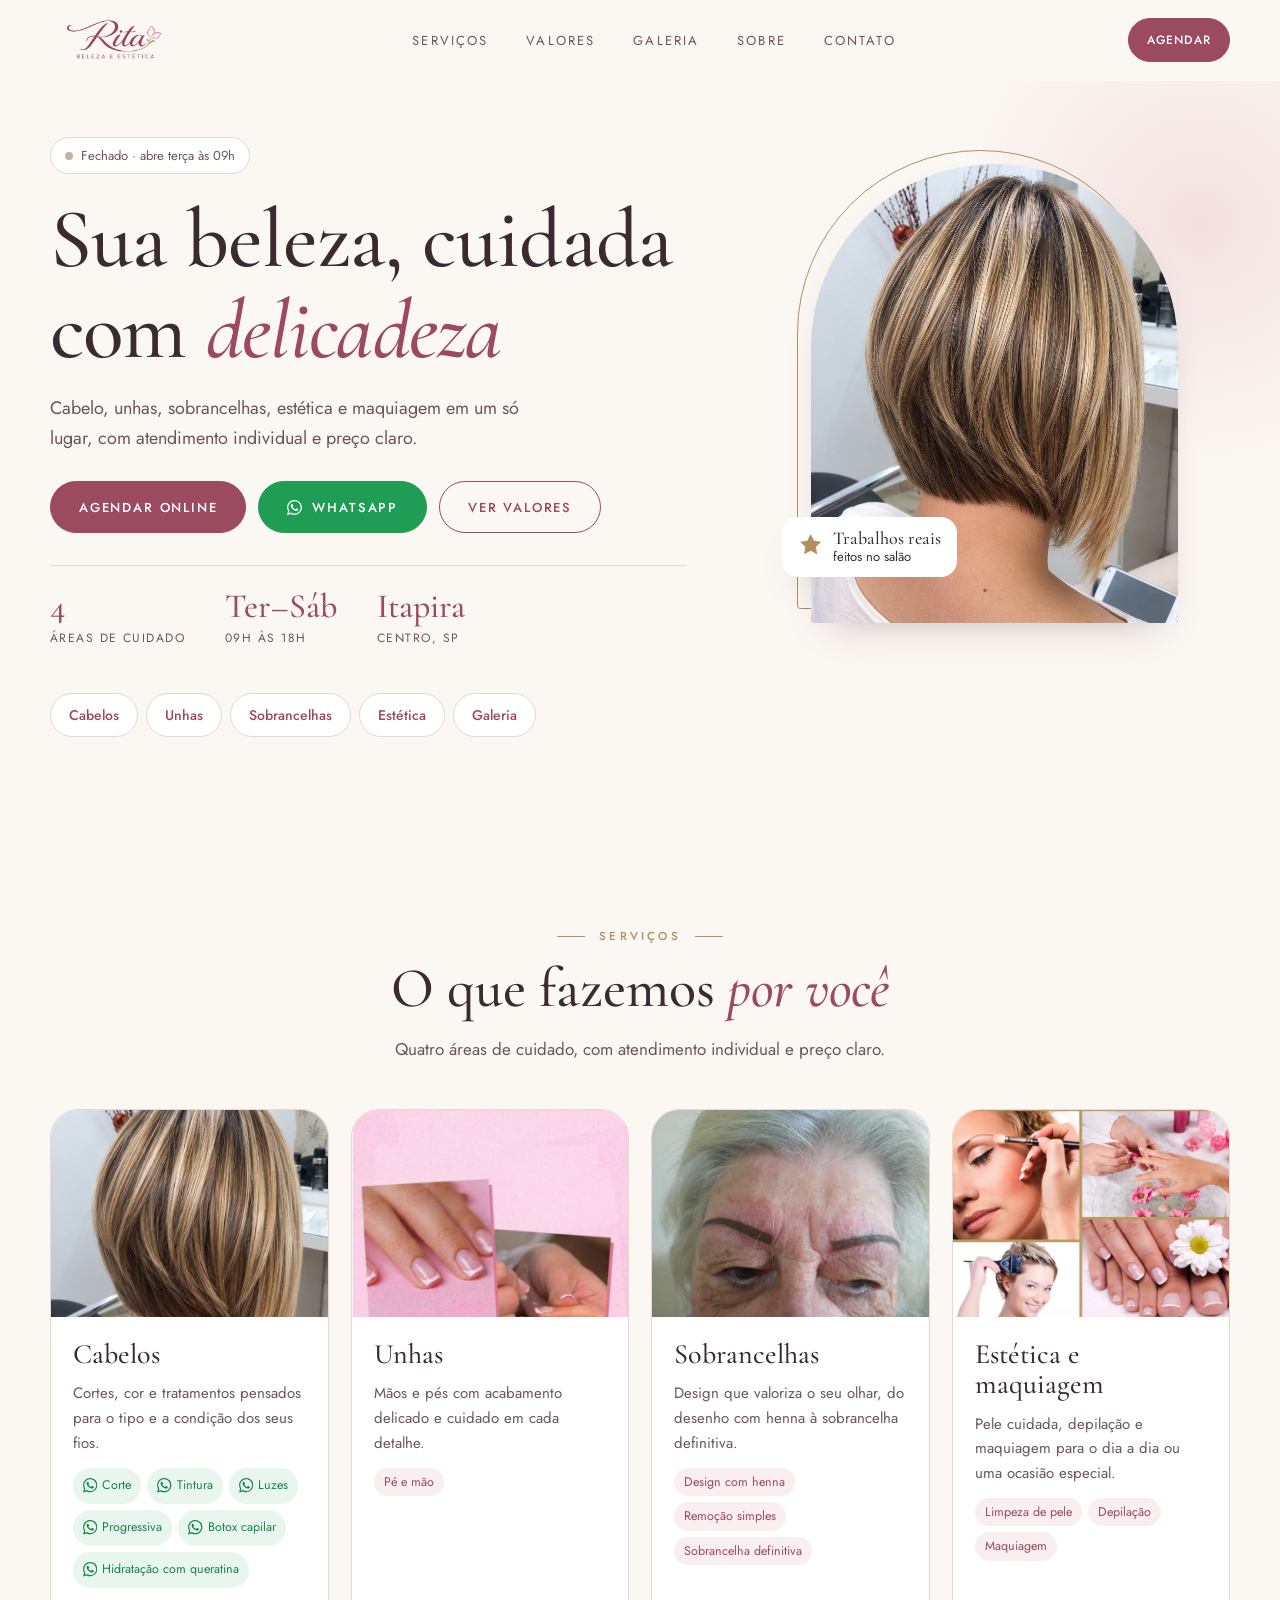
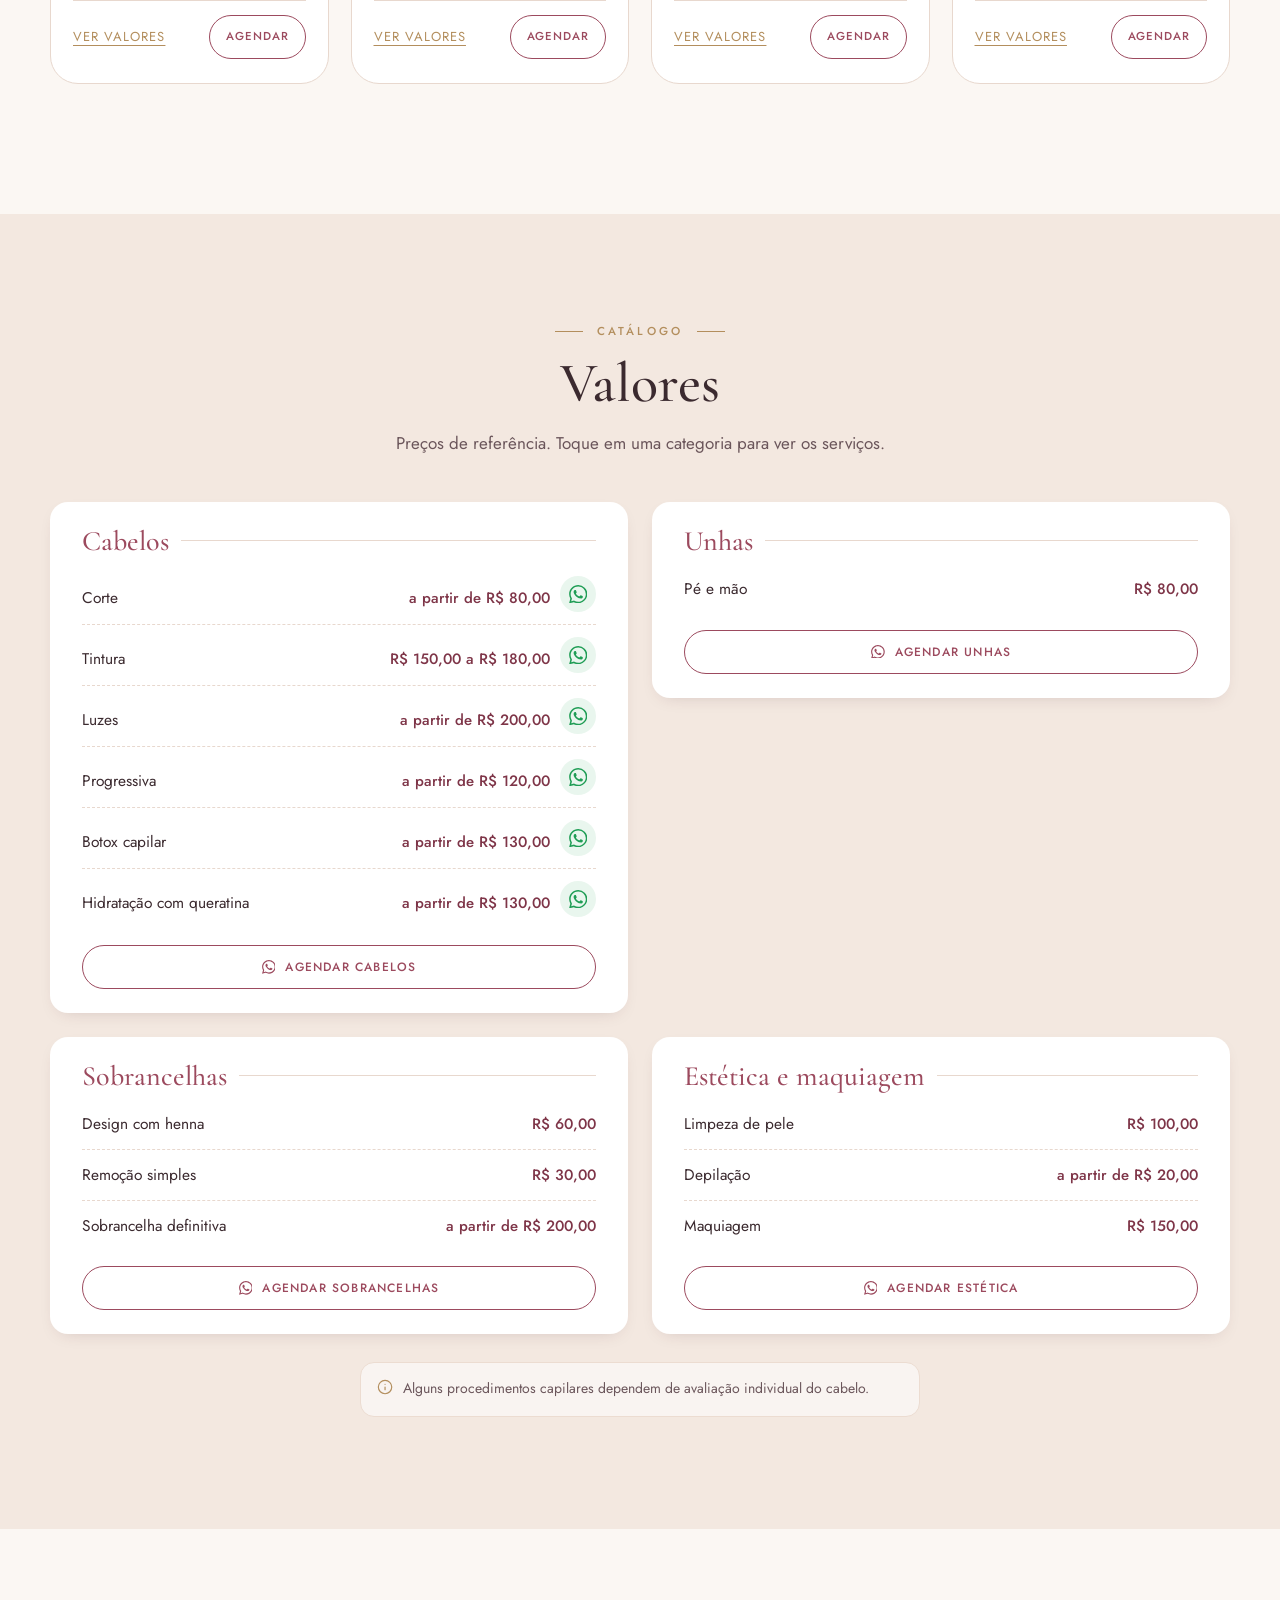
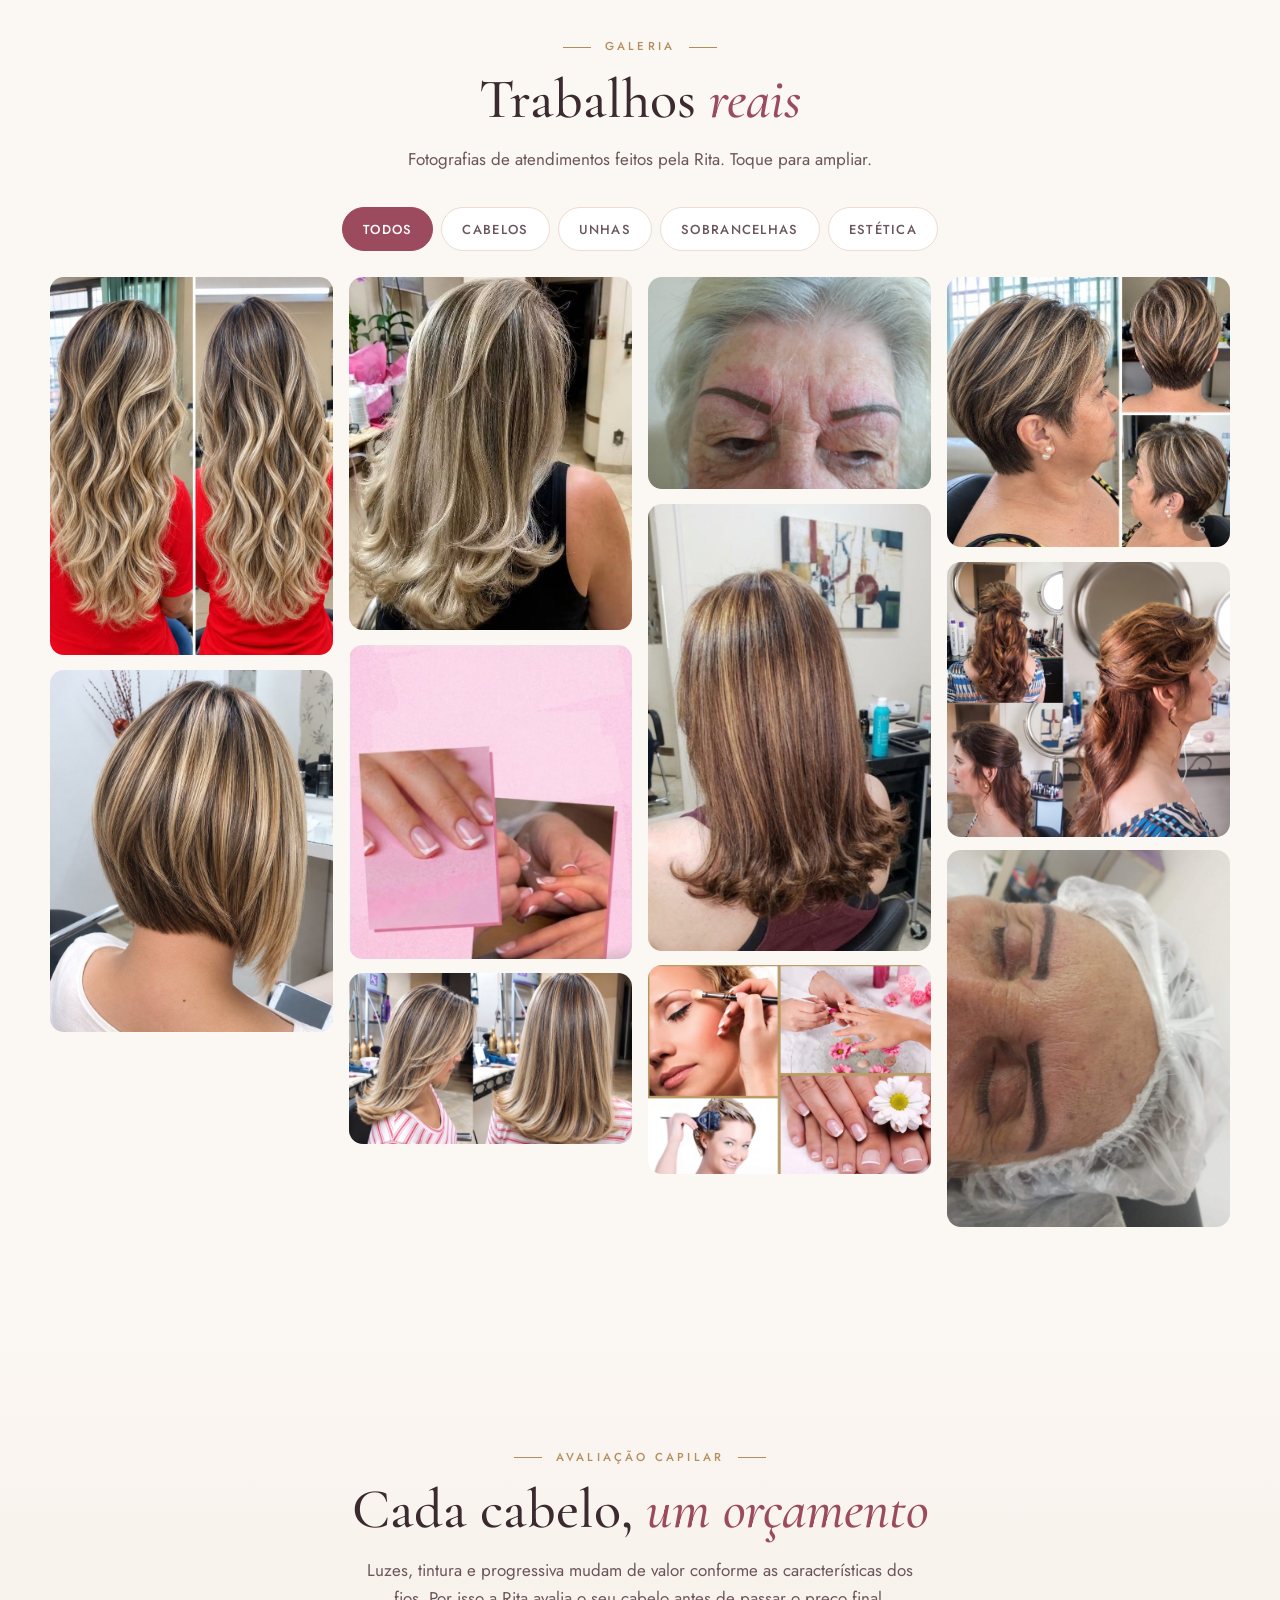
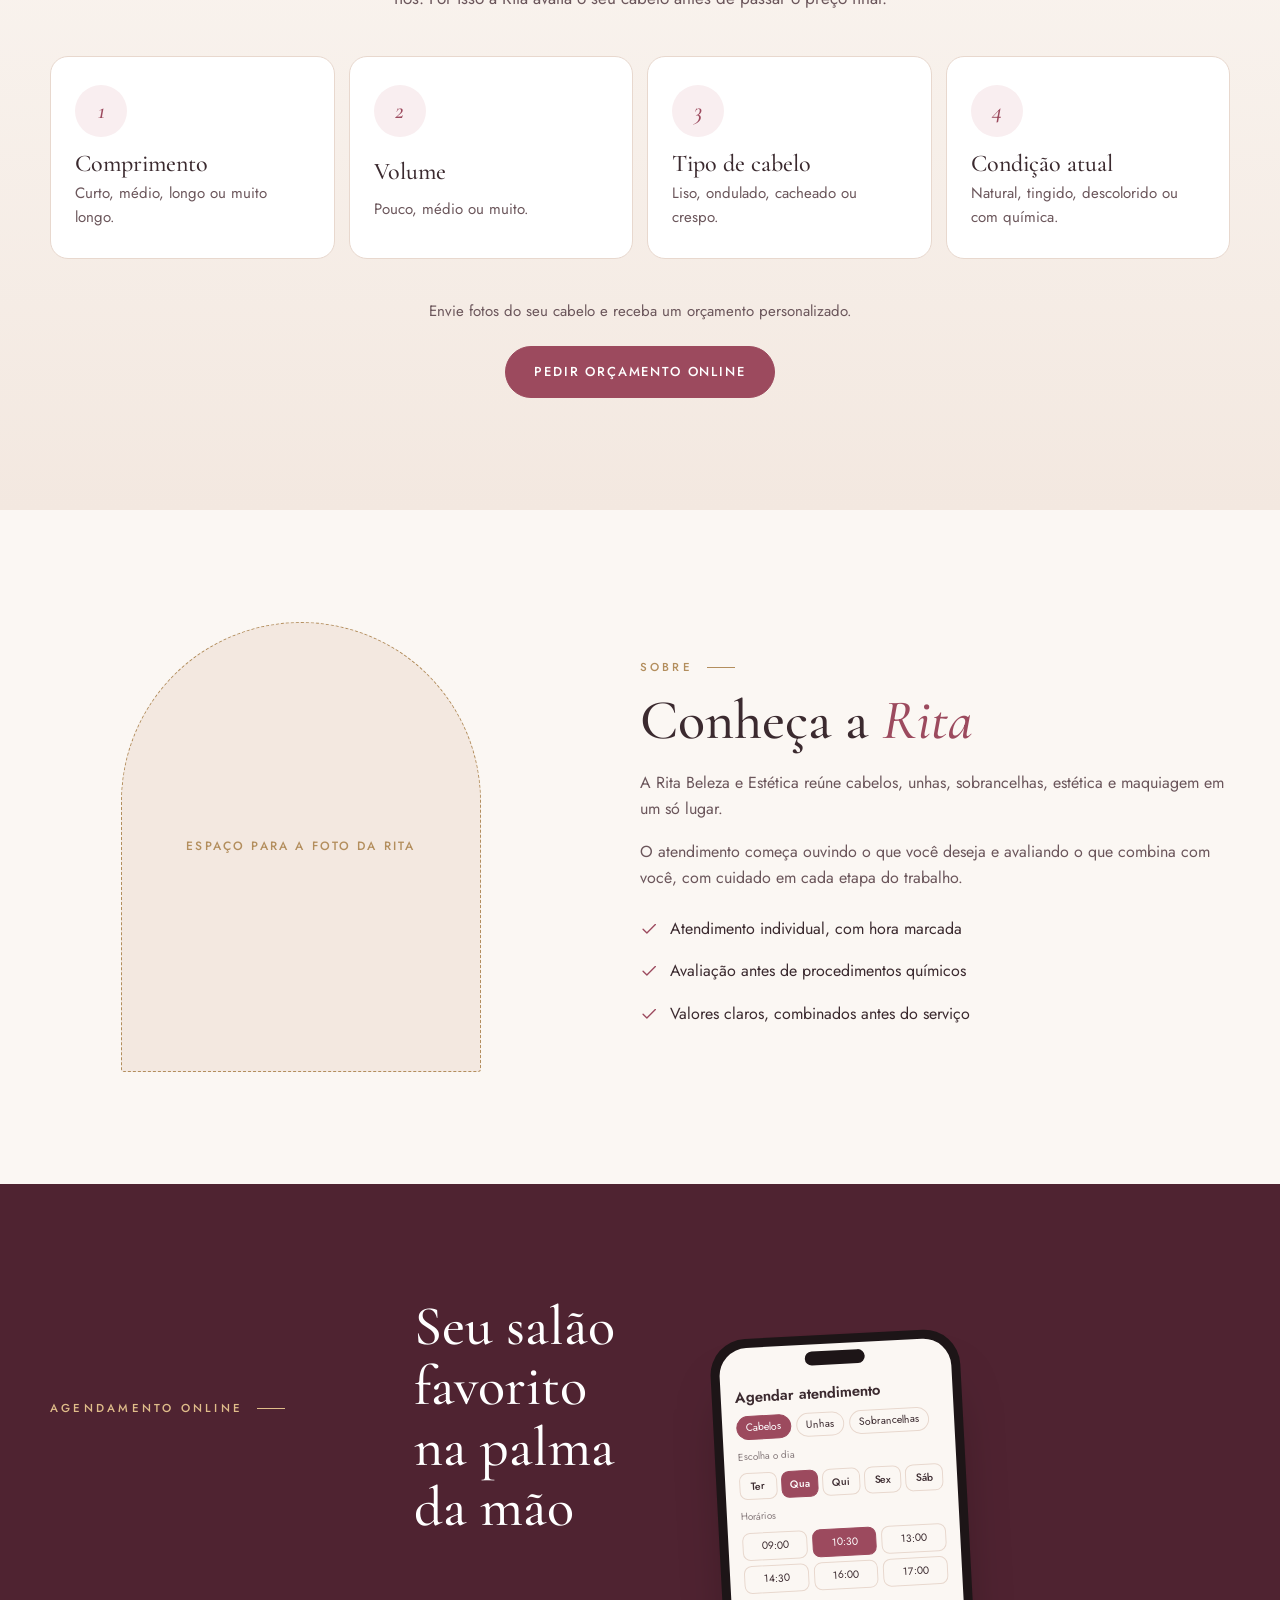
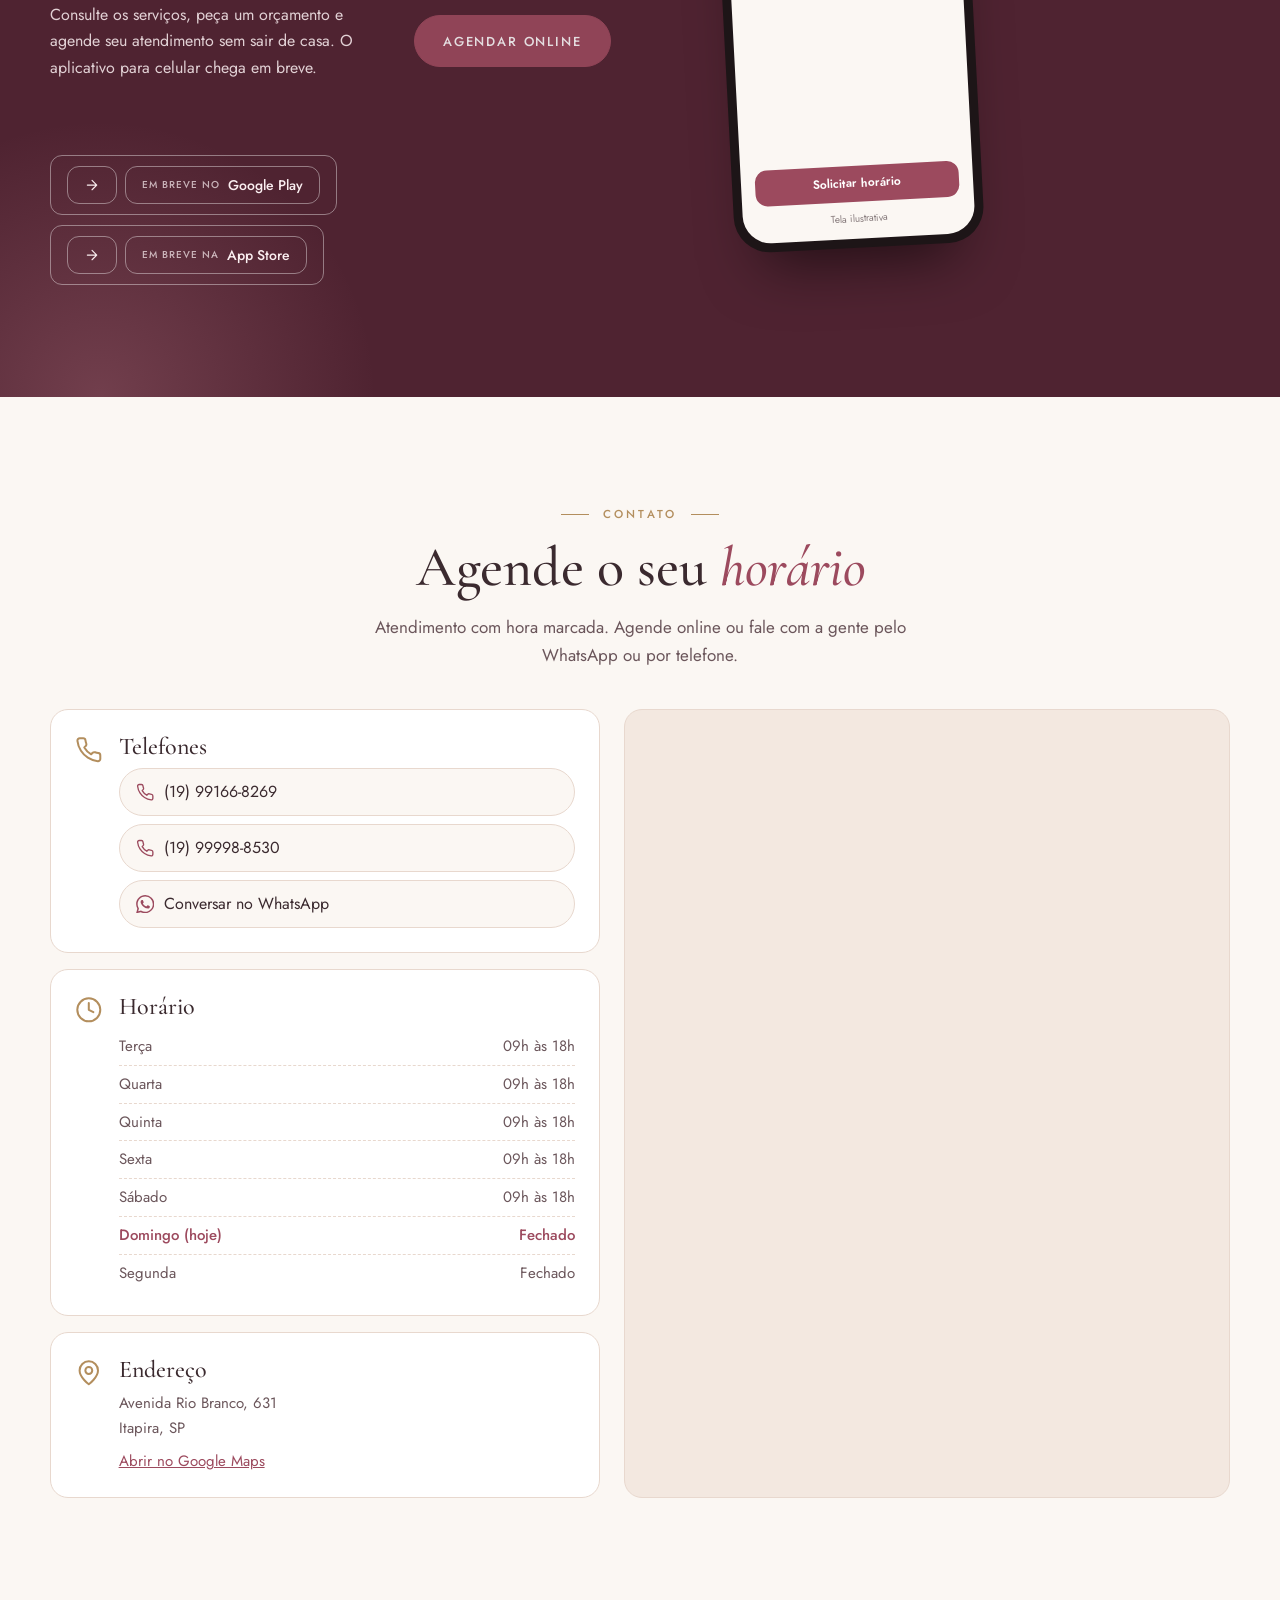
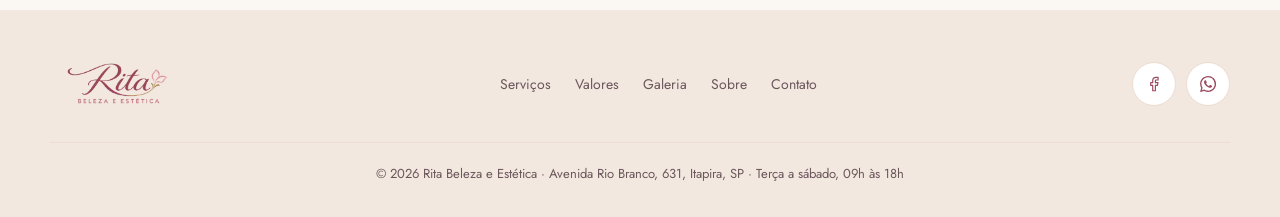
==== index.html @ b1e6a96e "Agendamento online" ====
<!DOCTYPE html>
<html lang="pt-BR">
<head>
<meta charset="utf-8">
<meta name="viewport" content="width=device-width,initial-scale=1,viewport-fit=cover">
<title>Rita Beleza e Estética | Salão em Itapira, SP</title>
<meta name="description" content="Rita Beleza e Estética em Itapira, SP: cabelos, unhas, sobrancelhas, estética e maquiagem. Veja os valores, trabalhos reais e agende online ou pelo WhatsApp. Terça a sábado, 09h às 18h.">
<meta name="theme-color" content="#fbf7f3">
<meta name="format-detection" content="telephone=no">
<meta property="og:type" content="website">
<meta property="og:locale" content="pt_BR">
<meta property="og:site_name" content="Rita Beleza e Estética">
<meta property="og:title" content="Rita Beleza e Estética · Itapira, SP">
<meta property="og:description" content="Cabelos, unhas, sobrancelhas e estética. Veja os valores e agende online ou pelo WhatsApp.">
<meta property="og:image" content="https://rita-estetica-e-beleza.vercel.app/img/cabelo-02.jpg">
<meta name="twitter:card" content="summary_large_image">
<link rel="icon" href="/favicon.svg" type="image/svg+xml">
<link rel="apple-touch-icon" href="/logos/logo.png">
<link rel="manifest" href="/site.webmanifest">
<link rel="preload" as="image" href="img/cabelo-02.jpg" fetchpriority="high">
<link rel="preconnect" href="https://fonts.googleapis.com"><link rel="preconnect" href="https://fonts.gstatic.com" crossorigin>
<link href="https://fonts.googleapis.com/css2?family=Cormorant+Garamond:ital,wght@0,500;0,600;1,500&family=Jost:wght@400;500;600&display=swap" rel="stylesheet">
<link rel="stylesheet" href="assets/styles.css">
<script type="application/ld+json">{"@context":"https://schema.org","@type":"BeautySalon","name":"Rita Beleza e Estética","image":"/img/cabelo-02.jpg","telephone":["+5519991668269","+5519999988530"],"priceRange":"R$ 20 - R$ 200","sameAs":["https://www.facebook.com/p/Rita-Beleza-Est%C3%A9tica-100029109558790/"],"address":{"@type":"PostalAddress","streetAddress":"Avenida Rio Branco, 631","addressLocality":"Itapira","addressRegion":"SP","addressCountry":"BR"},"openingHoursSpecification":[{"@type":"OpeningHoursSpecification","dayOfWeek":["Tuesday","Wednesday","Thursday","Friday","Saturday"],"opens":"09:00","closes":"18:00"}]}</script>
<script defer src="assets/app.js"></script>
</head>
<body>
<a class="skip" href="#conteudo">Pular para o conteúdo</a>

<header class="header">
 <div class="wrap bar">
  <a class="logo" href="#inicio" aria-label="Rita Beleza e Estética, início"><img src="logos/logo.png" alt="Rita Beleza e Estética" width="420" height="161"></a>
  <nav class="nav" aria-label="Principal">
   <a href="#servicos">Serviços</a><a href="#precos">Valores</a><a href="#galeria">Galeria</a><a href="#sobre">Sobre</a><a href="#contato">Contato</a>
  </nav>
  <div class="bar-actions">
   <a class="btn sm" href="/agendar">Agendar</a>
   <button class="menu-btn" id="menuBtn" aria-label="Abrir menu" aria-expanded="false" aria-controls="drawer"></button>
  </div>
 </div>
</header>

<div class="drawer" id="drawer">
 <nav aria-label="Menu">
  <a href="#servicos">Serviços<span data-i="arrow"></span></a>
  <a href="#precos">Valores<span data-i="arrow"></span></a>
  <a href="#galeria">Galeria<span data-i="arrow"></span></a>
  <a href="#sobre">Sobre<span data-i="arrow"></span></a>
  <a href="#contato">Contato<span data-i="arrow"></span></a>
 </nav>
 <div class="foot">
  <a class="btn" href="/agendar">Agendar online</a>
  <a class="btn wa" data-wa="geral" data-i="wa"> Falar pelo WhatsApp</a>
  <span class="status" data-status></span>
  <span>Avenida Rio Branco, 631 · Itapira, SP</span>
 </div>
</div>

<main id="conteudo">
 <!-- HERO -->
 <section class="hero" id="inicio">
  <div class="wrap">
   <div class="hero-grid">
    <div>
     <span class="status" data-status></span>
     <h1>Sua beleza, cuidada com <em>delicadeza</em></h1>
     <p class="sub">Cabelo, unhas, sobrancelhas, estética e maquiagem em um só lugar, com atendimento individual e preço claro.</p>
     <div class="cta">
      <a class="btn" href="/agendar">Agendar online</a>
      <a class="btn wa" data-wa="Olá! Vim pelo site e gostaria de agendar um horário." data-i="wa"> WhatsApp</a>
      <a class="btn ghost" href="#precos">Ver valores</a>
     </div>
     <div class="facts">
      <div><b>4</b><span>Áreas de cuidado</span></div>
      <div><b>Ter–Sáb</b><span>09h às 18h</span></div>
      <div><b>Itapira</b><span>Centro, SP</span></div>
     </div>
    </div>
    <div class="visual">
     <img src="img/cabelo-02.jpg" alt="Corte chanel em camadas com luzes, trabalho real da Rita" width="720" height="921" fetchpriority="high">
     <div class="badge"><span data-i="star"></span><div><b>Trabalhos reais</b>feitos no salão</div></div>
    </div>
   </div>
   <nav class="quick" aria-label="Atalhos">
    <a href="#servicos">Cabelos</a><a href="#servicos">Unhas</a><a href="#servicos">Sobrancelhas</a><a href="#servicos">Estética</a><a href="#galeria">Galeria</a>
   </nav>
  </div>
 </section>

 <!-- SERVIÇOS -->
 <section id="servicos"><div class="wrap">
  <div class="reveal"><div class="eyebrow">Serviços</div><h2>O que fazemos <em>por você</em></h2>
  <p class="lead">Quatro áreas de cuidado, com atendimento individual e preço claro.</p></div>
  <div class="cards" id="cards"></div>
  <div class="dots" id="dots"></div>
 </div></section>

 <!-- VALORES -->
 <section class="precos" id="precos"><div class="wrap">
  <div class="reveal"><div class="eyebrow">Catálogo</div><h2>Valores</h2>
  <p class="lead">Preços de referência. Toque em uma categoria para ver os serviços.</p></div>
  <div class="price-tabs" id="price-tabs" role="tablist" aria-label="Categorias de serviços"></div>
  <div class="price-panels" id="price-panels"></div>
  <p class="nota"><span data-i="info"></span>Alguns procedimentos capilares dependem de avaliação individual do cabelo.</p>
 </div></section>

 <!-- GALERIA -->
 <section id="galeria"><div class="wrap">
  <div class="reveal"><div class="eyebrow">Galeria</div><h2>Trabalhos <em>reais</em></h2>
  <p class="lead">Fotografias de atendimentos feitos pela Rita. Toque para ampliar.</p></div>
  <div class="filters" role="group" aria-label="Filtrar galeria">
   <button class="chip" data-f="todos" aria-pressed="true">Todos</button><button class="chip" data-f="cabelos" aria-pressed="false">Cabelos</button><button class="chip" data-f="unhas" aria-pressed="false">Unhas</button><button class="chip" data-f="sobrancelhas" aria-pressed="false">Sobrancelhas</button><button class="chip" data-f="estetica" aria-pressed="false">Estética</button>
  </div>
  <div class="grid" id="grid"></div>
 </div></section>

 <!-- AVALIAÇÃO -->
 <section class="eval"><div class="wrap">
  <div class="reveal"><div class="eyebrow">Avaliação capilar</div><h2>Cada cabelo, <em>um orçamento</em></h2>
  <p class="lead">Luzes, tintura e progressiva mudam de valor conforme as características dos fios. Por isso a Rita avalia o seu cabelo antes de passar o preço final.</p></div>
  <div class="steps" id="steps"></div>
  <div class="cta reveal"><p>Envie fotos do seu cabelo e receba um orçamento personalizado.</p><a class="btn" href="/agendar">Pedir orçamento online</a></div>
 </div></section>

 <!-- SOBRE -->
 <section id="sobre"><div class="wrap sobre">
  <div class="ph reveal">Espaço para a foto da Rita</div>
  <div class="reveal">
   <div class="eyebrow left">Sobre</div><h2>Conheça a <em>Rita</em></h2>
   <p style="margin-top:20px">A Rita Beleza e Estética reúne cabelos, unhas, sobrancelhas, estética e maquiagem em um só lugar.</p>
   <p>O atendimento começa ouvindo o que você deseja e avaliando o que combina com você, com cuidado em cada etapa do trabalho.</p>
   <ul class="values">
    <li><span data-i="check"></span>Atendimento individual, com hora marcada</li>
    <li><span data-i="check"></span>Avaliação antes de procedimentos químicos</li>
    <li><span data-i="check"></span>Valores claros, combinados antes do serviço</li>
   </ul>
  </div>
 </div></section>

 <!-- APP -->
 <section class="app"><div class="wrap in">
  <div class="reveal"><div class="eyebrow">Agendamento online</div><h2>Seu salão favorito na palma da mão</h2>
   <p>Consulte os serviços, peça um orçamento e agende seu atendimento sem sair de casa. O aplicativo para celular chega em breve.</p>
   <p><a class="btn" href="/agendar">Agendar online</a></p>
   <div class="store"><span><span data-i="arrow"></span><span><small>Em breve no</small>Google Play</span></span><span><span data-i="arrow"></span><span><small>Em breve na</small>App Store</span></span></div>
  </div>
  <div class="reveal">
   <div class="phone" role="img" aria-label="Tela ilustrativa do agendamento"><div class="scr">
    <h4>Agendar atendimento</h4><div class="chips"><span class="on">Cabelos</span><span>Unhas</span><span>Sobrancelhas</span></div>
    <small>Escolha o dia</small><div class="days"><b>Ter</b><b class="on">Qua</b><b>Qui</b><b>Sex</b><b>Sáb</b></div>
    <small>Horários</small><div class="slots"><i>09:00</i><i class="on">10:30</i><i>13:00</i><i>14:30</i><i>16:00</i><i>17:00</i></div>
    <div class="go">Solicitar horário</div><small style="text-align:center">Tela ilustrativa</small>
   </div></div>
  </div>
 </div></section>

 <!-- CONTATO -->
 <section class="contato" id="contato"><div class="wrap">
  <div class="reveal"><div class="eyebrow">Contato</div><h2>Agende o seu <em>horário</em></h2>
  <p class="lead">Atendimento com hora marcada. Agende online ou fale com a gente pelo WhatsApp ou por telefone.</p></div>
  <div class="layout">
   <div class="g">
    <div class="ci reveal"><span data-i="phone"></span><div style="flex:1"><h3>Telefones</h3><div class="tl" id="tels"></div></div></div>
    <div class="ci reveal"><span data-i="clock"></span><div style="flex:1"><h3>Horário</h3><ul class="hours" id="hours"></ul></div></div>
    <div class="ci reveal"><span data-i="pin"></span><div><h3>Endereço</h3><p>Avenida Rio Branco, 631<br>Itapira, SP</p><p style="margin-top:8px"><a id="maps-link" target="_blank" rel="noopener">Abrir no Google Maps</a></p></div></div>
   </div>
   <div class="map reveal" id="map"></div>
  </div>
 </div></section>
</main>

<footer class="footer">
 <div class="wrap">
  <div class="top">
   <img src="logos/logo.png" alt="Rita Beleza e Estética" width="420" height="161" loading="lazy">
   <nav aria-label="Rodapé"><a href="#servicos">Serviços</a><a href="#precos">Valores</a><a href="#galeria">Galeria</a><a href="#sobre">Sobre</a><a href="#contato">Contato</a></nav>
   <div class="social" data-social></div>
  </div>
  <div class="bottom">© <span id="year">2026</span> Rita Beleza e Estética · Avenida Rio Branco, 631, Itapira, SP · Terça a sábado, 09h às 18h</div>
 </div>
</footer>

<div class="dock"><a class="w" data-wa="Olá! Vim pelo site e gostaria de agendar um horário." data-i="wa"> Agendar no WhatsApp</a><a class="t" data-tel aria-label="Ligar para a Rita" data-i="phone"></a></div>
<button class="to-top" aria-label="Voltar ao topo" data-i="up"></button>
</body>
</html>
---- assets/styles.css ----
/* =========================================================
   Rita Beleza e Estética — estilos
   Mobile first · breakpoints: 640px (tablet), 960px (desktop), 1280px (wide)
   ========================================================= */
:root{
  --bg:#fbf7f3;--surface:#fff;--nude:#f3e8e0;--nude-2:#ecdcd1;
  --ink:#3b2a2f;--ink-soft:#6b565b;--line:#e8d8ce;
  --accent:#9c4a5e;--accent-dark:#7e3548;--rose:#d9919f;--gold:#b38e5d;--wine:#4f2331;
  --wa:#1f9d55;--wa-dark:#17834a;
  --display:'Cormorant Garamond',Georgia,serif;--body:'Jost',system-ui,-apple-system,'Segoe UI',sans-serif;
  --radius:18px;--radius-lg:28px;--shadow:0 18px 40px -22px rgba(79,35,49,.35);--shadow-sm:0 6px 18px -10px rgba(79,35,49,.25);
  --header:64px;--gutter:20px;--ease:cubic-bezier(.22,.61,.36,1);
}
@media(min-width:960px){:root{--header:80px;--gutter:32px}}

/* ---------- base ---------- */
*,*:before,*:after{box-sizing:border-box}
html{-webkit-text-size-adjust:100%;scroll-behavior:smooth;scroll-padding-top:calc(var(--header) + 12px)}
body{margin:0;background:var(--bg);color:var(--ink);font:400 16px/1.65 var(--body);-webkit-font-smoothing:antialiased;-webkit-tap-highlight-color:transparent;overflow-x:hidden}
img{max-width:100%;height:auto;display:block}
a{color:inherit}a,button{touch-action:manipulation}
button{font:inherit;color:inherit;cursor:pointer}
h1,h2,h3,h4{font-family:var(--display);font-weight:500;line-height:1.08;margin:0;text-wrap:balance}
p{margin:0 0 1em}p:last-child{margin-bottom:0}
:focus-visible{outline:2px solid var(--accent);outline-offset:3px;border-radius:6px}
::selection{background:var(--rose);color:#fff}
.sr{position:absolute;width:1px;height:1px;overflow:hidden;clip:rect(0 0 0 0);white-space:nowrap}
.skip{position:fixed;top:-60px;left:12px;z-index:200;background:var(--accent);color:#fff;padding:10px 16px;border-radius:10px;text-decoration:none;transition:top .2s}
.skip:focus{top:12px}
.ico{width:1.15em;height:1.15em;fill:none;stroke:currentColor;stroke-width:1.75;stroke-linecap:round;stroke-linejoin:round;flex:none}
.ico.fill{fill:currentColor;stroke:none}

.wrap{width:min(1180px,100% - var(--gutter)*2);margin-inline:auto}
section{padding:clamp(64px,10vw,112px) 0}
.eyebrow{font:500 11.5px/1 var(--body);letter-spacing:.28em;text-transform:uppercase;color:var(--gold);display:flex;align-items:center;justify-content:center;gap:14px;margin-bottom:16px}
.eyebrow:before,.eyebrow:after{content:"";width:28px;height:1px;background:currentColor}
.eyebrow.left{justify-content:flex-start}.eyebrow.left:before{display:none}
h2{font-size:clamp(34px,6.4vw,56px);text-align:center}
h2 em{font-style:italic;color:var(--accent)}
.lead{max-width:560px;margin:16px auto 0;text-align:center;color:var(--ink-soft);font-size:clamp(15px,1.6vw,17px)}

/* ---------- botões ---------- */
.btn{display:inline-flex;align-items:center;justify-content:center;gap:10px;min-height:52px;padding:0 28px;border-radius:99px;border:1px solid var(--accent);background:var(--accent);color:#fff;text-decoration:none;font:500 13px/1 var(--body);letter-spacing:.14em;text-transform:uppercase;transition:background .25s,color .25s,transform .25s var(--ease),box-shadow .25s;white-space:nowrap}
.btn:hover{background:var(--accent-dark);border-color:var(--accent-dark);transform:translateY(-2px);box-shadow:var(--shadow-sm)}
.btn:active{transform:translateY(0)}
.btn.ghost{background:transparent;color:var(--accent)}.btn.ghost:hover{background:var(--accent);color:#fff}
.btn.wa{background:var(--wa);border-color:var(--wa)}.btn.wa:hover{background:var(--wa-dark);border-color:var(--wa-dark)}
.btn.sm{min-height:44px;padding:0 18px;font-size:12px;letter-spacing:.1em}

/* ---------- cabeçalho ---------- */
.header{position:sticky;top:0;z-index:60;background:rgba(251,247,243,.86);backdrop-filter:saturate(1.4) blur(12px);-webkit-backdrop-filter:saturate(1.4) blur(12px);border-bottom:1px solid transparent;transition:border-color .3s,box-shadow .3s}
.header.scrolled{border-color:var(--line);box-shadow:0 8px 24px -20px rgba(79,35,49,.4)}
.bar{display:flex;align-items:center;justify-content:space-between;gap:16px;height:var(--header)}
.logo img{height:38px;width:auto}
@media(min-width:960px){.logo img{height:50px}}
.nav{display:none}
.nav a{position:relative;text-decoration:none;font:400 13px/1 var(--body);letter-spacing:.16em;text-transform:uppercase;padding:10px 0;color:var(--ink-soft);transition:color .2s}
.nav a:after{content:"";position:absolute;left:0;right:0;bottom:2px;height:1px;background:var(--gold);transform:scaleX(0);transition:transform .3s var(--ease)}
.nav a:hover,.nav a.active{color:var(--ink)}.nav a:hover:after,.nav a.active:after{transform:scaleX(1)}
.bar-actions{display:flex;align-items:center;gap:8px}
.bar .btn{display:none}
.menu-btn{width:46px;height:46px;border-radius:50%;border:1px solid var(--line);background:var(--surface);display:grid;place-items:center;color:var(--accent);font-size:20px}
.menu-btn .ico{transition:transform .3s var(--ease)}
.menu-btn[aria-expanded=true] .ico{transform:rotate(90deg)}

.drawer{position:fixed;inset:var(--header) 0 0;z-index:55;background:var(--nude);display:flex;flex-direction:column;justify-content:space-between;padding:32px var(--gutter) calc(28px + env(safe-area-inset-bottom));overflow:auto;opacity:0;visibility:hidden;transform:translateY(-12px);transition:opacity .3s,transform .35s var(--ease),visibility 0s .35s}
.drawer.open{opacity:1;visibility:visible;transform:none;transition:opacity .3s,transform .35s var(--ease)}
.drawer nav{display:flex;flex-direction:column}
.drawer nav a{display:flex;justify-content:space-between;align-items:center;font:500 clamp(30px,8vw,40px)/1 var(--display);text-decoration:none;padding:16px 0;border-bottom:1px solid var(--nude-2)}
.drawer nav a .ico{color:var(--gold);font-size:18px}
.drawer .foot{display:grid;gap:12px;margin-top:32px;color:var(--ink-soft);font-size:14px}
.drawer .btn{width:100%}

@media(min-width:960px){
  .nav{display:flex;gap:clamp(20px,3vw,40px)}
  .bar .btn{display:inline-flex}
  .menu-btn,.drawer{display:none}
}

/* ---------- hero ---------- */
.hero{position:relative;padding:24px 0 48px;overflow:hidden}
.hero:before{content:"";position:absolute;width:520px;height:520px;right:-180px;top:-120px;background:radial-gradient(circle,rgba(217,145,159,.22),transparent 65%);pointer-events:none}
.hero-grid{display:grid;gap:40px;align-items:center;text-align:center}
.status{display:inline-flex;align-items:center;gap:8px;padding:7px 14px;border-radius:99px;background:var(--surface);border:1px solid var(--line);font-size:13px;color:var(--ink-soft)}
.status i{width:8px;height:8px;border-radius:50%;background:#c4b2a8}
.status.open i{background:#2bb36a;box-shadow:0 0 0 4px rgba(43,179,106,.18);animation:pulse 2s infinite}
@keyframes pulse{50%{box-shadow:0 0 0 7px rgba(43,179,106,0)}}
.hero h1{font-size:clamp(44px,10.5vw,84px);margin:20px 0 18px;letter-spacing:-.01em}
.hero h1 em{color:var(--accent);font-style:italic}
.hero .sub{max-width:480px;margin:0 auto 28px;color:var(--ink-soft);font-size:clamp(16px,1.8vw,18px)}
.hero .cta{display:flex;flex-direction:column;gap:12px;max-width:360px;margin:0 auto}
.facts{display:flex;justify-content:center;gap:clamp(18px,4vw,40px);margin-top:32px;padding-top:24px;border-top:1px solid var(--line)}
.facts div{text-align:center}
.facts b{display:block;font:500 clamp(26px,4vw,34px)/1 var(--display);color:var(--accent)}
.facts span{font-size:12px;letter-spacing:.12em;text-transform:uppercase;color:var(--ink-soft)}
.visual{position:relative;width:min(78%,380px);margin:0 auto}
.visual:before{content:"";position:absolute;inset:-14px 14px 14px -14px;border:1px solid var(--gold);border-radius:999px 999px var(--radius) var(--radius)}
.visual img{position:relative;width:100%;aspect-ratio:4/5;object-fit:cover;object-position:50% 25%;border-radius:999px 999px var(--radius) var(--radius);box-shadow:var(--shadow)}
.visual .badge{position:absolute;left:-8%;bottom:10%;background:var(--surface);border-radius:16px;padding:12px 16px;box-shadow:var(--shadow);display:flex;gap:10px;align-items:center;text-align:left;font-size:13px;line-height:1.3}
.visual .badge .ico{font-size:22px;color:var(--gold)}
.visual .badge b{display:block;font:500 18px/1.1 var(--display)}

.quick{display:flex;gap:8px;overflow-x:auto;scrollbar-width:none;padding:2px var(--gutter);margin:40px calc(var(--gutter)*-1) 0;scroll-snap-type:x proximity}
.quick::-webkit-scrollbar{display:none}
.quick a{flex:none;scroll-snap-align:start;display:inline-flex;align-items:center;gap:8px;min-height:44px;padding:0 18px;border:1px solid var(--line);background:var(--surface);border-radius:99px;text-decoration:none;font:500 14px/1 var(--body);color:var(--accent);transition:border-color .2s,background .2s}
.quick a:hover{border-color:var(--accent);background:#fff8f9}

@media(min-width:640px){
  .hero .cta{flex-direction:row;justify-content:center;max-width:none}
  .quick{justify-content:center;flex-wrap:wrap;overflow:visible;margin-inline:0;padding-inline:0}
}
@media(min-width:960px){
  .hero{padding:56px 0 80px}
  .hero-grid{grid-template-columns:1.15fr .85fr;gap:72px;text-align:left}
  .hero .sub{margin-left:0}
  .hero .cta{justify-content:flex-start}
  .facts{justify-content:flex-start}.facts div{text-align:left}
  .quick{justify-content:flex-start}
}

/* ---------- serviços ---------- */
.cards{display:flex;gap:16px;overflow-x:auto;scroll-snap-type:x mandatory;margin:40px calc(var(--gutter)*-1) 0;padding:6px var(--gutter) 18px;scrollbar-width:none;scroll-padding-inline:var(--gutter)}
.cards::-webkit-scrollbar{display:none}
.card{flex:0 0 min(84%,340px);scroll-snap-align:start;background:var(--surface);border:1px solid var(--line);border-radius:var(--radius-lg);overflow:hidden;display:flex;flex-direction:column;transition:transform .35s var(--ease),box-shadow .35s}
.card:hover{transform:translateY(-6px);box-shadow:var(--shadow)}
.card figure{margin:0;overflow:hidden;aspect-ratio:4/3}
.card img{width:100%;height:100%;object-fit:cover;object-position:50% 30%;transition:transform .7s var(--ease)}
.card:hover img{transform:scale(1.05)}
.card .b{padding:22px 22px 24px;display:flex;flex-direction:column;gap:12px;flex:1}
.card h3{font-size:30px}
.card p{margin:0;color:var(--ink-soft);font-size:15px}
.tags{display:flex;flex-wrap:wrap;gap:6px;list-style:none;margin:0;padding:0}
.tags li{font-size:12.5px;color:var(--accent);background:#f9eef0;padding:4px 10px;border-radius:99px}
.from{display:flex;justify-content:space-between;align-items:flex-end;gap:12px;margin-top:auto;padding-top:14px;border-top:1px solid var(--line)}
.tags a{display:inline-flex;align-items:center;gap:5px;text-decoration:none;min-height:28px}
.tags li:has(a){background:#e9f6ee;transition:background .2s}.tags li:has(a) a{color:var(--wa-dark)}.tags li:has(a):hover{background:#d3eedd}
.from .link{align-self:center;font-size:13px;letter-spacing:.08em;text-transform:uppercase;color:var(--gold);text-underline-offset:4px}
.price li{align-items:center}
.wa-item{flex:none;width:36px;height:36px;border-radius:50%;display:grid;place-items:center;color:var(--wa);background:#e9f6ee;transition:background .2s,color .2s}
.wa-item:hover{background:var(--wa);color:#fff}
.from small{display:block;font:500 10.5px/1 var(--body);letter-spacing:.2em;text-transform:uppercase;color:var(--gold);margin-bottom:6px}
.from strong{font:500 26px/1 var(--display)}
.from .btn{min-height:44px;padding:0 16px;font-size:11.5px;letter-spacing:.08em}
.dots{display:flex;justify-content:center;gap:7px;margin-top:4px}
.dots button{width:8px;height:8px;padding:0;border:0;border-radius:99px;background:var(--line);transition:width .25s,background .25s}
.dots button.on{background:var(--accent);width:22px}
@media(min-width:640px){
  .cards{display:grid;grid-template-columns:repeat(2,1fr);overflow:visible;margin-inline:0;padding-inline:0;gap:22px}
  .card{flex:none}
  .dots{display:none}
}
@media(min-width:1180px){.cards{grid-template-columns:repeat(4,1fr)}.card h3{font-size:28px}}

/* ---------- valores ---------- */
.precos{background:var(--nude)}
.price-tabs{display:flex;gap:8px;overflow-x:auto;scrollbar-width:none;margin:36px calc(var(--gutter)*-1) 18px;padding:2px var(--gutter)}
.price-tabs::-webkit-scrollbar{display:none}
.chip{flex:none;min-height:44px;padding:0 20px;border:1px solid var(--nude-2);background:var(--surface);border-radius:99px;font:500 13px/1 var(--body);letter-spacing:.1em;text-transform:uppercase;color:var(--ink-soft);transition:background .2s,color .2s,border-color .2s}
.chip:hover{border-color:var(--accent);color:var(--accent)}
.chip[aria-pressed=true],.chip[aria-selected=true]{background:var(--accent);border-color:var(--accent);color:#fff}
.price-panels{display:grid;gap:16px}
.price{background:var(--surface);border-radius:var(--radius);padding:24px clamp(20px,3vw,32px);box-shadow:var(--shadow-sm)}
.price[hidden]{display:none}
.price h3{font-size:28px;color:var(--accent);display:flex;align-items:center;gap:12px;margin-bottom:8px}
.price h3:after{content:"";flex:1;height:1px;background:var(--line)}
.price ul{list-style:none;margin:0;padding:0}
.price li{display:flex;align-items:baseline;gap:10px;padding:12px 0;border-bottom:1px dashed var(--line)}
.price li:last-child{border-bottom:0}
.price li span{font-size:15.5px}
.price li i{flex:1;min-width:12px}
.price li b{font-weight:500;white-space:nowrap;font-size:15px;color:var(--accent-dark)}
.price .btn{margin-top:16px;width:100%}
.nota{display:flex;gap:10px;align-items:flex-start;max-width:560px;margin:28px auto 0;font-size:14px;color:var(--ink-soft);background:rgba(255,255,255,.55);border:1px solid var(--nude-2);border-radius:14px;padding:14px 16px}
.nota .ico{color:var(--gold);margin-top:2px}
@media(min-width:640px){.price-tabs{justify-content:center;flex-wrap:wrap;margin-inline:0;padding-inline:0}}
@media(min-width:960px){
  .price-tabs{display:none}
  .price-panels{grid-template-columns:repeat(2,1fr);gap:24px;margin-top:44px;align-items:start}
  .price[hidden]{display:block}
}

/* ---------- galeria ---------- */
.filters{display:flex;gap:8px;overflow-x:auto;scrollbar-width:none;margin:32px calc(var(--gutter)*-1) 24px;padding:2px var(--gutter)}
.filters::-webkit-scrollbar{display:none}
@media(min-width:640px){.filters{justify-content:center;flex-wrap:wrap;margin-inline:0;padding-inline:0}}
.grid{columns:2;column-gap:10px}
@media(min-width:640px){.grid{columns:3;column-gap:14px}}
@media(min-width:1180px){.grid{columns:4;column-gap:16px}}
.item{display:block;width:100%;break-inside:avoid;margin:0 0 10px;padding:0;border:0;background:var(--nude);border-radius:14px;position:relative;overflow:hidden;animation:fadeIn .45s var(--ease) both}
@media(min-width:640px){.item{margin-bottom:14px}}
.item img{width:100%;transition:transform .6s var(--ease)}
.item:after{content:"";position:absolute;inset:0;background:linear-gradient(transparent 55%,rgba(59,42,47,.55));opacity:0;transition:opacity .3s}
.item .zoom{position:absolute;right:10px;bottom:10px;z-index:1;width:36px;height:36px;border-radius:50%;background:rgba(255,255,255,.9);color:var(--accent);display:grid;place-items:center;opacity:0;transform:translateY(6px);transition:opacity .3s,transform .3s}
.item:hover img{transform:scale(1.05)}.item:hover:after,.item:hover .zoom{opacity:1;transform:none}
.item[hidden]{display:none}
@keyframes fadeIn{from{opacity:0;transform:scale(.97)}}

.lb{position:fixed;inset:0;z-index:100;background:rgba(24,13,17,.95);display:flex;align-items:center;justify-content:center;padding:64px 12px 72px;opacity:0;visibility:hidden;transition:opacity .25s,visibility 0s .25s}
.lb.open{opacity:1;visibility:visible;transition:opacity .25s}
.lb img{max-height:100%;max-width:min(100%,1100px);object-fit:contain;border-radius:8px}
.lb button{position:absolute;background:rgba(255,255,255,.12);border:0;color:#fff;width:48px;height:48px;border-radius:50%;display:grid;place-items:center;font-size:20px;transition:background .2s}
.lb button:hover{background:rgba(255,255,255,.24)}
.lb .x{top:12px;right:12px}.lb .p{left:10px;top:50%;margin-top:-24px}.lb .n{right:10px;top:50%;margin-top:-24px}
.lb .cap{position:absolute;bottom:18px;left:0;right:0;text-align:center;color:#fff;font-size:14px;opacity:.85;padding:0 24px}
@media(max-width:639px){.lb .p,.lb .n{top:auto;bottom:10px;margin:0}.lb .cap{bottom:70px}}

/* ---------- avaliação ---------- */
.eval{background:linear-gradient(180deg,var(--bg),var(--nude))}
.steps{display:grid;gap:14px;margin-top:44px;counter-reset:s}
.step{background:var(--surface);border-radius:var(--radius);padding:22px;display:grid;grid-template-columns:52px 1fr;gap:4px 14px;align-items:start;border:1px solid var(--line)}
.step b{grid-row:span 2;width:52px;height:52px;border-radius:50%;display:grid;place-items:center;background:#f9eef0;font:italic 500 24px/1 var(--display);color:var(--accent)}
.step h3{font-size:24px}.step p{margin:0;color:var(--ink-soft);font-size:15px}
.eval .cta{text-align:center;margin-top:40px}
.eval .cta p{max-width:480px;margin:0 auto 22px;font-size:15px;color:var(--ink-soft)}
@media(min-width:640px){.steps{grid-template-columns:repeat(2,1fr)}}
@media(min-width:1024px){.steps{grid-template-columns:repeat(4,1fr)}.step{grid-template-columns:1fr;padding:28px 24px}.step b{grid-row:auto;margin-bottom:10px}}

/* ---------- sobre ---------- */
.sobre{display:grid;gap:44px;align-items:center}
.sobre .ph{aspect-ratio:4/5;width:min(78%,360px);margin:0 auto;border-radius:999px 999px var(--radius) var(--radius);border:1px dashed var(--gold);background:var(--nude);display:grid;place-items:center;text-align:center;color:var(--gold);font:500 12px/1.6 var(--body);letter-spacing:.18em;text-transform:uppercase;padding:24px}
.sobre h2{text-align:left}
.sobre p{color:var(--ink-soft)}
.values{list-style:none;margin:24px 0 0;padding:0;display:grid;gap:12px}
.values li{display:flex;gap:12px;align-items:flex-start}
.values .ico{color:var(--accent);margin-top:4px}
@media(min-width:960px){.sobre{grid-template-columns:.85fr 1fr;gap:88px}}

/* ---------- app ---------- */
.app{background:var(--wine);color:#fbeff1;position:relative;overflow:hidden}
.app:before{content:"";position:absolute;width:600px;height:600px;left:-200px;bottom:-300px;background:radial-gradient(circle,rgba(217,145,159,.25),transparent 65%)}
.app .eyebrow{color:#e0bd8a}
.app .in{position:relative;display:grid;gap:48px;align-items:center;text-align:center}
.app h2{color:#fff;text-align:inherit}
.app p{max-width:460px;margin:16px auto 26px;opacity:.85}
.store{display:flex;gap:10px;flex-wrap:wrap;justify-content:center}
.store span{display:inline-flex;align-items:center;gap:8px;padding:10px 16px;border:1px solid rgba(255,255,255,.4);border-radius:12px;font:500 14px/1.15 var(--body)}
.store small{display:block;font-size:10px;opacity:.7;text-transform:uppercase;letter-spacing:.1em}
.phone{width:min(250px,70vw);aspect-ratio:9/18.5;border-radius:36px;background:#1d1517;padding:9px;box-shadow:0 40px 60px -30px rgba(0,0,0,.6);position:relative;margin-inline:auto;transform:rotate(-3deg)}
.phone:before{content:"";position:absolute;top:16px;left:50%;width:60px;height:14px;margin-left:-30px;background:#1d1517;border-radius:9px;z-index:2}
.scr{height:100%;border-radius:28px;background:var(--bg);overflow:hidden;padding:40px 14px 14px;display:flex;flex-direction:column;gap:10px;font:12px/1.3 var(--body);color:var(--ink);text-align:left}
.scr h4{font:600 15px/1.2 var(--body)}
.scr .chips{display:flex;gap:5px;flex-wrap:wrap}
.scr .chips span{padding:4px 9px;border-radius:99px;border:1px solid var(--line);font-size:10.5px}
.scr .on{background:var(--accent)!important;border-color:var(--accent)!important;color:#fff}
.scr .days{display:grid;grid-template-columns:repeat(5,1fr);gap:4px;text-align:center}
.scr .days b{padding:6px 0;border:1px solid var(--line);border-radius:8px;font-weight:500;font-size:10.5px}
.scr .slots{display:grid;grid-template-columns:repeat(3,1fr);gap:5px}
.scr .slots i{font-style:normal;text-align:center;padding:6px 0;border:1px solid var(--line);border-radius:8px;font-size:10.5px}
.scr .go{margin-top:auto;background:var(--accent);color:#fff;text-align:center;padding:10px;border-radius:12px;font-weight:600}
.scr small{opacity:.6;font-size:10px}
@media(min-width:960px){.app .in{grid-template-columns:1.1fr .9fr;text-align:left}.app .eyebrow{justify-content:flex-start}.app .eyebrow:before{display:none}.app p{margin-left:0}.store{justify-content:flex-start}}

/* ---------- contato ---------- */
.contato .g{display:grid;gap:16px;margin-top:40px}
.ci{border:1px solid var(--line);background:var(--surface);border-radius:var(--radius);padding:24px;display:flex;gap:16px}
.ci>span{font-size:24px;color:var(--gold);margin-top:2px;line-height:0}
.ci h3{font-size:24px;margin-bottom:8px}
.ci p{margin:0;font-size:15px;color:var(--ink-soft)}
.ci a{color:var(--accent)}
.tl{display:grid;gap:8px}
.tl a{display:flex;align-items:center;gap:10px;min-height:48px;padding:0 16px;border:1px solid var(--line);border-radius:99px;font-size:16px;color:var(--ink);background:var(--bg);text-decoration:none;transition:border-color .2s}
.tl a:hover{border-color:var(--accent)}.tl a .ico{color:var(--accent)}
.hours{list-style:none;margin:0;padding:0;font-size:15px}
.hours li{display:flex;justify-content:space-between;gap:12px;padding:6px 0;border-bottom:1px dashed var(--line);color:var(--ink-soft)}
.hours li:last-child{border:0}
.hours li.today{color:var(--accent);font-weight:500}
.map{margin-top:16px;border-radius:var(--radius);overflow:hidden;border:1px solid var(--line);background:var(--nude);aspect-ratio:16/10;max-height:420px;width:100%}
.map iframe{width:100%;height:100%;border:0;display:block}
@media(min-width:640px){.contato .g{grid-template-columns:repeat(2,1fr)}.contato .g .ci:first-child{grid-row:span 2}}
@media(min-width:1024px){.contato .layout{display:grid;grid-template-columns:1fr 1.1fr;gap:24px;align-items:stretch;margin-top:40px}.contato .g{grid-template-columns:1fr;margin:0}.contato .g .ci:first-child{grid-row:auto}.map{margin:0;aspect-ratio:auto;max-height:none;min-height:100%}}

/* ---------- rodapé ---------- */
.footer{background:var(--nude);padding:48px 0 32px;font-size:14px;color:var(--ink-soft)}
.footer .top{display:grid;gap:28px;text-align:center;justify-items:center}
.footer img{height:52px;width:auto}
.footer nav{display:flex;flex-wrap:wrap;justify-content:center;gap:8px 24px}
.footer nav a{text-decoration:none}.footer nav a:hover{color:var(--accent)}
.social{display:flex;gap:10px}
.social a{width:44px;height:44px;border-radius:50%;border:1px solid var(--nude-2);display:grid;place-items:center;color:var(--accent);background:var(--surface);transition:background .2s,color .2s}
.social a:hover{background:var(--accent);color:#fff}
.footer .bottom{margin-top:32px;padding-top:20px;border-top:1px solid var(--nude-2);text-align:center;font-size:13px}
@media(min-width:960px){.footer .top{grid-template-columns:auto 1fr auto;text-align:left;justify-items:stretch;align-items:center}}

/* ---------- barra fixa mobile ---------- */
.dock{position:fixed;left:0;right:0;bottom:0;z-index:40;display:flex;gap:10px;padding:10px 14px calc(10px + env(safe-area-inset-bottom));background:rgba(251,247,243,.94);backdrop-filter:blur(10px);-webkit-backdrop-filter:blur(10px);border-top:1px solid var(--line);transform:translateY(110%);transition:transform .35s var(--ease)}
.dock.show{transform:none}
.dock a{display:flex;align-items:center;justify-content:center;gap:10px;min-height:52px;border-radius:99px;text-decoration:none;font:500 13.5px/1 var(--body);letter-spacing:.1em;text-transform:uppercase}
.dock .w{flex:1;background:var(--wa);color:#fff}
.dock .t{width:52px;border:1px solid var(--accent);color:var(--accent);background:var(--surface);font-size:18px}
body{padding-bottom:calc(76px + env(safe-area-inset-bottom))}
.to-top{position:fixed;right:20px;bottom:24px;z-index:40;width:48px;height:48px;border-radius:50%;border:1px solid var(--line);background:var(--surface);color:var(--accent);display:none;place-items:center;box-shadow:var(--shadow-sm);opacity:0;transform:translateY(10px);transition:opacity .3s,transform .3s;font-size:18px}
.to-top.show{opacity:1;transform:none}
@media(min-width:960px){.dock{display:none}body{padding-bottom:0}.to-top{display:grid}}

/* ---------- animação de entrada ---------- */
.js .reveal{opacity:0;transform:translateY(24px);transition:opacity .8s var(--ease),transform .8s var(--ease)}
.js .reveal.in{opacity:1;transform:none}
@media(prefers-reduced-motion:reduce){
  *,*:before,*:after{animation:none!important;transition:none!important;scroll-behavior:auto!important}
  .js .reveal{opacity:1;transform:none}
}
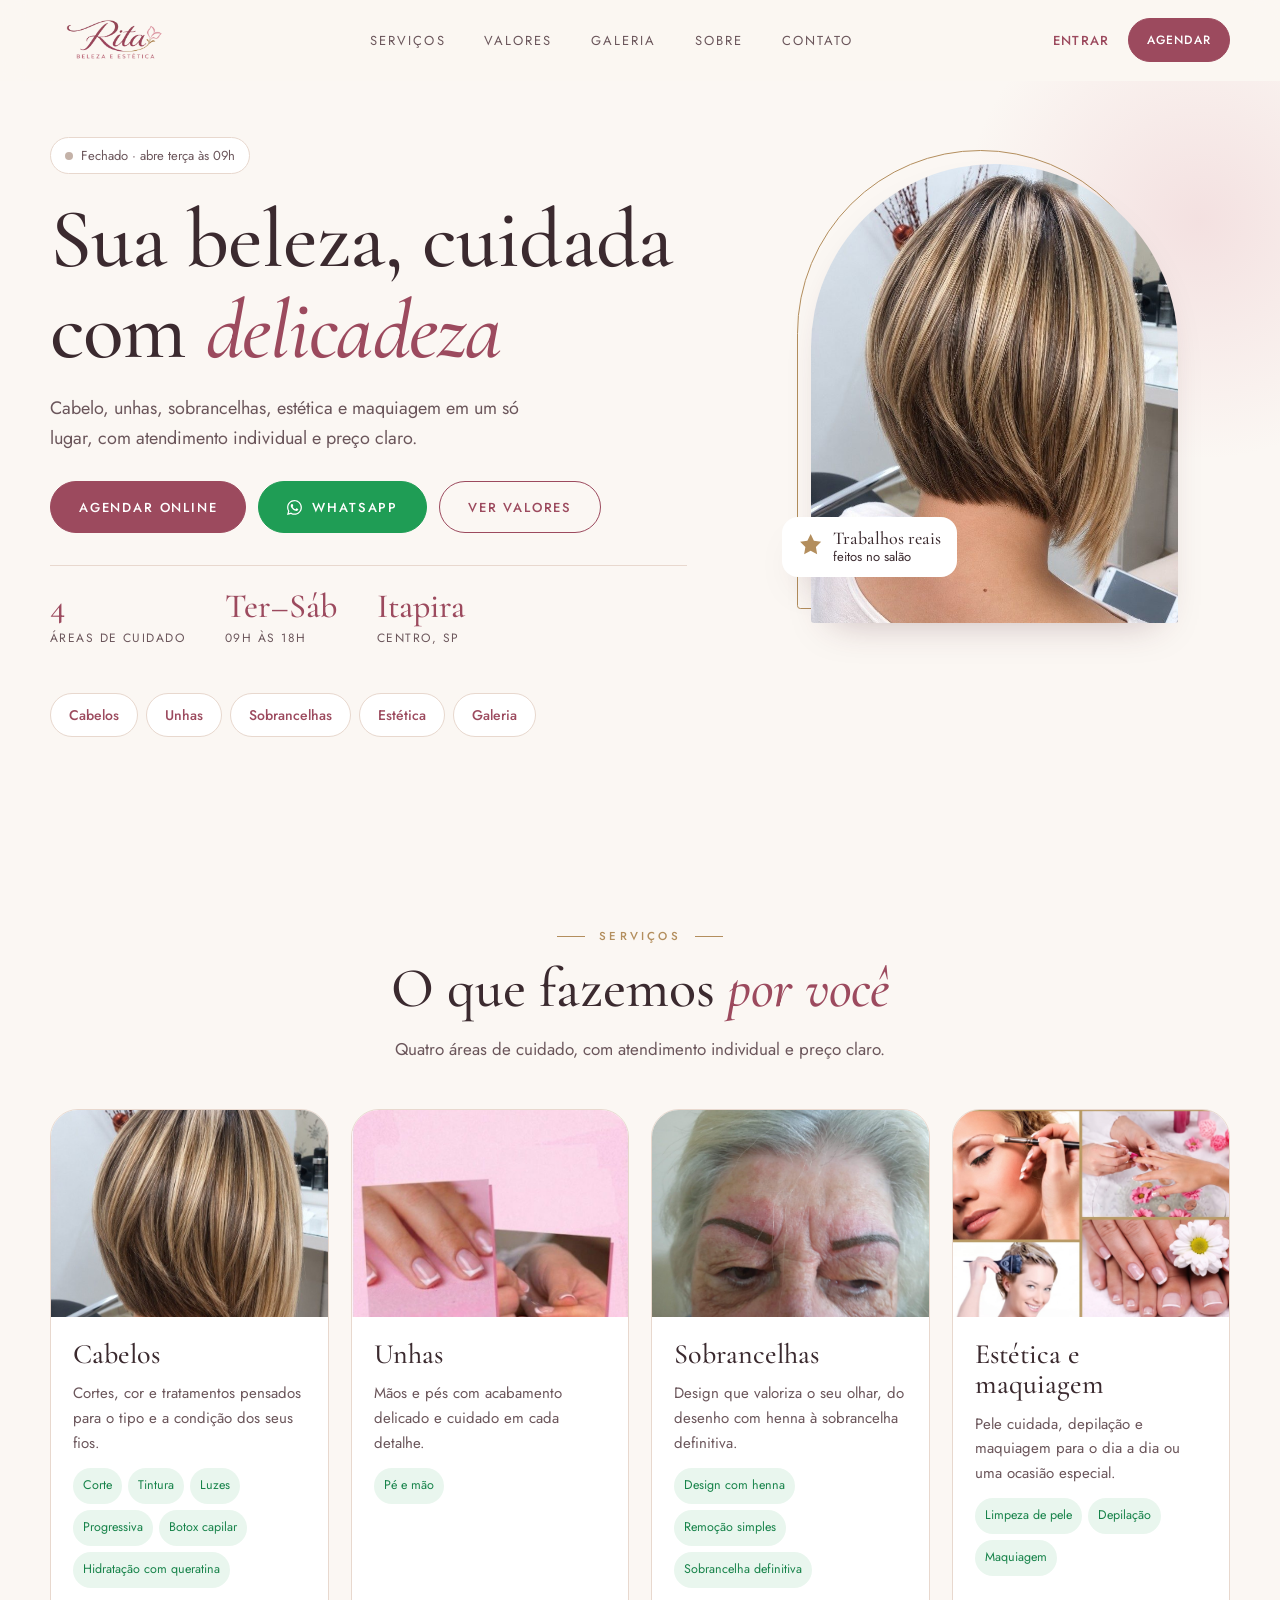
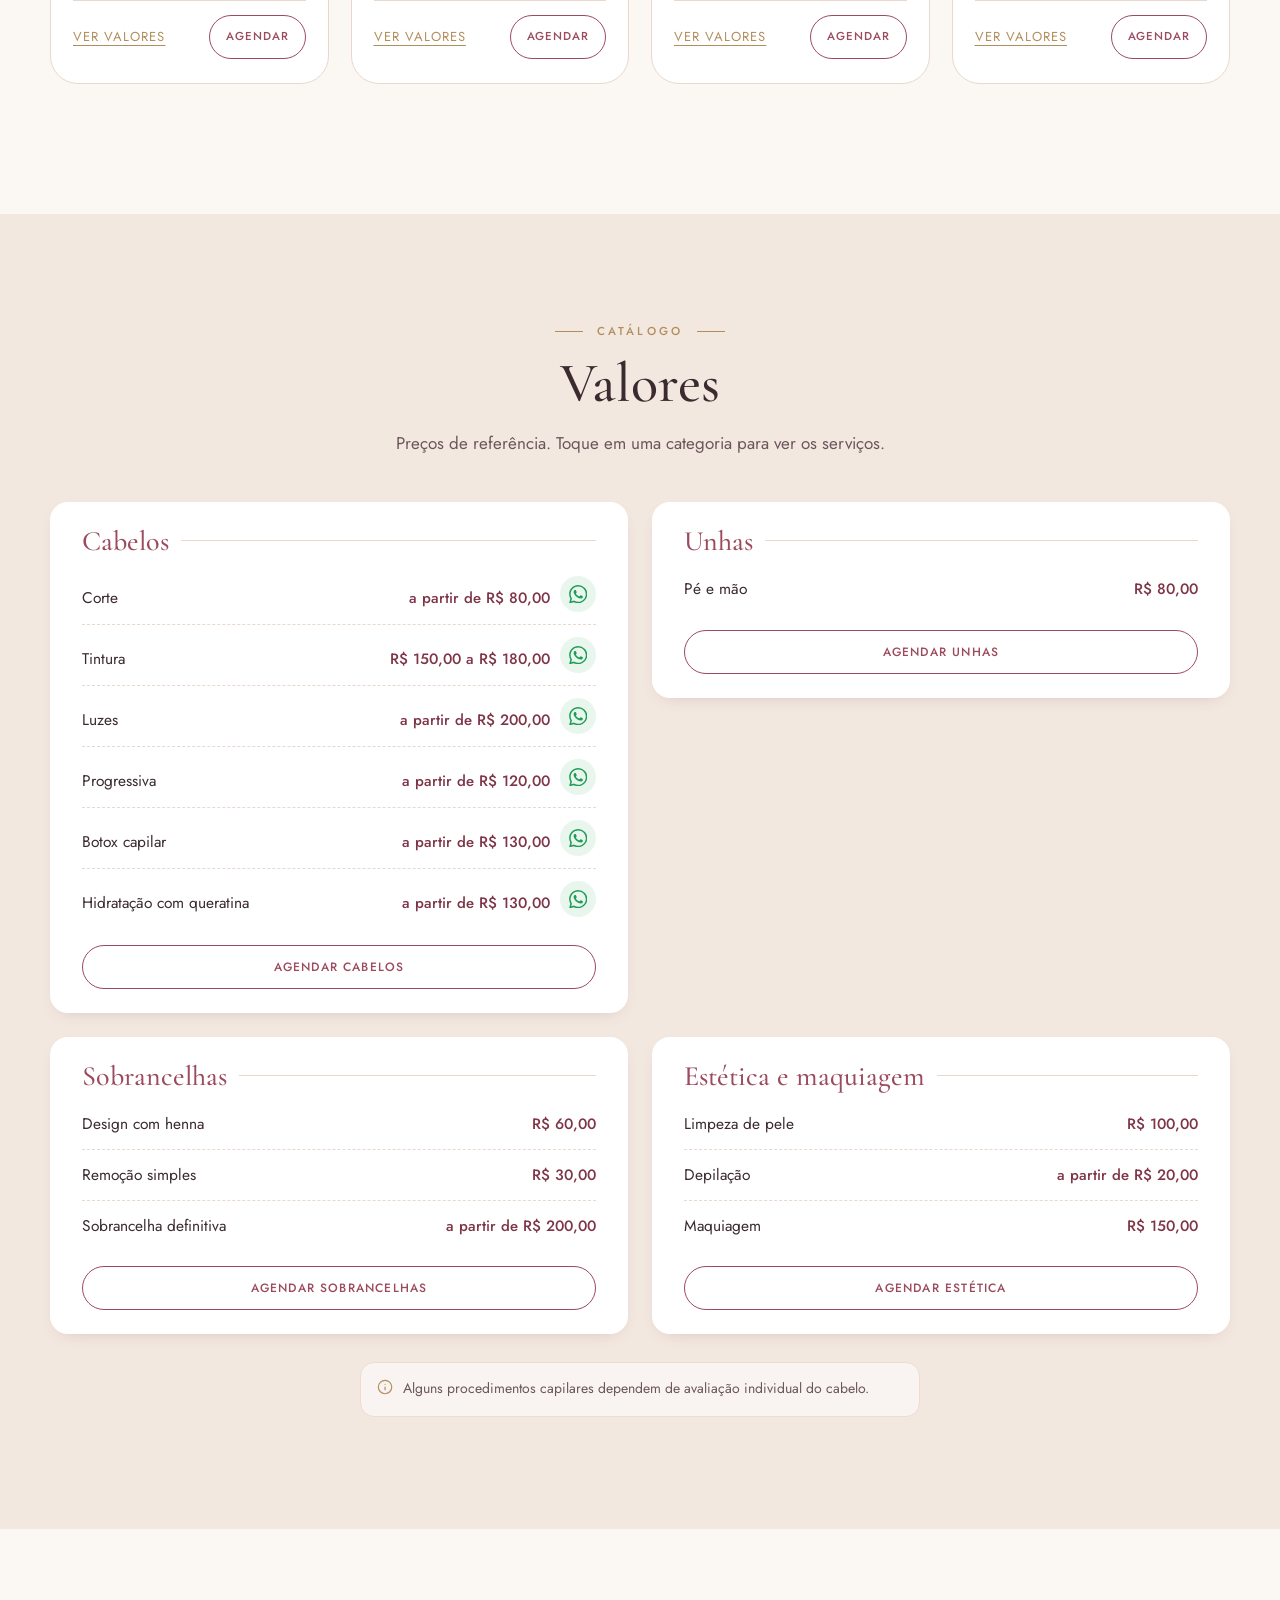
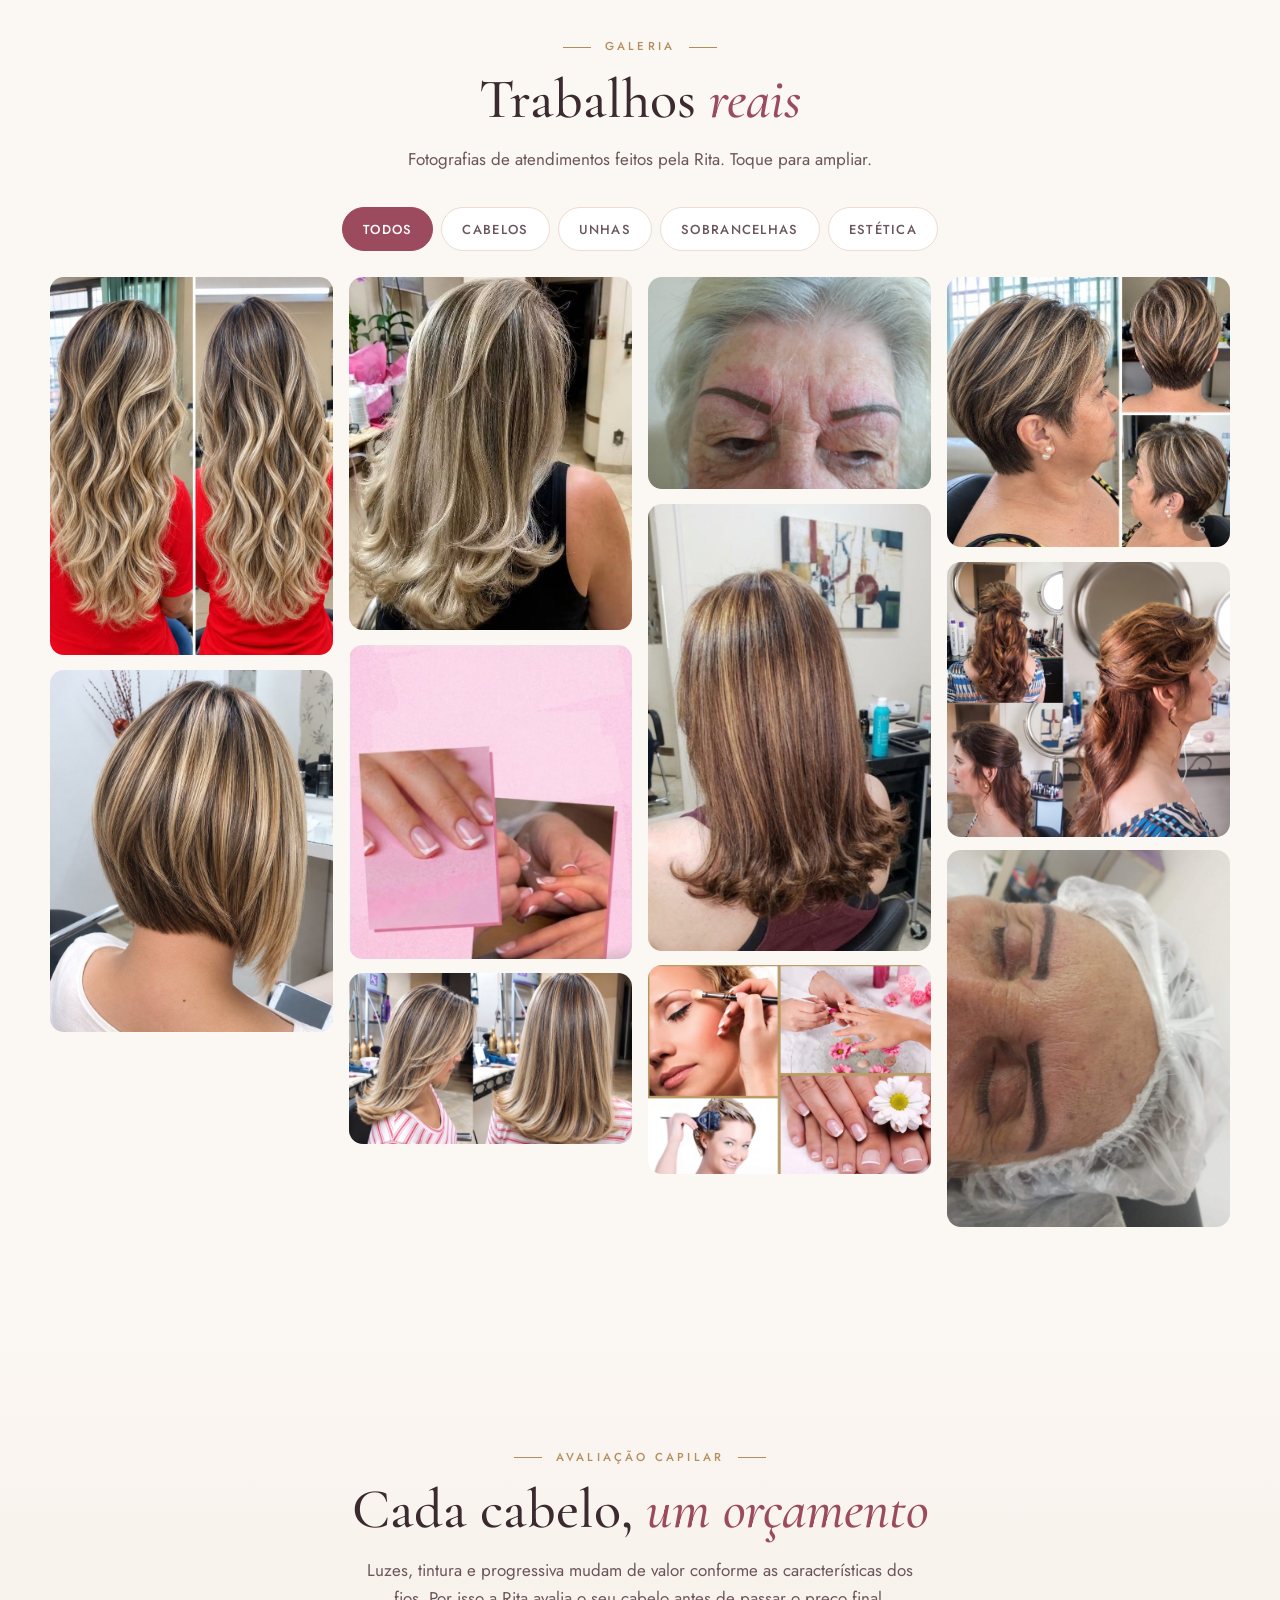
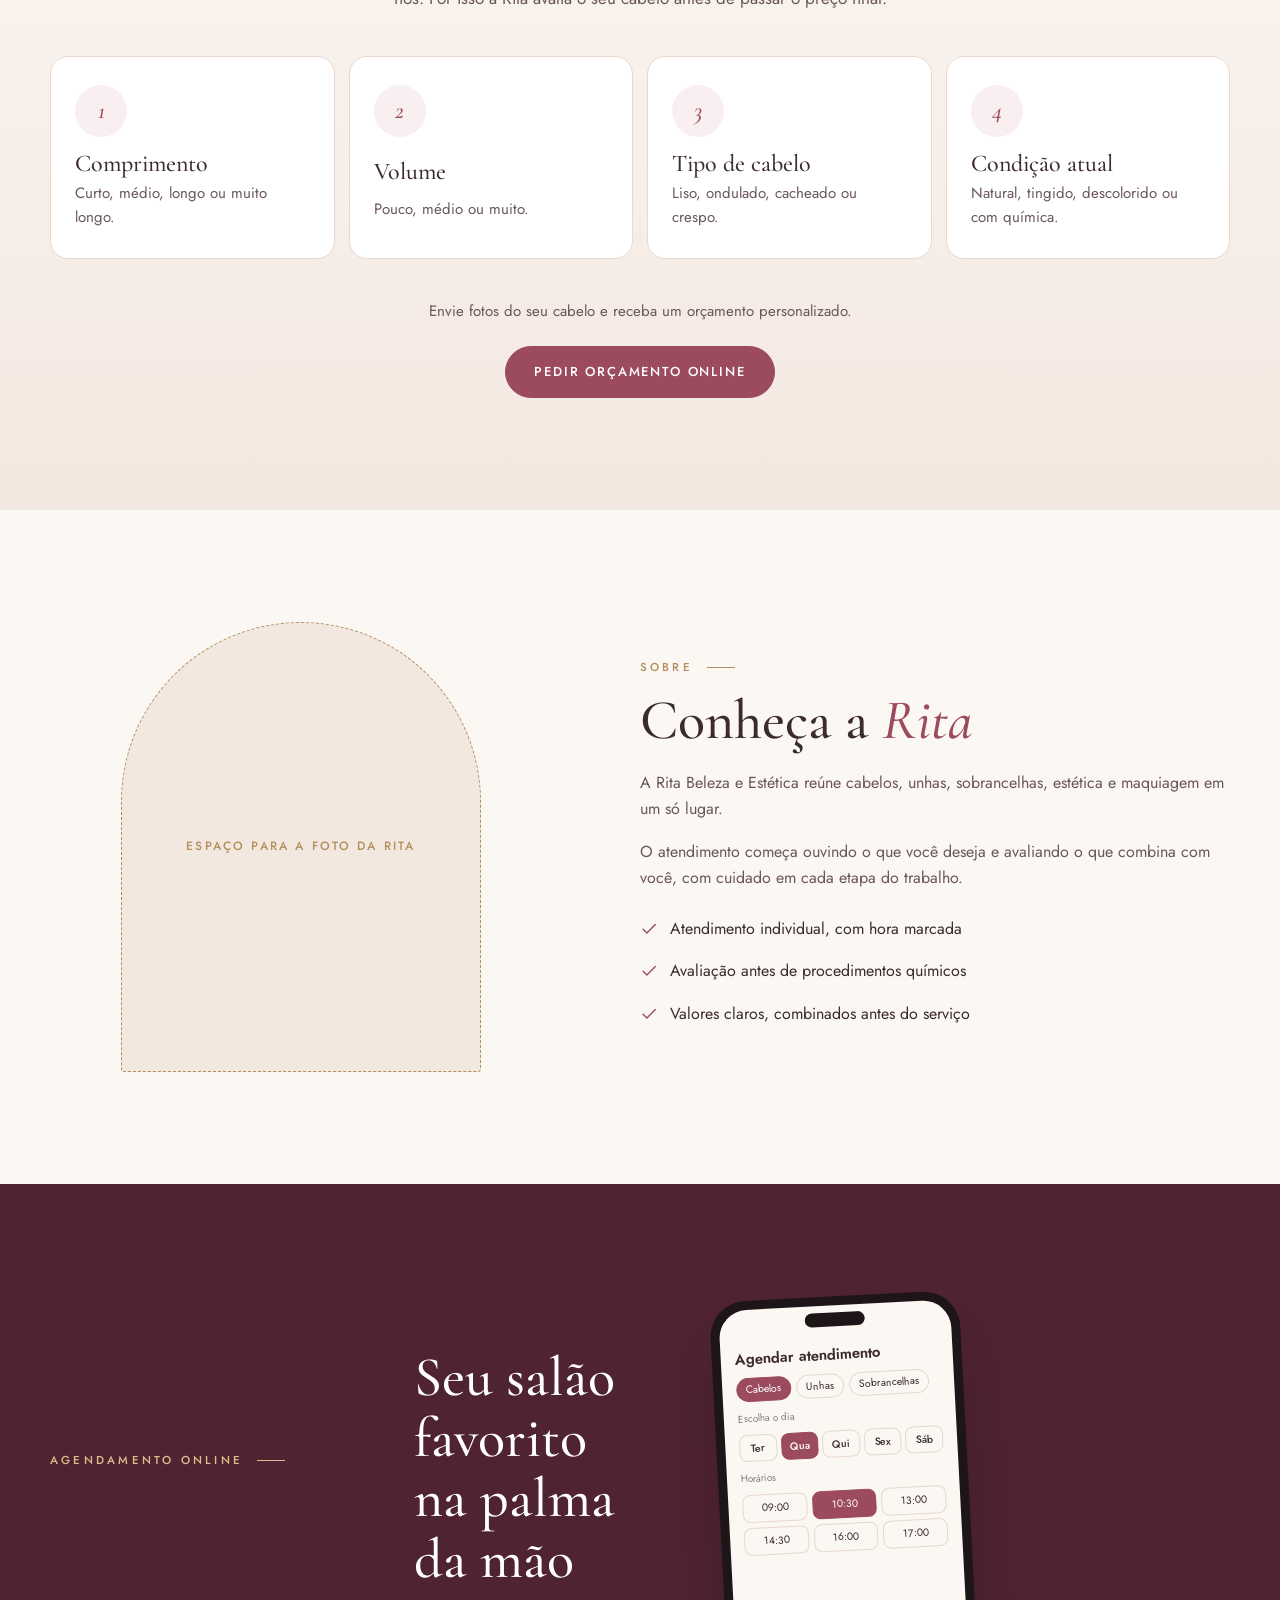
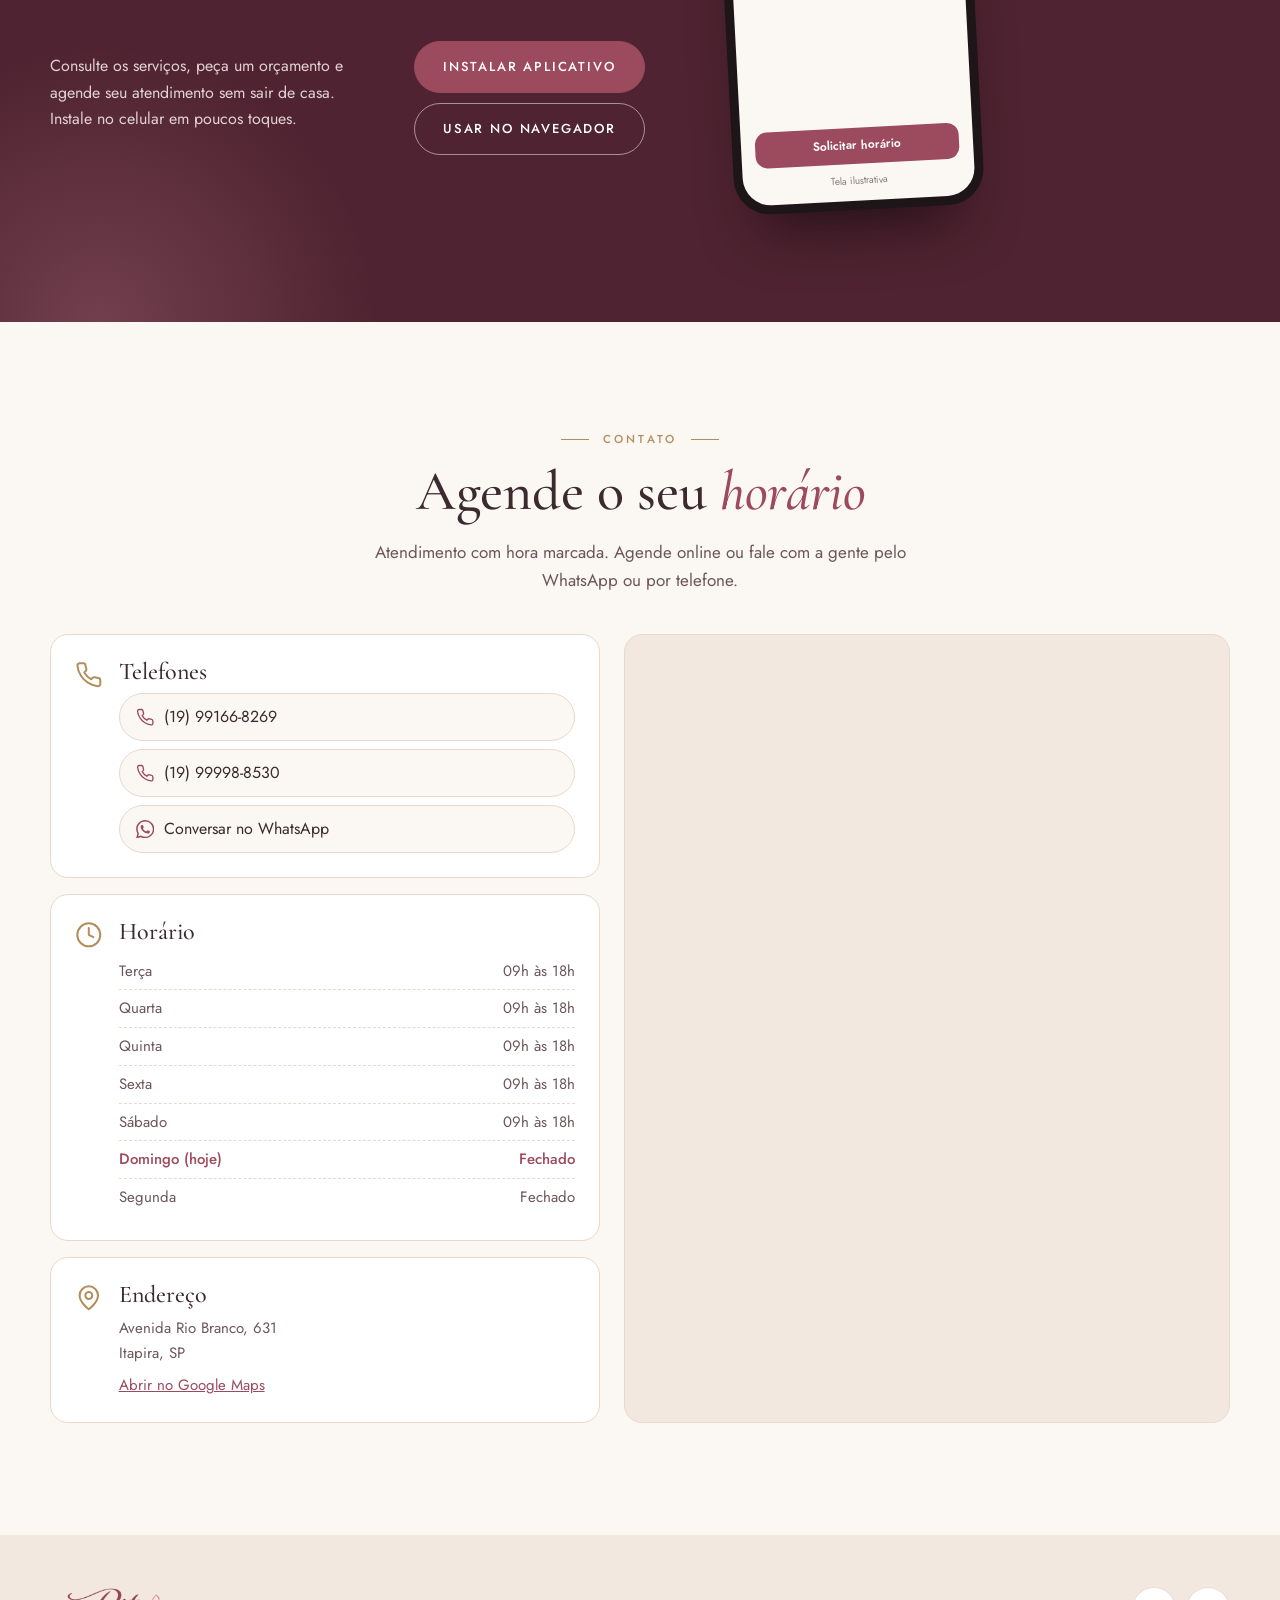
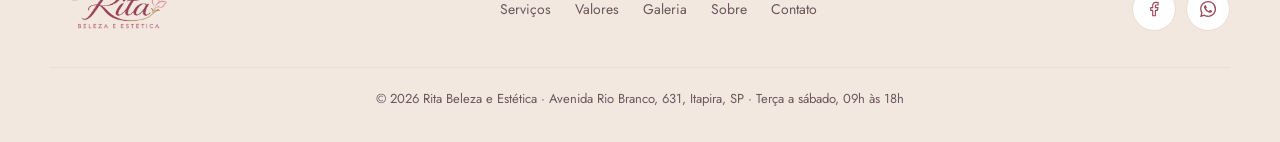
==== commit 4630983c: "Agendamento integrado ao site Co-Authored-By: Claude Opus 5.5 <noreply@anthropic.com>" ====
--- a/index.html
+++ b/index.html
@@ -23,6 +23,7 @@
 <link rel="stylesheet" href="assets/styles.css">
 <script type="application/ld+json">{"@context":"https://schema.org","@type":"BeautySalon","name":"Rita Beleza e Estética","image":"/img/cabelo-02.jpg","telephone":["+5519991668269","+5519999988530"],"priceRange":"R$ 20 - R$ 200","sameAs":["https://www.facebook.com/p/Rita-Beleza-Est%C3%A9tica-100029109558790/"],"address":{"@type":"PostalAddress","streetAddress":"Avenida Rio Branco, 631","addressLocality":"Itapira","addressRegion":"SP","addressCountry":"BR"},"openingHoursSpecification":[{"@type":"OpeningHoursSpecification","dayOfWeek":["Tuesday","Wednesday","Thursday","Friday","Saturday"],"opens":"09:00","closes":"18:00"}]}</script>
 <script defer src="assets/app.js"></script>
+<script defer src="/assets/topo.js"></script>
 </head>
 <body>
 <a class="skip" href="#conteudo">Pular para o conteúdo</a>
@@ -34,6 +35,7 @@
    <a href="#servicos">Serviços</a><a href="#precos">Valores</a><a href="#galeria">Galeria</a><a href="#sobre">Sobre</a><a href="#contato">Contato</a>
   </nav>
   <div class="bar-actions">
+   <a class="entrar" data-conta href="/agendar?entrar=1">Entrar</a>
    <a class="btn sm" href="/agendar">Agendar</a>
    <button class="menu-btn" id="menuBtn" aria-label="Abrir menu" aria-expanded="false" aria-controls="drawer"></button>
   </div>
@@ -50,6 +52,7 @@
  </nav>
  <div class="foot">
   <a class="btn" href="/agendar">Agendar online</a>
+  <a class="btn ghost" data-conta href="/agendar?entrar=1">Entrar</a>
   <a class="btn wa" data-wa="geral" data-i="wa"> Falar pelo WhatsApp</a>
   <span class="status" data-status></span>
   <span>Avenida Rio Branco, 631 · Itapira, SP</span>
@@ -119,7 +122,7 @@
   <div class="reveal"><div class="eyebrow">Avaliação capilar</div><h2>Cada cabelo, <em>um orçamento</em></h2>
   <p class="lead">Luzes, tintura e progressiva mudam de valor conforme as características dos fios. Por isso a Rita avalia o seu cabelo antes de passar o preço final.</p></div>
   <div class="steps" id="steps"></div>
-  <div class="cta reveal"><p>Envie fotos do seu cabelo e receba um orçamento personalizado.</p><a class="btn" href="/agendar">Pedir orçamento online</a></div>
+  <div class="cta reveal"><p>Envie fotos do seu cabelo e receba um orçamento personalizado.</p><a class="btn" href="/agendar?categoria=cabelos">Pedir orçamento online</a></div>
  </div></section>
 
  <!-- SOBRE -->
@@ -140,9 +143,9 @@
  <!-- APP -->
  <section class="app"><div class="wrap in">
   <div class="reveal"><div class="eyebrow">Agendamento online</div><h2>Seu salão favorito na palma da mão</h2>
-   <p>Consulte os serviços, peça um orçamento e agende seu atendimento sem sair de casa. O aplicativo para celular chega em breve.</p>
-   <p><a class="btn" href="/agendar">Agendar online</a></p>
-   <div class="store"><span><span data-i="arrow"></span><span><small>Em breve no</small>Google Play</span></span><span><span data-i="arrow"></span><span><small>Em breve na</small>App Store</span></span></div>
+   <p>Consulte os serviços, peça um orçamento e agende seu atendimento sem sair de casa. Instale no celular em poucos toques.</p>
+   <div class="store"><button class="btn" type="button" data-instalar>Instalar aplicativo</button><a class="btn ghost" href="/agendar">Usar no navegador</a></div>
+   <p id="instalarAjuda" role="status" hidden></p>
   </div>
   <div class="reveal">
    <div class="phone" role="img" aria-label="Tela ilustrativa do agendamento"><div class="scr">
--- a/assets/styles.css
+++ b/assets/styles.css
@@ -299,3 +299,9 @@
   *,*:before,*:after{animation:none!important;transition:none!important;scroll-behavior:auto!important}
   .js .reveal{opacity:1;transform:none}
 }
+
+/* ---------- conta e agendamento ---------- */
+.entrar{text-decoration:none;font:500 13px/1 var(--body);letter-spacing:.1em;text-transform:uppercase;color:var(--accent);padding:14px 10px}
+.entrar:hover{color:var(--accent-dark)}
+.price .serv{text-decoration:none}.price .serv:hover{color:var(--accent);text-decoration:underline}
+.store .btn.ghost{color:#fff;border-color:rgba(255,255,255,.5)}.store .btn.ghost:hover{background:#fff;color:var(--accent)}
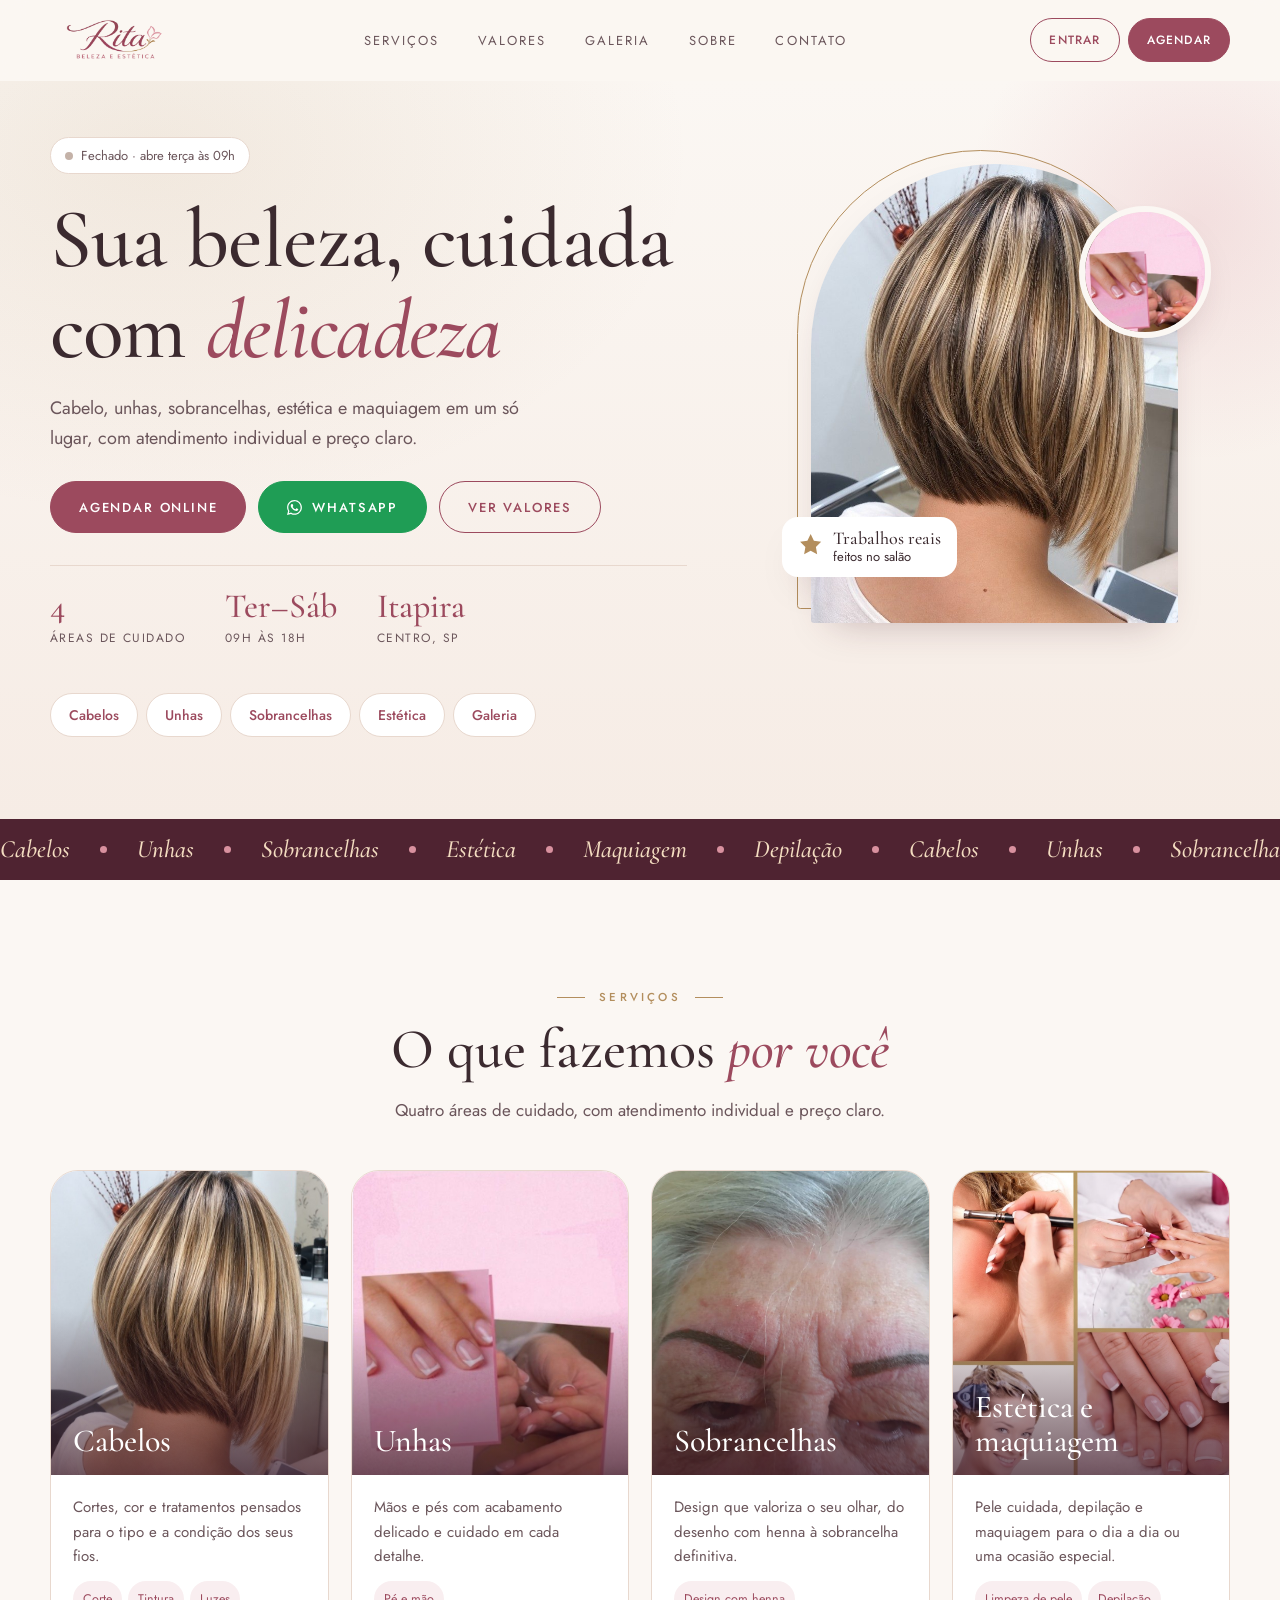
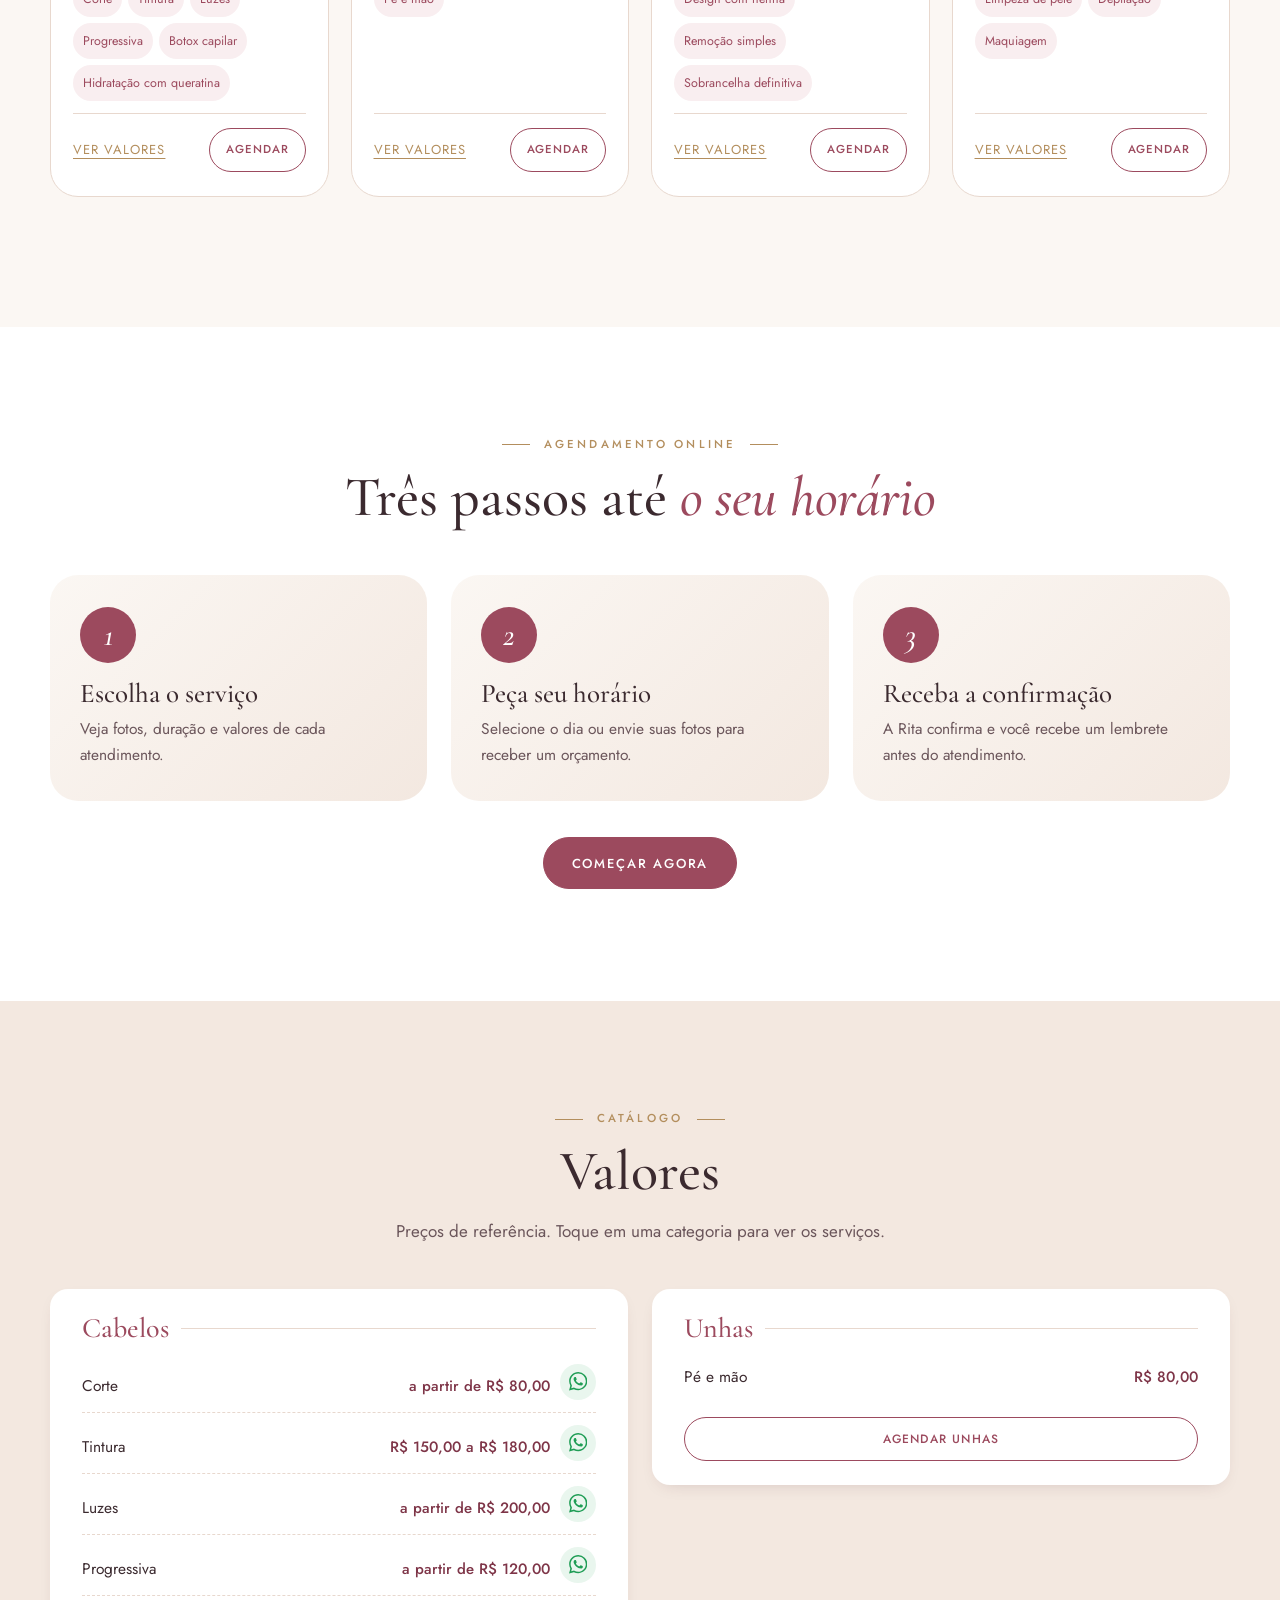
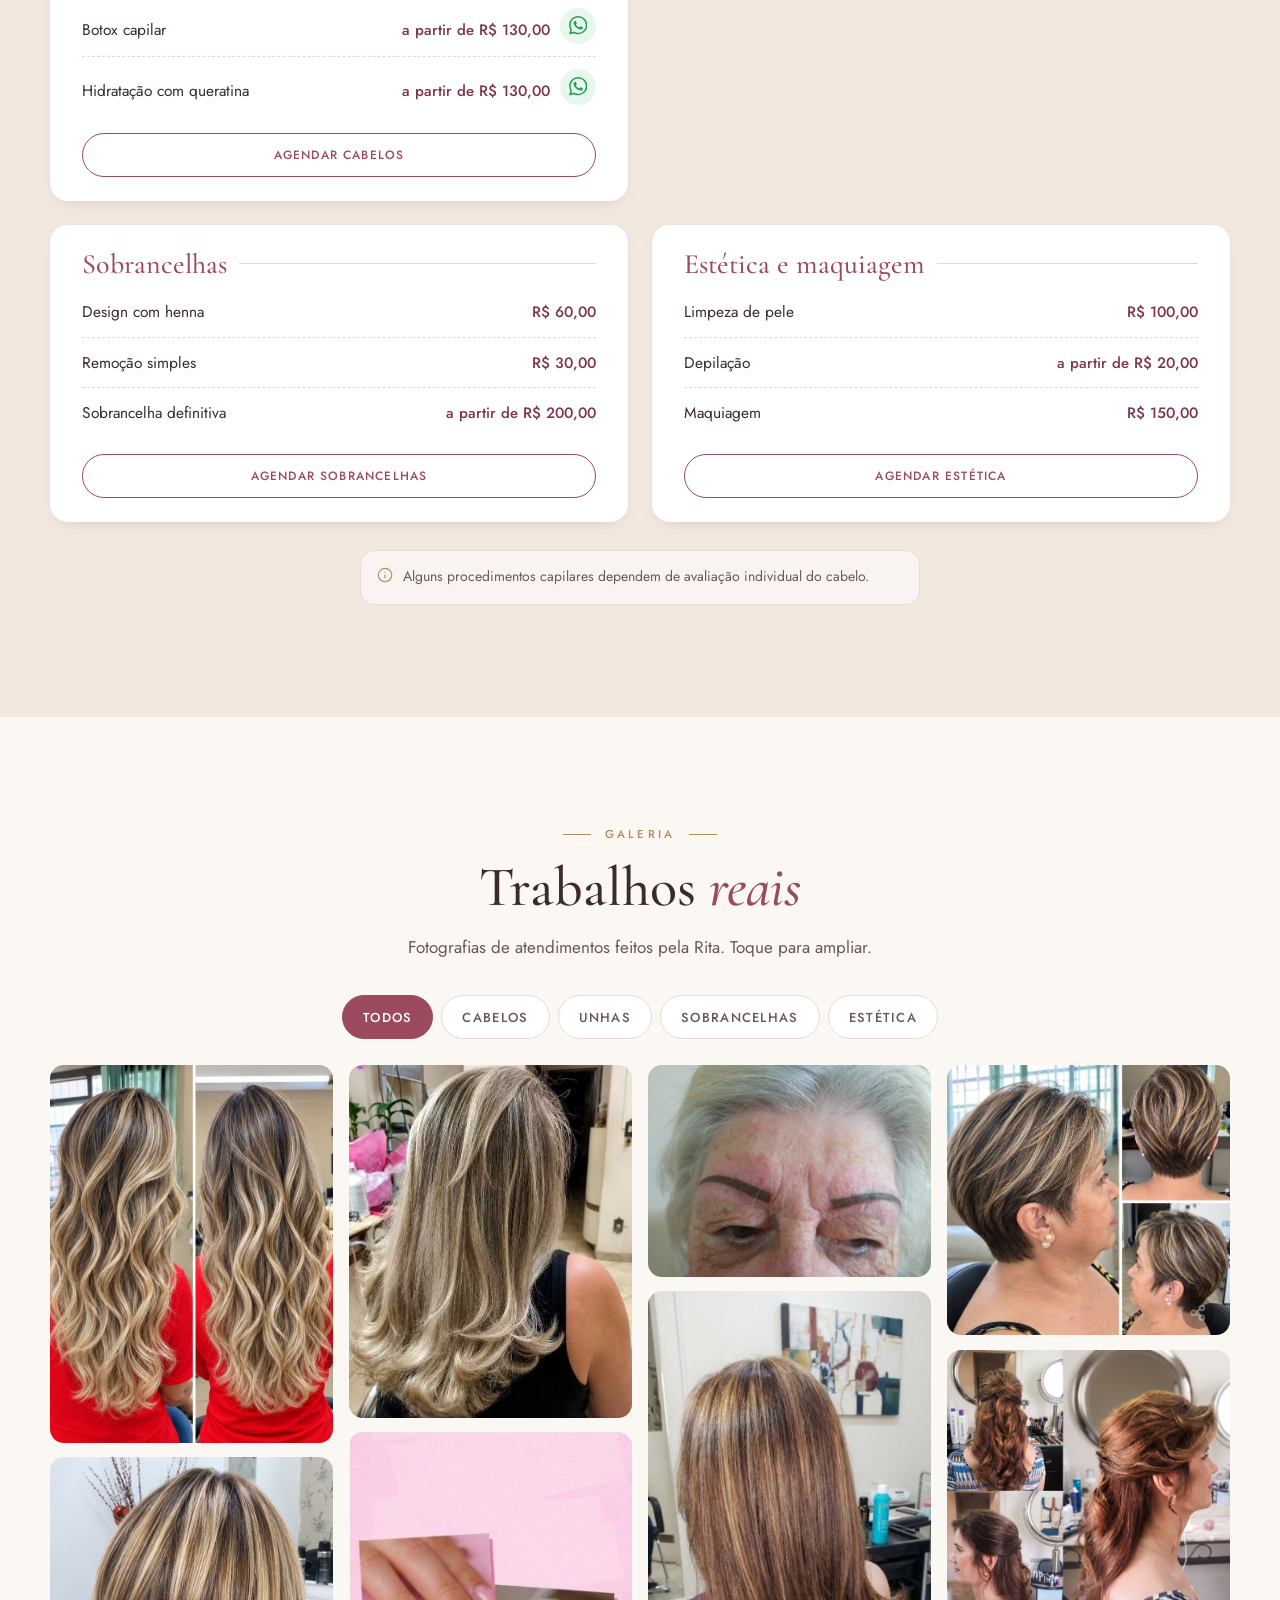
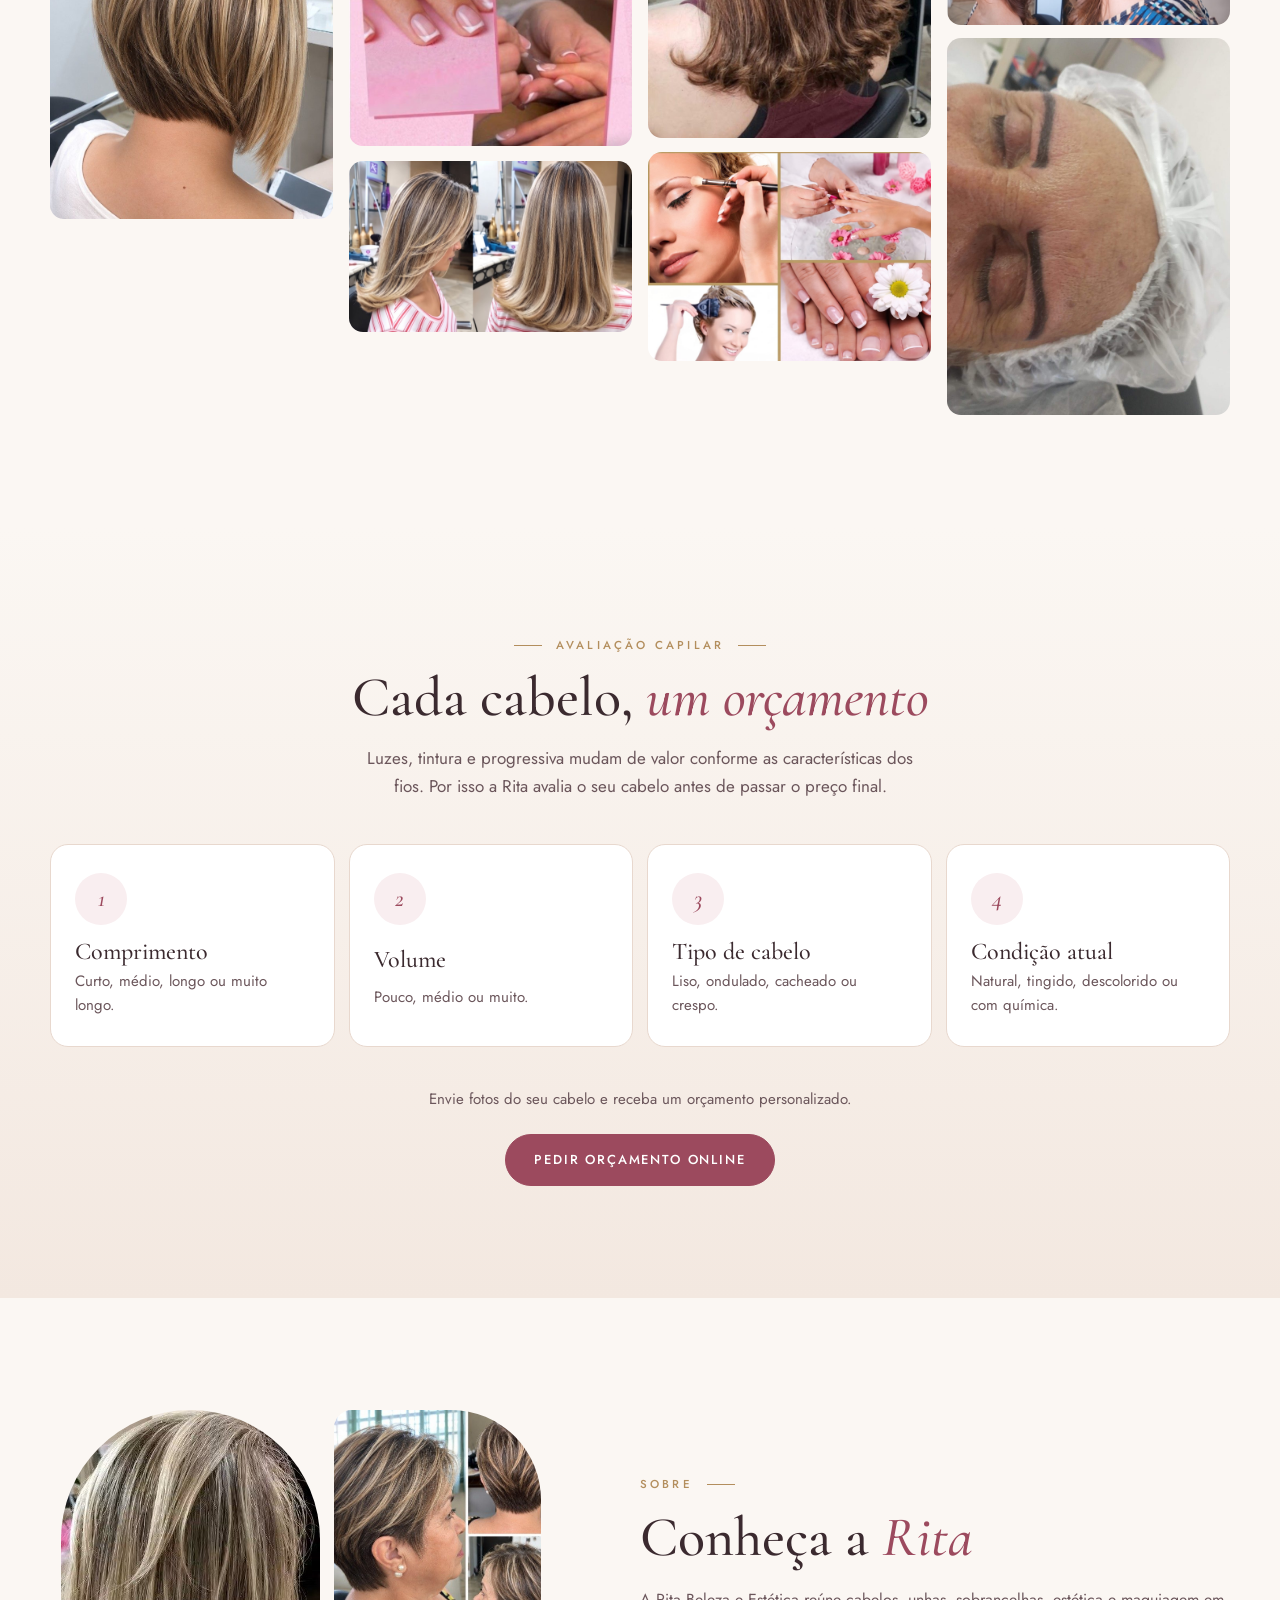
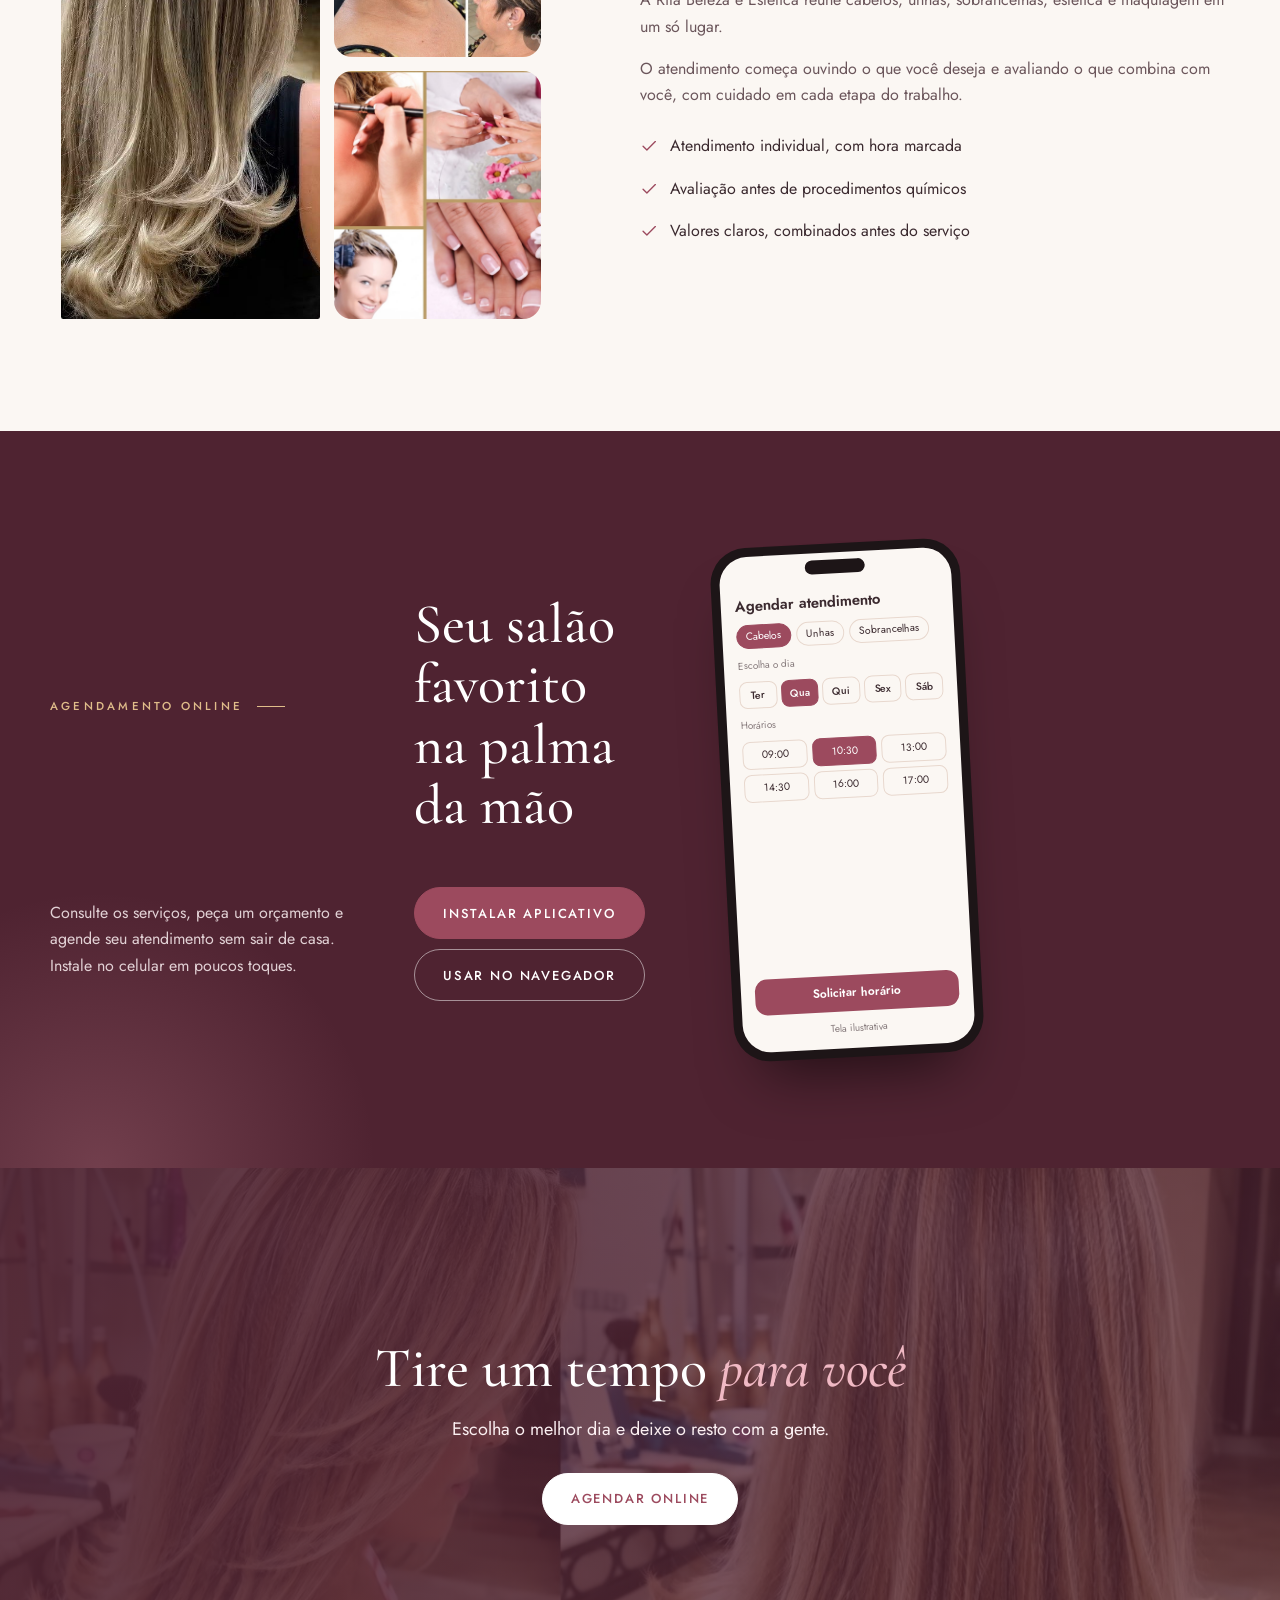
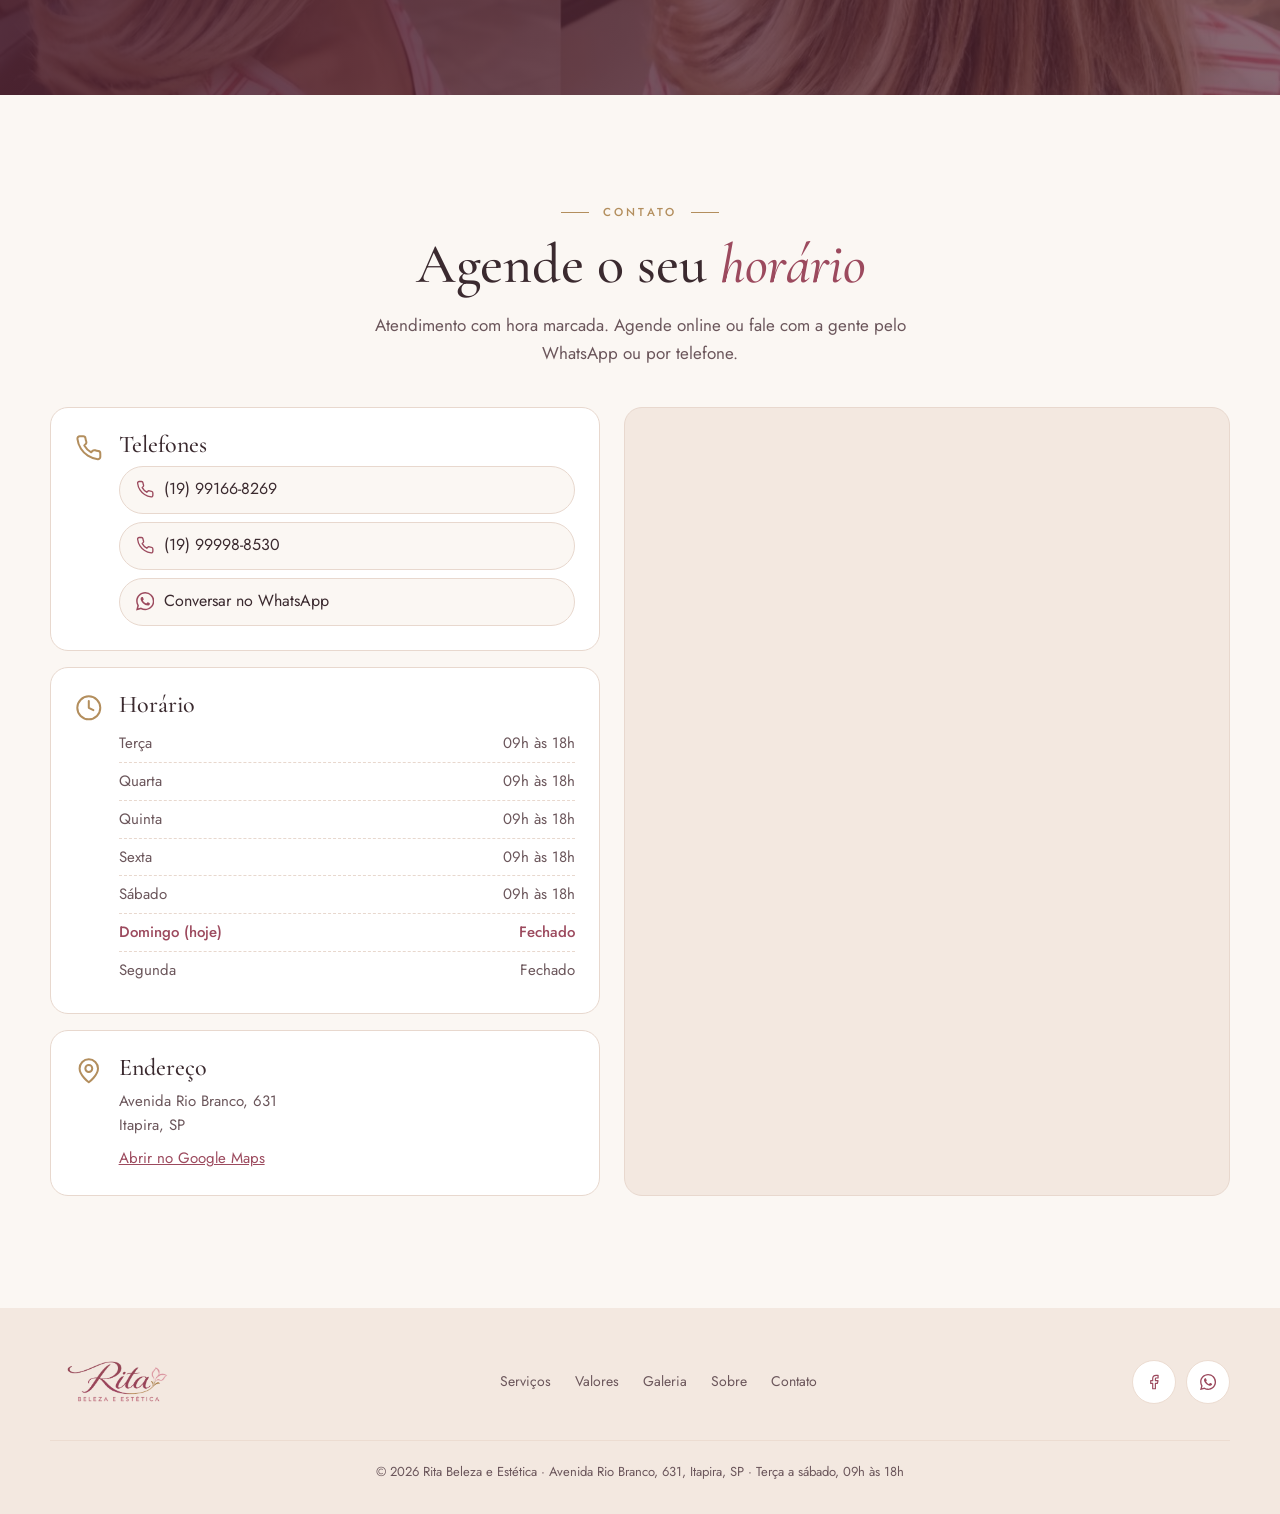
==== commit 0e54532c: "Visual novo, boas-vindas e página de conta Co-Authored-By: Claude Opus 5.5 <noreply@anthropic.com>" ====
--- a/index.html
+++ b/index.html
@@ -35,7 +35,7 @@
    <a href="#servicos">Serviços</a><a href="#precos">Valores</a><a href="#galeria">Galeria</a><a href="#sobre">Sobre</a><a href="#contato">Contato</a>
   </nav>
   <div class="bar-actions">
-   <a class="entrar" data-conta href="/agendar?entrar=1">Entrar</a>
+   <a class="btn ghost sm sempre" data-conta href="/agendar?entrar=1">Entrar</a>
    <a class="btn sm" href="/agendar">Agendar</a>
    <button class="menu-btn" id="menuBtn" aria-label="Abrir menu" aria-expanded="false" aria-controls="drawer"></button>
   </div>
@@ -81,6 +81,7 @@
     </div>
     <div class="visual">
      <img src="img/cabelo-02.jpg" alt="Corte chanel em camadas com luzes, trabalho real da Rita" width="720" height="921" fetchpriority="high">
+     <img class="mini" src="img/unhas-01.jpg" alt="Unhas com acabamento francesinha" width="632" height="702" loading="lazy">
      <div class="badge"><span data-i="star"></span><div><b>Trabalhos reais</b>feitos no salão</div></div>
     </div>
    </div>
@@ -90,12 +91,26 @@
   </div>
  </section>
 
+ <!-- FAIXA -->
+ <div class="faixa" aria-hidden="true"><div><span>Cabelos</span><i></i><span>Unhas</span><i></i><span>Sobrancelhas</span><i></i><span>Estética</span><i></i><span>Maquiagem</span><i></i><span>Depilação</span><i></i><span>Cabelos</span><i></i><span>Unhas</span><i></i><span>Sobrancelhas</span><i></i><span>Estética</span><i></i><span>Maquiagem</span><i></i><span>Depilação</span><i></i></div></div>
+
  <!-- SERVIÇOS -->
  <section id="servicos"><div class="wrap">
   <div class="reveal"><div class="eyebrow">Serviços</div><h2>O que fazemos <em>por você</em></h2>
   <p class="lead">Quatro áreas de cuidado, com atendimento individual e preço claro.</p></div>
   <div class="cards" id="cards"></div>
   <div class="dots" id="dots"></div>
+ </div></section>
+
+ <!-- COMO FUNCIONA -->
+ <section class="como"><div class="wrap">
+  <div class="reveal"><div class="eyebrow">Agendamento online</div><h2>Três passos até <em>o seu horário</em></h2></div>
+  <ol>
+   <li class="reveal"><h3>Escolha o serviço</h3><p>Veja fotos, duração e valores de cada atendimento.</p></li>
+   <li class="reveal"><h3>Peça seu horário</h3><p>Selecione o dia ou envie suas fotos para receber um orçamento.</p></li>
+   <li class="reveal"><h3>Receba a confirmação</h3><p>A Rita confirma e você recebe um lembrete antes do atendimento.</p></li>
+  </ol>
+  <p class="acao reveal"><a class="btn" href="/agendar">Começar agora</a></p>
  </div></section>
 
  <!-- VALORES -->
@@ -127,7 +142,7 @@
 
  <!-- SOBRE -->
  <section id="sobre"><div class="wrap sobre">
-  <div class="ph reveal">Espaço para a foto da Rita</div>
+  <div class="colagem reveal"><img src="img/cabelo-03.jpg" alt="Cabelo longo com luzes e pontas modeladas" width="701" height="875" loading="lazy"><img src="img/cabelo-07.jpg" alt="Corte curto repicado com luzes" width="655" height="626" loading="lazy"><img src="img/estetica-01.jpg" alt="Maquiagem, unhas e cuidados de beleza" width="1400" height="1036" loading="lazy"></div>
   <div class="reveal">
    <div class="eyebrow left">Sobre</div><h2>Conheça a <em>Rita</em></h2>
    <p style="margin-top:20px">A Rita Beleza e Estética reúne cabelos, unhas, sobrancelhas, estética e maquiagem em um só lugar.</p>
@@ -156,6 +171,9 @@
    </div></div>
   </div>
  </div></section>
+
+ <!-- CHAMADA -->
+ <section class="chamada"><img src="img/cabelo-06.jpg" alt="" width="1400" height="847" loading="lazy"><div class="wrap reveal"><h2>Tire um tempo <em>para você</em></h2><p>Escolha o melhor dia e deixe o resto com a gente.</p><a class="btn" href="/agendar">Agendar online</a></div></section>
 
  <!-- CONTATO -->
  <section class="contato" id="contato"><div class="wrap">
--- a/assets/styles.css
+++ b/assets/styles.css
@@ -301,7 +301,45 @@
 }
 
 /* ---------- conta e agendamento ---------- */
-.entrar{text-decoration:none;font:500 13px/1 var(--body);letter-spacing:.1em;text-transform:uppercase;color:var(--accent);padding:14px 10px}
-.entrar:hover{color:var(--accent-dark)}
+.bar .btn.sempre{display:inline-flex}
+@media(max-width:400px){.bar .btn.sempre{padding:0 14px;letter-spacing:.06em}}
 .price .serv{text-decoration:none}.price .serv:hover{color:var(--accent);text-decoration:underline}
 .store .btn.ghost{color:#fff;border-color:rgba(255,255,255,.5)}.store .btn.ghost:hover{background:#fff;color:var(--accent)}
+
+/* ---------- visual ---------- */
+.hero{background:radial-gradient(60% 70% at 12% 10%,rgba(179,142,93,.13),transparent 70%),linear-gradient(180deg,#fbf7f3,#f6ece5)}
+.visual .mini{position:absolute;right:-9%;top:9%;width:36%;aspect-ratio:1;object-fit:cover;border-radius:50%;border:6px solid var(--bg);box-shadow:var(--shadow)}
+@media(max-width:639px){.visual .mini{right:-12%;width:38%}}
+.faixa{background:var(--wine);color:#f3dcc0;overflow:hidden;padding:18px 0}
+.faixa div{display:flex;align-items:center;gap:30px;width:max-content;animation:faixa 38s linear infinite}
+.faixa span{font:italic 500 25px/1 var(--display);white-space:nowrap}
+.faixa i{width:7px;height:7px;border-radius:50%;background:var(--rose);flex:none}
+@keyframes faixa{to{transform:translateX(calc(-50% - 15px))}}
+
+.card figure{position:relative;aspect-ratio:4/4.4}
+.card figure:after{content:"";position:absolute;inset:0;background:linear-gradient(transparent 45%,rgba(58,24,35,.72))}
+.card .b{position:relative;padding-top:20px}
+.card h3{position:absolute;left:22px;right:22px;bottom:calc(100% + 16px);color:#fff;font-size:32px}
+.tags li:has(a),.tags li{background:#f9eef0}.tags li:has(a) a{color:var(--accent)}.tags li:has(a):hover{background:#f0dbe0}
+
+.como{background:var(--surface)}
+.como ol{list-style:none;margin:48px 0 0;padding:0;display:grid;gap:18px;counter-reset:p}
+.como li{counter-increment:p;position:relative;padding:30px 28px 30px 96px;border-radius:var(--radius-lg);background:linear-gradient(135deg,#fbf7f3,#f3e8e0)}
+.como li:before{content:counter(p);position:absolute;left:28px;top:24px;width:50px;height:50px;border-radius:50%;display:grid;place-items:center;background:var(--accent);color:#fff;font:italic 500 28px/1 var(--display)}
+.como h3{font-size:27px;margin-bottom:8px}.como li p{color:var(--ink-soft);font-size:15.5px}
+.como .acao{text-align:center;margin-top:36px}
+@media(min-width:960px){.como ol{grid-template-columns:repeat(3,1fr);gap:24px}.como li{padding:104px 30px 34px}.como li:before{left:30px;top:32px;width:56px;height:56px;font-size:32px}}
+
+.colagem{display:grid;grid-template-columns:1.25fr 1fr;grid-template-rows:1fr 1fr;gap:14px;width:min(100%,480px);aspect-ratio:1/1.06;margin:0 auto}
+.colagem img{width:100%;height:100%;object-fit:cover;border-radius:var(--radius)}
+.colagem img:first-child{grid-row:span 2;border-radius:999px 999px var(--radius) var(--radius)}
+.colagem img:nth-child(2){border-radius:var(--radius) 90px var(--radius) var(--radius)}
+
+.chamada{position:relative;padding:clamp(96px,14vw,170px) 0;color:#fff;text-align:center;overflow:hidden}
+.chamada>img{position:absolute;inset:0;width:100%;height:100%;object-fit:cover}
+.chamada:after{content:"";position:absolute;inset:0;background:linear-gradient(120deg,rgba(79,35,49,.94),rgba(79,35,49,.68))}
+.chamada .wrap{position:relative;z-index:1}
+.chamada h2 em{color:#f0b9c4}.chamada p{max-width:440px;margin:16px auto 28px;font-size:18px;color:#fbeff1}
+.chamada .btn{background:#fff;border-color:#fff;color:var(--accent)}.chamada .btn:hover{background:#f3dcc0;border-color:#f3dcc0;color:var(--wine)}
+
+@media(prefers-reduced-motion:reduce){.faixa div{animation:none}}
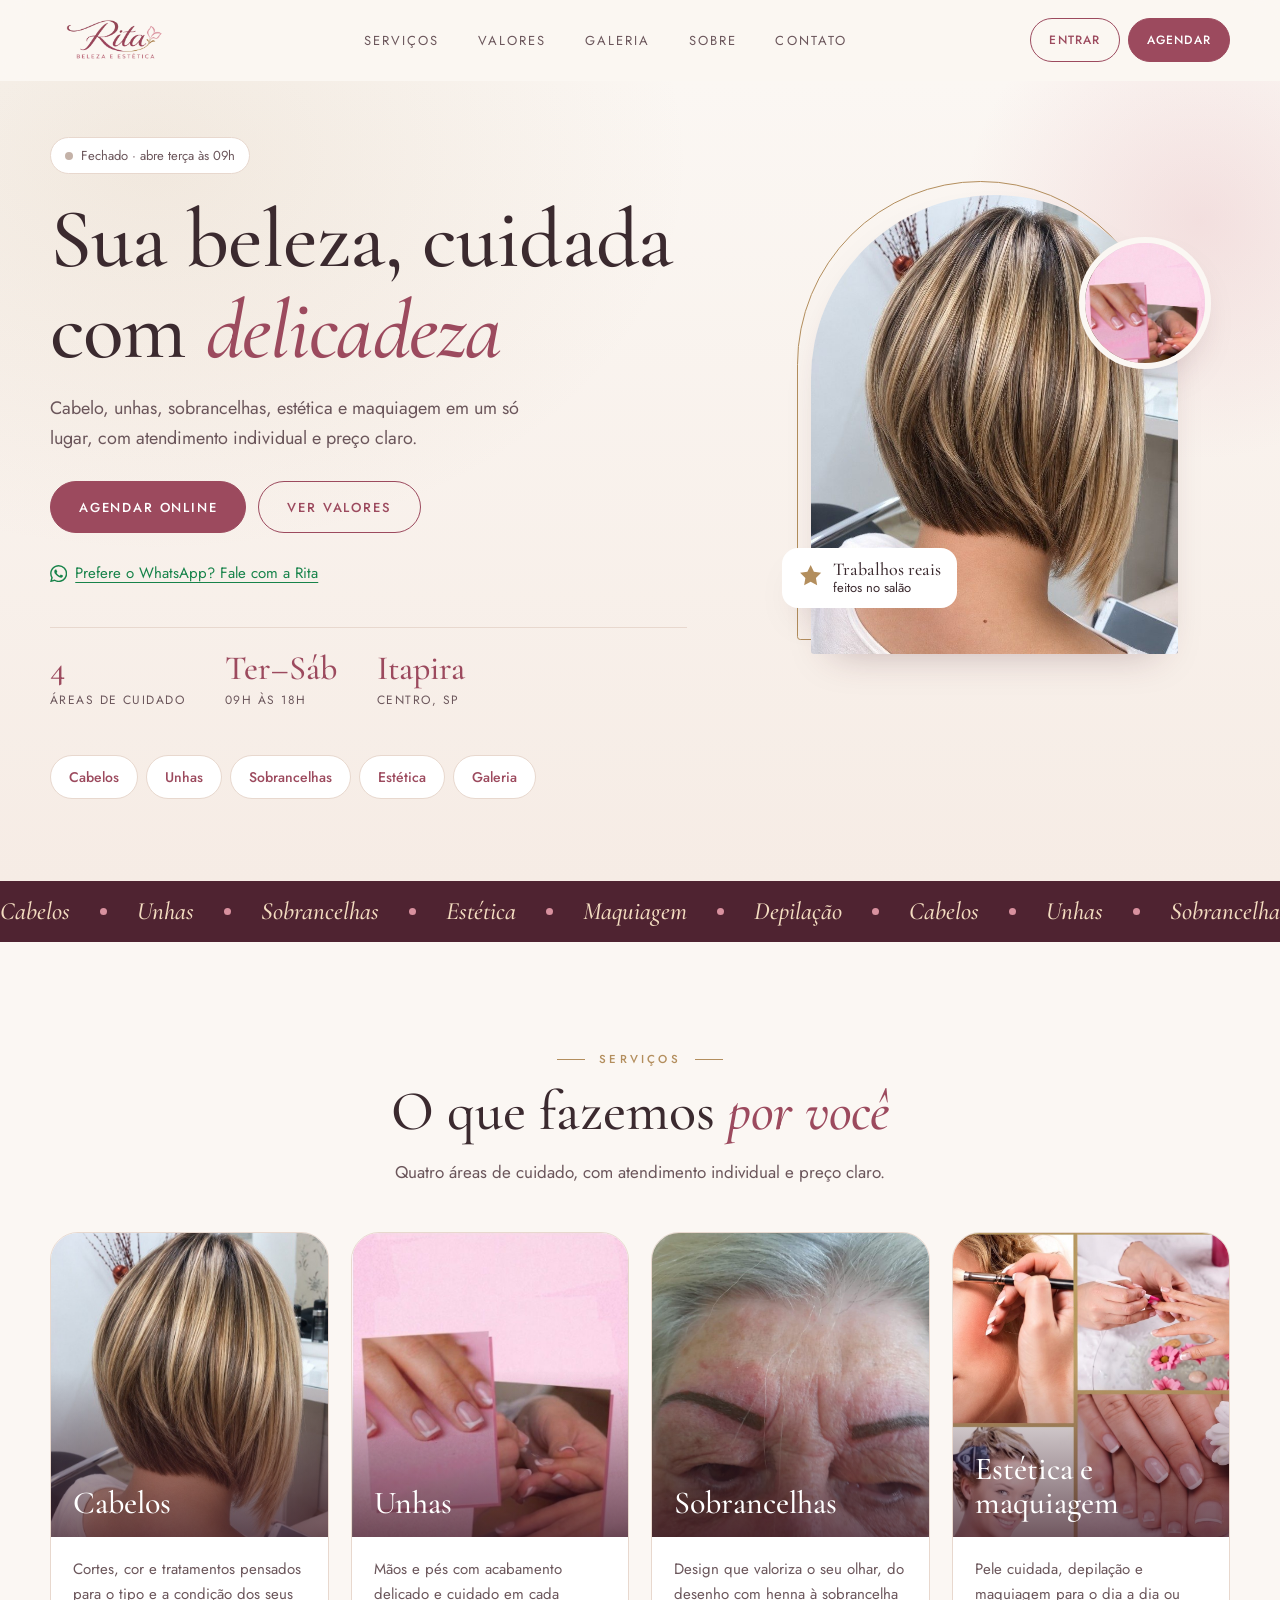
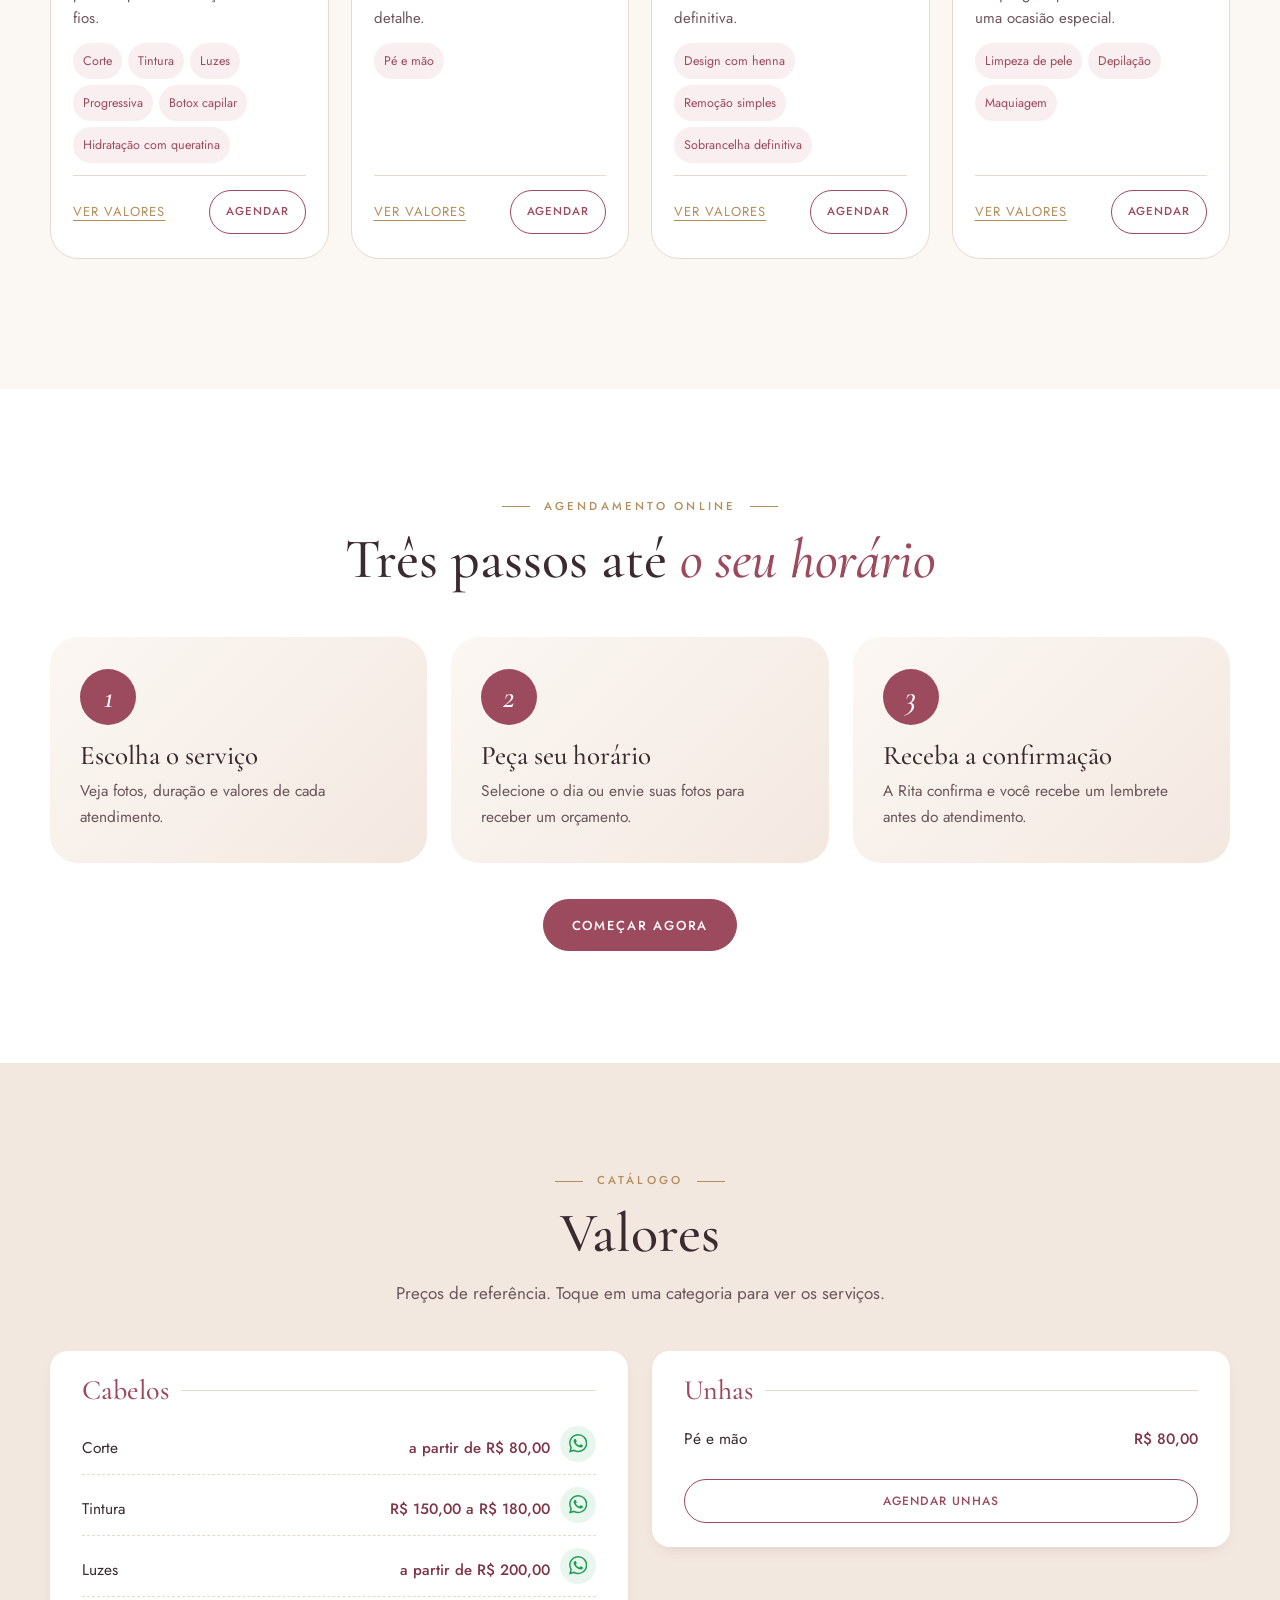
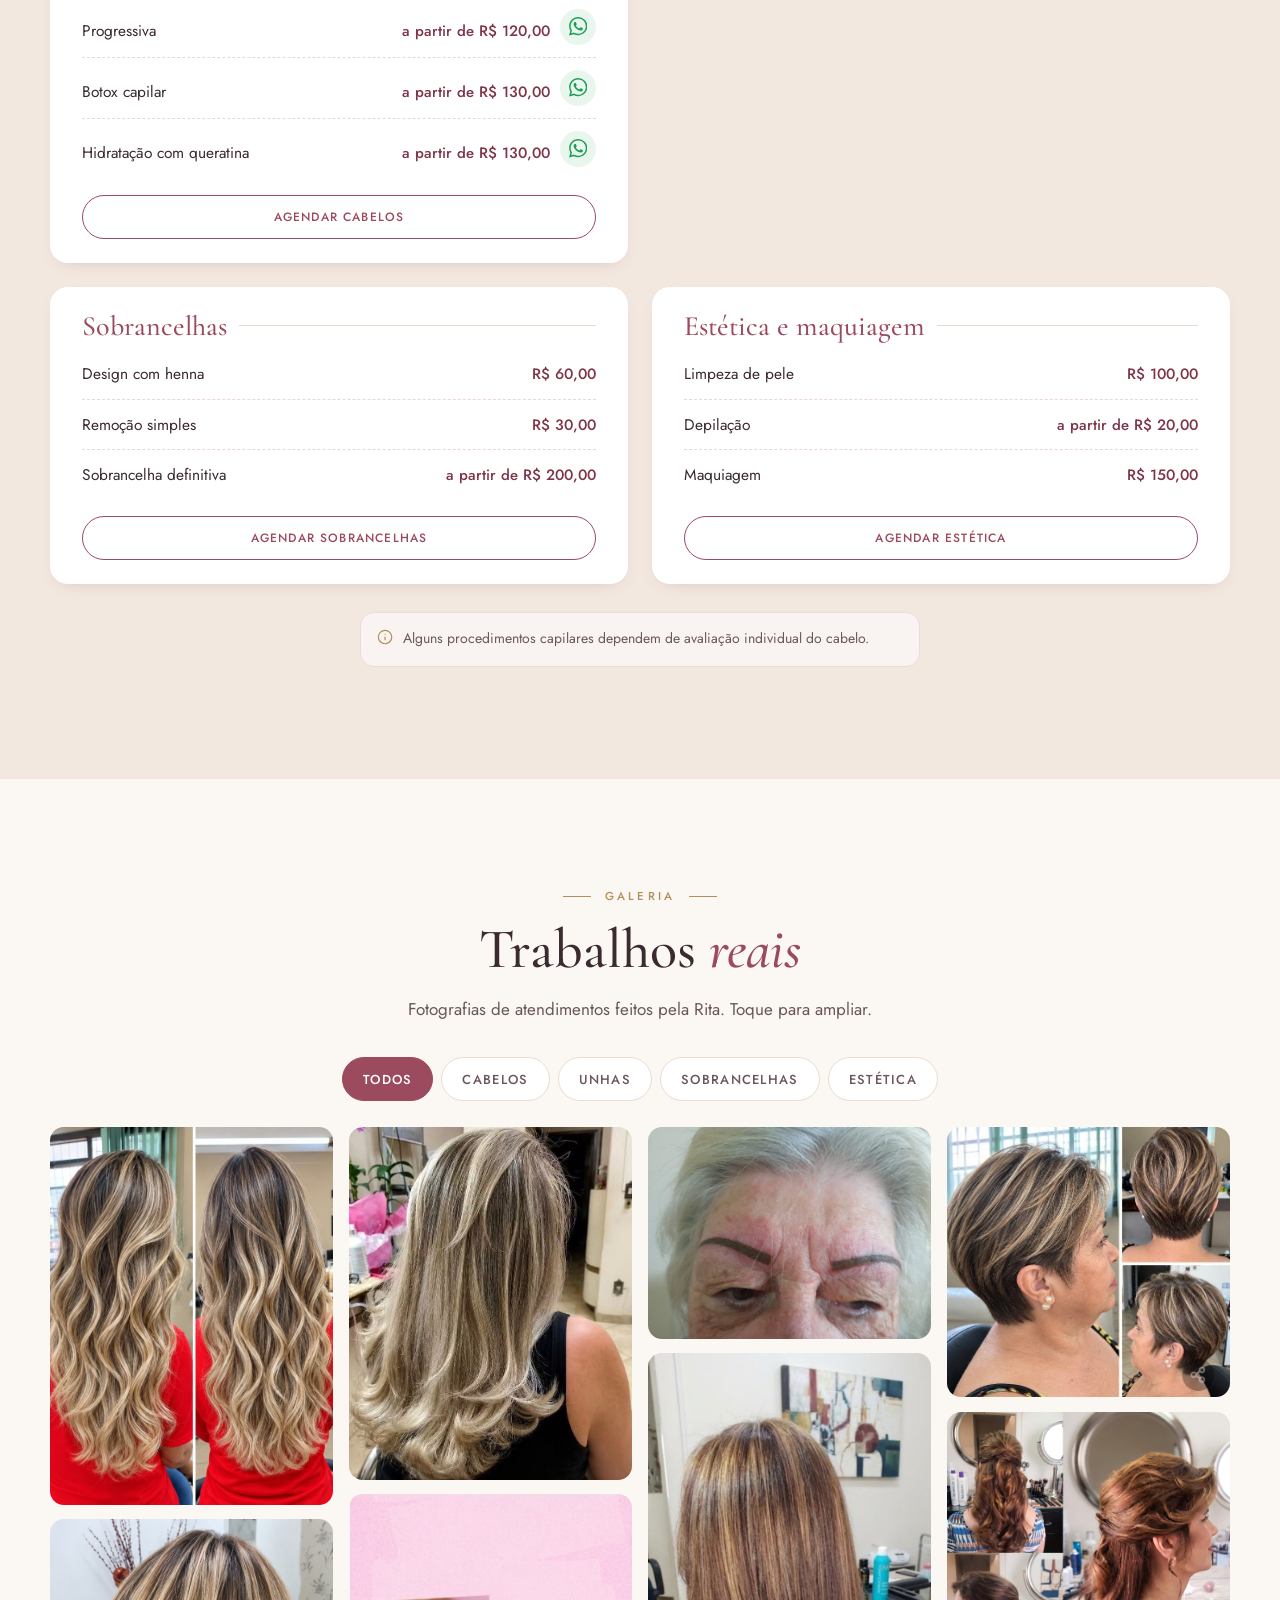
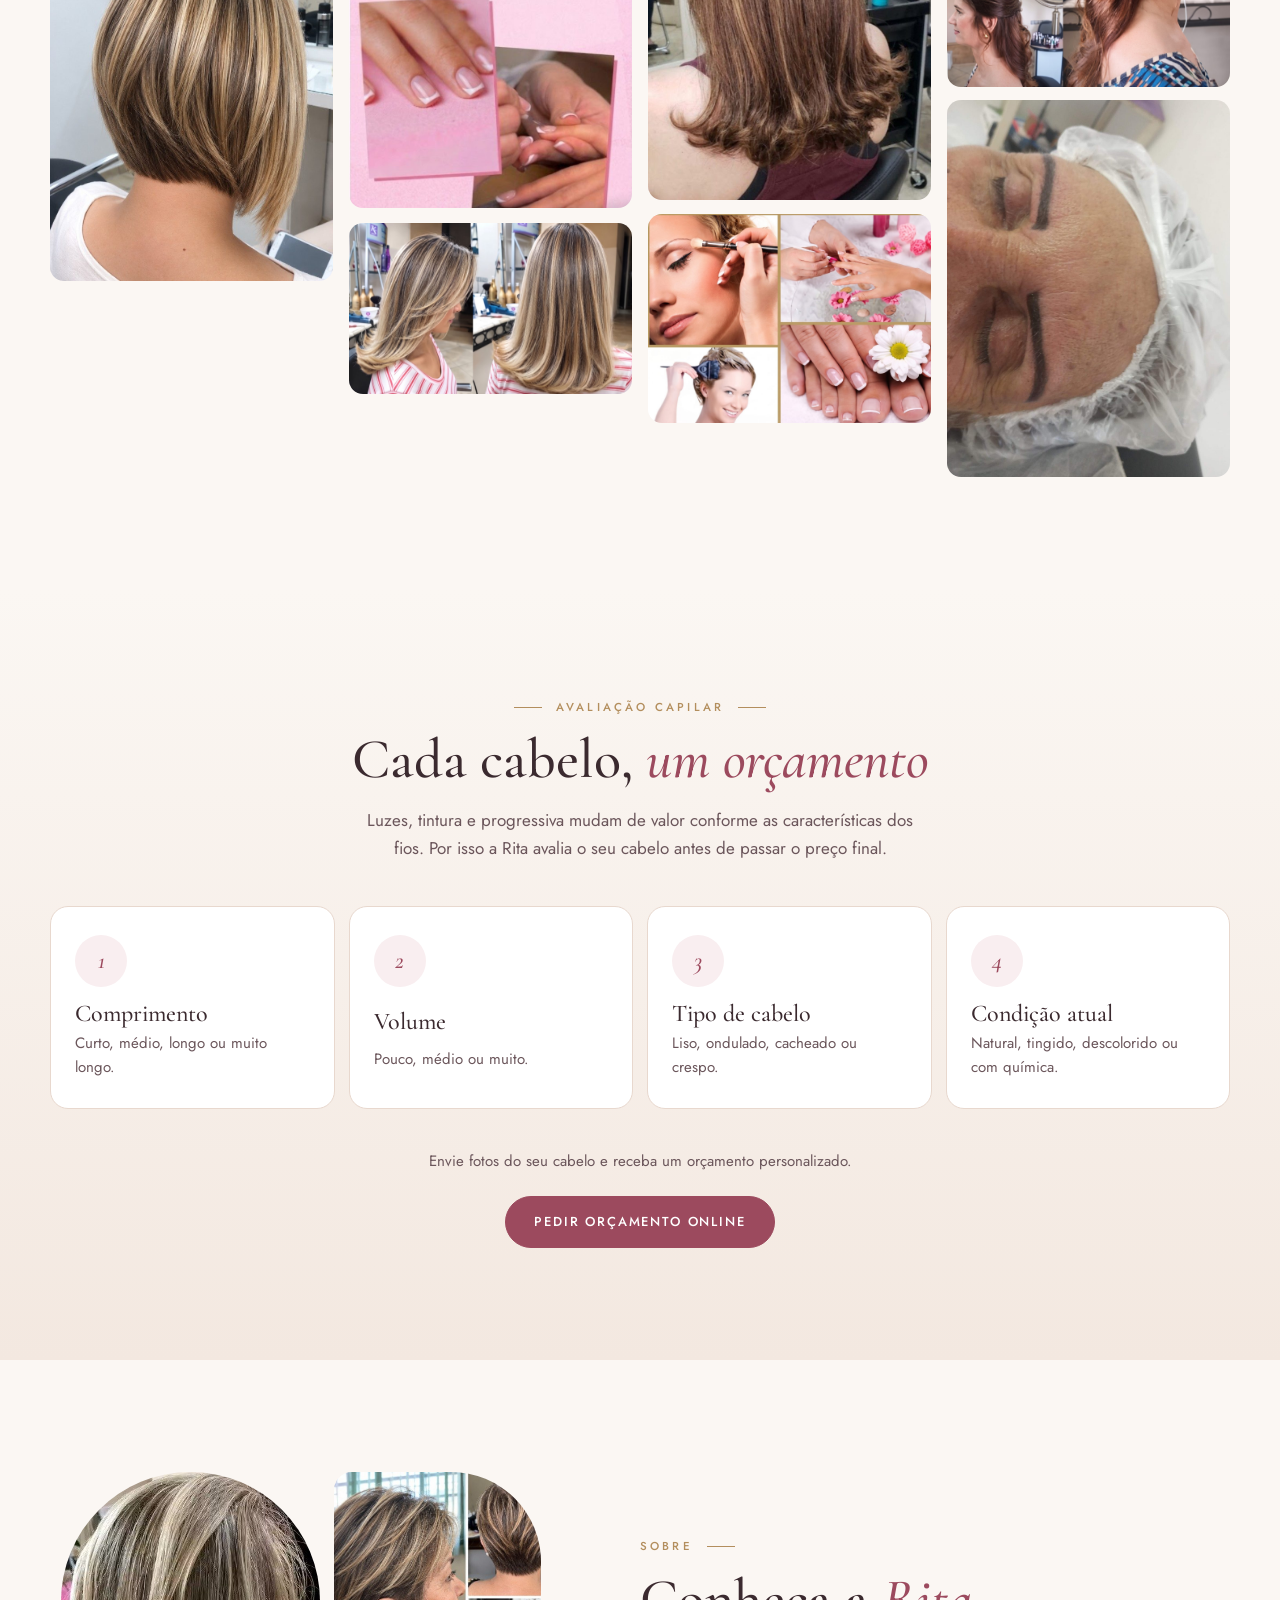
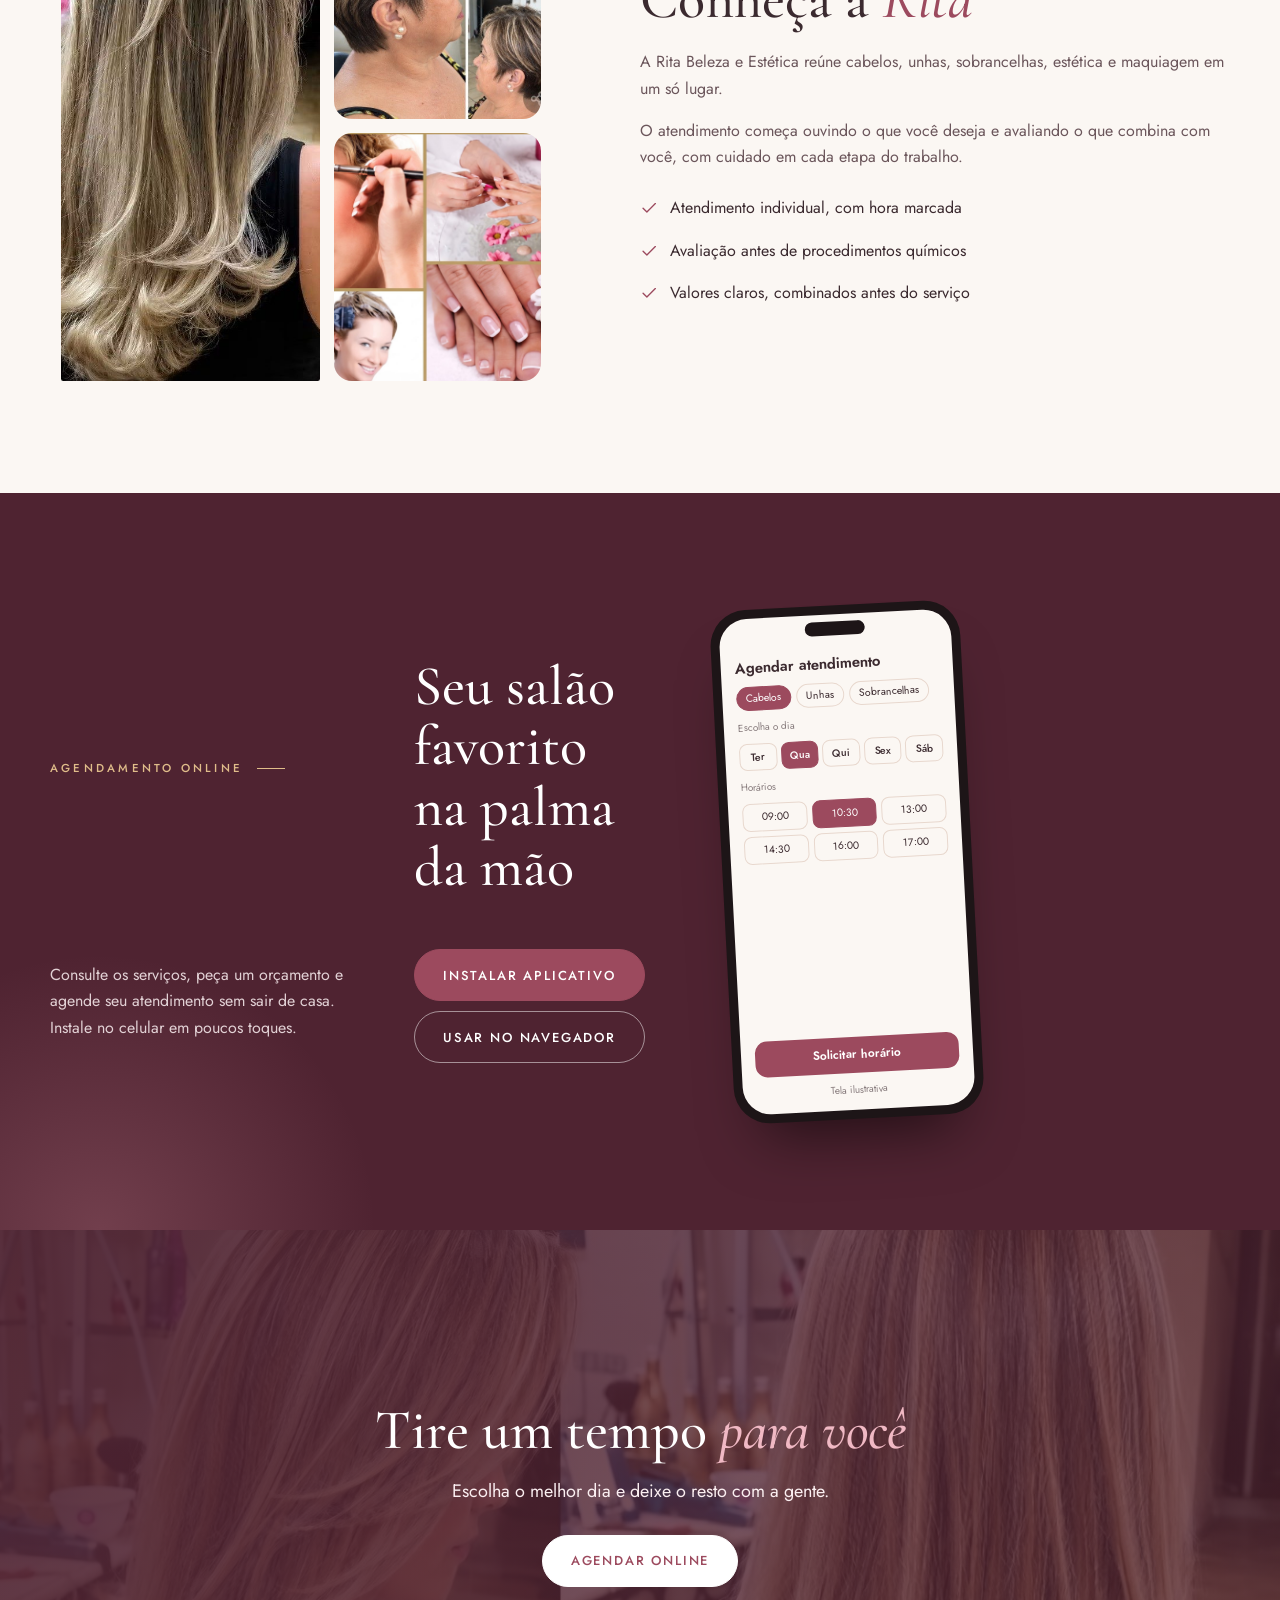
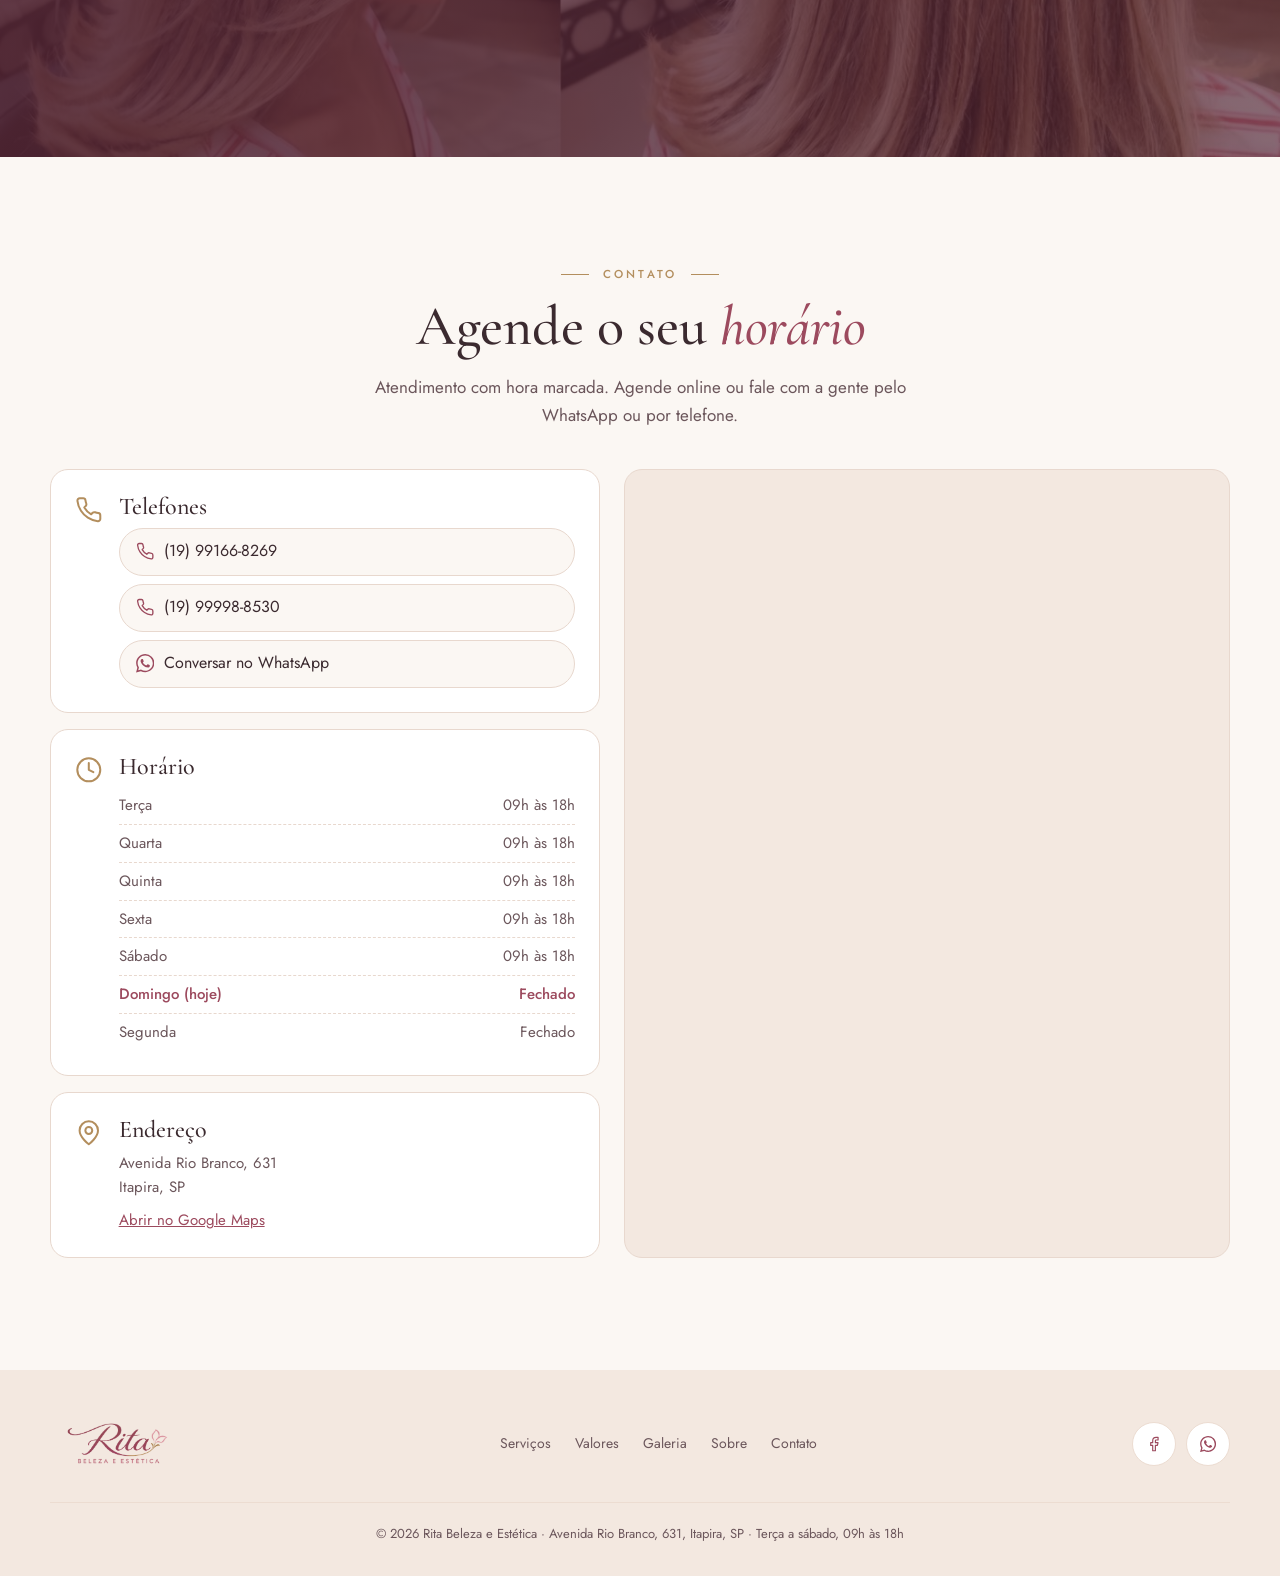
==== commit bc927add: "Modo aplicativo, notificações e envio de fotos Co-Authored-By: Claude Opus 5.5 <noreply@anthropic.co" ====
--- a/index.html
+++ b/index.html
@@ -2,10 +2,15 @@
 <html lang="pt-BR">
 <head>
 <meta charset="utf-8">
+<script>
+// Dentro do aplicativo instalado não existe o site: vai para o agendamento
+if (navigator.standalone === true || ['standalone', 'fullscreen', 'minimal-ui'].some(function (m) { return matchMedia('(display-mode: ' + m + ')').matches; })) location.replace('/agendar?app=1');
+</script>
 <meta name="viewport" content="width=device-width,initial-scale=1,viewport-fit=cover">
 <title>Rita Beleza e Estética | Salão em Itapira, SP</title>
 <meta name="description" content="Rita Beleza e Estética em Itapira, SP: cabelos, unhas, sobrancelhas, estética e maquiagem. Veja os valores, trabalhos reais e agende online ou pelo WhatsApp. Terça a sábado, 09h às 18h.">
 <meta name="theme-color" content="#fbf7f3">
+<meta name="google-site-verification" content="Yp8WYksddtGAgx3j0_swyG4iWnf61Z6UEUlEPl8SsQY">
 <meta name="format-detection" content="telephone=no">
 <meta property="og:type" content="website">
 <meta property="og:locale" content="pt_BR">
@@ -20,10 +25,11 @@
 <link rel="preload" as="image" href="img/cabelo-02.jpg" fetchpriority="high">
 <link rel="preconnect" href="https://fonts.googleapis.com"><link rel="preconnect" href="https://fonts.gstatic.com" crossorigin>
 <link href="https://fonts.googleapis.com/css2?family=Cormorant+Garamond:ital,wght@0,500;0,600;1,500&family=Jost:wght@400;500;600&display=swap" rel="stylesheet">
-<link rel="stylesheet" href="assets/styles.css">
+<link rel="stylesheet" href="assets/styles.css?v=5">
 <script type="application/ld+json">{"@context":"https://schema.org","@type":"BeautySalon","name":"Rita Beleza e Estética","image":"/img/cabelo-02.jpg","telephone":["+5519991668269","+5519999988530"],"priceRange":"R$ 20 - R$ 200","sameAs":["https://www.facebook.com/p/Rita-Beleza-Est%C3%A9tica-100029109558790/"],"address":{"@type":"PostalAddress","streetAddress":"Avenida Rio Branco, 631","addressLocality":"Itapira","addressRegion":"SP","addressCountry":"BR"},"openingHoursSpecification":[{"@type":"OpeningHoursSpecification","dayOfWeek":["Tuesday","Wednesday","Thursday","Friday","Saturday"],"opens":"09:00","closes":"18:00"}]}</script>
-<script defer src="assets/app.js"></script>
-<script defer src="/assets/topo.js"></script>
+<script defer src="assets/app.js?v=5"></script>
+<script defer src="/assets/topo.js?v=5"></script>
+<script defer src="/assets/push.js?v=5"></script>
 </head>
 <body>
 <a class="skip" href="#conteudo">Pular para o conteúdo</a>
@@ -69,10 +75,12 @@
      <h1>Sua beleza, cuidada com <em>delicadeza</em></h1>
      <p class="sub">Cabelo, unhas, sobrancelhas, estética e maquiagem em um só lugar, com atendimento individual e preço claro.</p>
      <div class="cta">
-      <a class="btn" href="/agendar">Agendar online</a>
-      <a class="btn wa" data-wa="Olá! Vim pelo site e gostaria de agendar um horário." data-i="wa"> WhatsApp</a>
+      <button class="btn so-celular" type="button" data-instalar data-i="baixar"> Instalar o aplicativo</button>
+      <a class="btn principal" href="/agendar">Agendar online</a>
       <a class="btn ghost" href="#precos">Ver valores</a>
      </div>
+     <p class="instalar-ajuda" id="instalarAjuda" role="status" hidden></p>
+     <p class="hero-wa"><a data-wa="Olá! Vim pelo site e gostaria de agendar um horário." data-i="wa"> Prefere o WhatsApp? Fale com a Rita</a></p>
      <div class="facts">
       <div><b>4</b><span>Áreas de cuidado</span></div>
       <div><b>Ter–Sáb</b><span>09h às 18h</span></div>
@@ -160,7 +168,7 @@
   <div class="reveal"><div class="eyebrow">Agendamento online</div><h2>Seu salão favorito na palma da mão</h2>
    <p>Consulte os serviços, peça um orçamento e agende seu atendimento sem sair de casa. Instale no celular em poucos toques.</p>
    <div class="store"><button class="btn" type="button" data-instalar>Instalar aplicativo</button><a class="btn ghost" href="/agendar">Usar no navegador</a></div>
-   <p id="instalarAjuda" role="status" hidden></p>
+   <p class="instalar-ajuda" role="status" hidden></p>
   </div>
   <div class="reveal">
    <div class="phone" role="img" aria-label="Tela ilustrativa do agendamento"><div class="scr">
@@ -201,7 +209,8 @@
  </div>
 </footer>
 
-<div class="dock"><a class="w" data-wa="Olá! Vim pelo site e gostaria de agendar um horário." data-i="wa"> Agendar no WhatsApp</a><a class="t" data-tel aria-label="Ligar para a Rita" data-i="phone"></a></div>
+<div class="dock"><a class="w" href="/agendar">Agendar pelo navegador</a><button class="t" type="button" data-instalar aria-label="Instalar o aplicativo" data-i="baixar"></button><a class="t wa" data-wa="Olá! Vim pelo site e gostaria de agendar um horário." aria-label="Agendar pelo WhatsApp" data-i="wa"></a></div>
+<aside class="convite" id="convite" role="dialog" aria-label="Permitir notificações" hidden><b>Receba avisos da Rita</b><p>Saiba na hora quando seu orçamento ou horário for respondido.</p><div><button class="btn sm" type="button" data-sim>Permitir notificações</button><button class="btn ghost sm" type="button" data-nao>Agora não</button></div></aside>
 <button class="to-top" aria-label="Voltar ao topo" data-i="up"></button>
 </body>
 </html>
--- a/assets/styles.css
+++ b/assets/styles.css
@@ -343,3 +343,18 @@
 .chamada .btn{background:#fff;border-color:#fff;color:var(--accent)}.chamada .btn:hover{background:#f3dcc0;border-color:#f3dcc0;color:var(--wine)}
 
 @media(prefers-reduced-motion:reduce){.faixa div{animation:none}}
+
+/* ---------- celular: aplicativo em primeiro lugar ---------- */
+.dock .w{background:var(--accent)}
+.dock .t{flex:none;padding:0;border-radius:50%;display:grid;place-items:center;height:52px;cursor:pointer}
+.dock .t.wa{background:var(--wa);border-color:var(--wa);color:#fff}
+.hero-wa{margin:18px 0 0;font-size:15px}.hero-wa a{display:inline-flex;align-items:center;gap:8px;color:var(--wa-dark);text-underline-offset:4px;min-height:44px}
+.instalar-ajuda{margin:16px auto 0;max-width:460px;padding:14px 16px;border-radius:14px;background:var(--surface);border:1px solid var(--line);color:var(--ink);font-size:15px}
+.app .instalar-ajuda{opacity:1}
+@media(min-width:960px){.so-celular{display:none}}
+@media(max-width:959px){.hero .principal{background:transparent;color:var(--accent)}}
+.convite{position:fixed;z-index:70;left:14px;right:14px;bottom:calc(88px + env(safe-area-inset-bottom));max-width:420px;margin:0 auto;padding:20px;background:var(--surface);border:1px solid var(--line);border-radius:22px;box-shadow:var(--shadow)}
+.convite[hidden]{display:none}
+.convite b{font:600 24px/1.1 var(--display)}.convite p{margin:6px 0 16px;color:var(--ink-soft);font-size:15px}
+.convite div{display:flex;gap:8px;flex-wrap:wrap}.convite .btn{flex:1 1 auto;padding:0 14px;letter-spacing:.06em}
+@media(min-width:960px){.convite{left:auto;right:28px;bottom:28px;margin:0}}
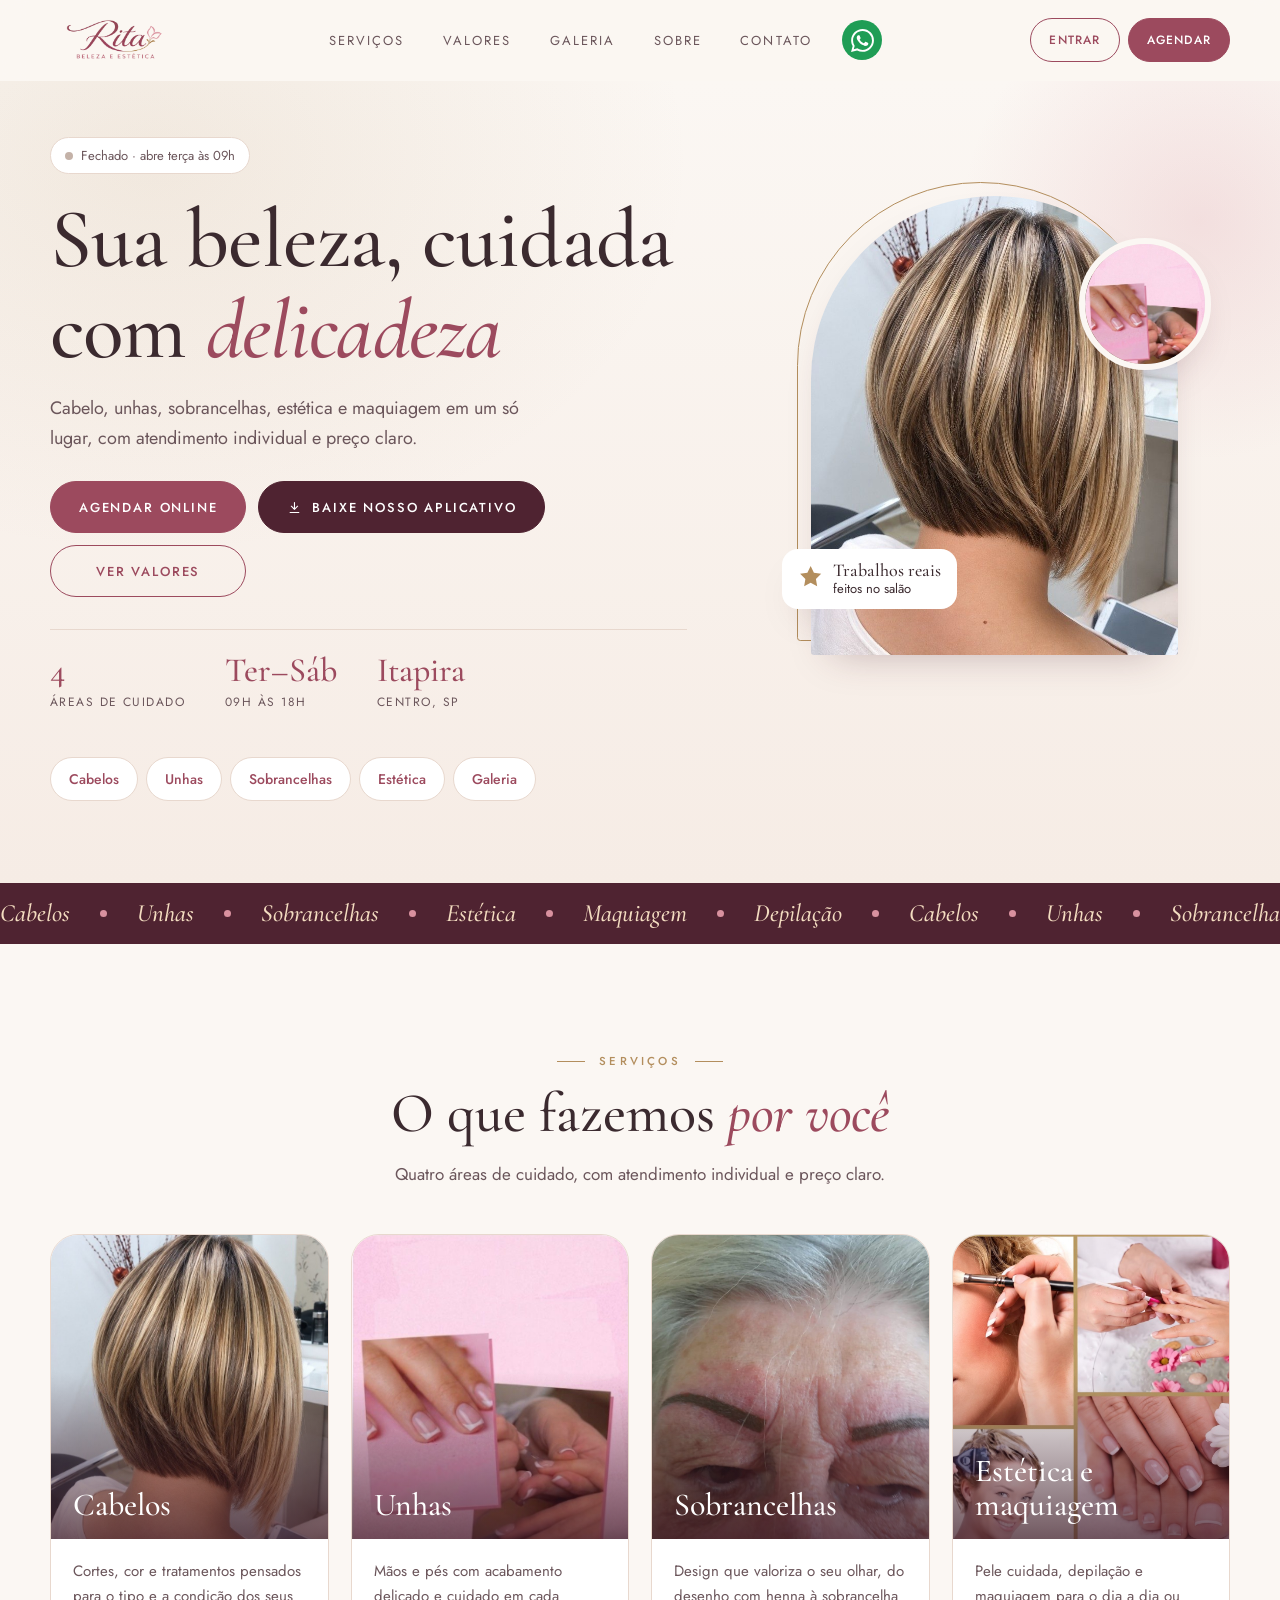
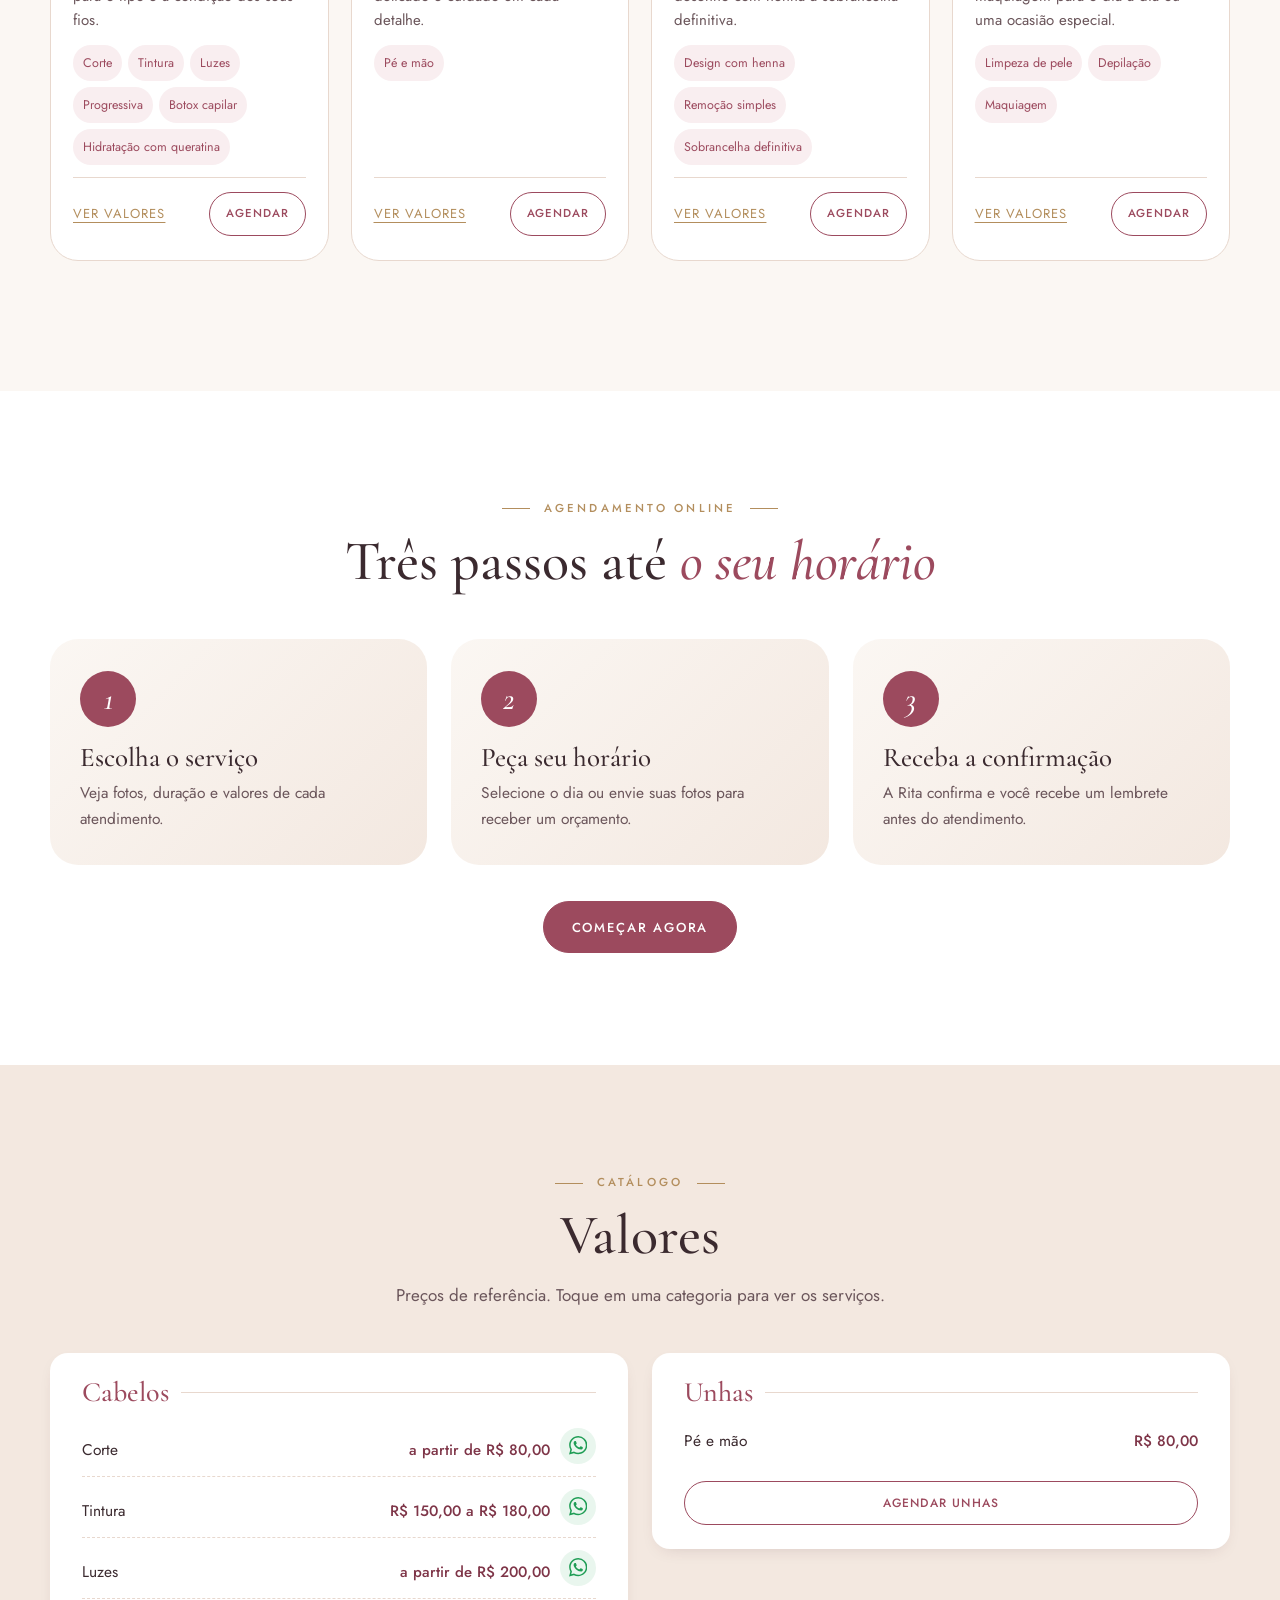
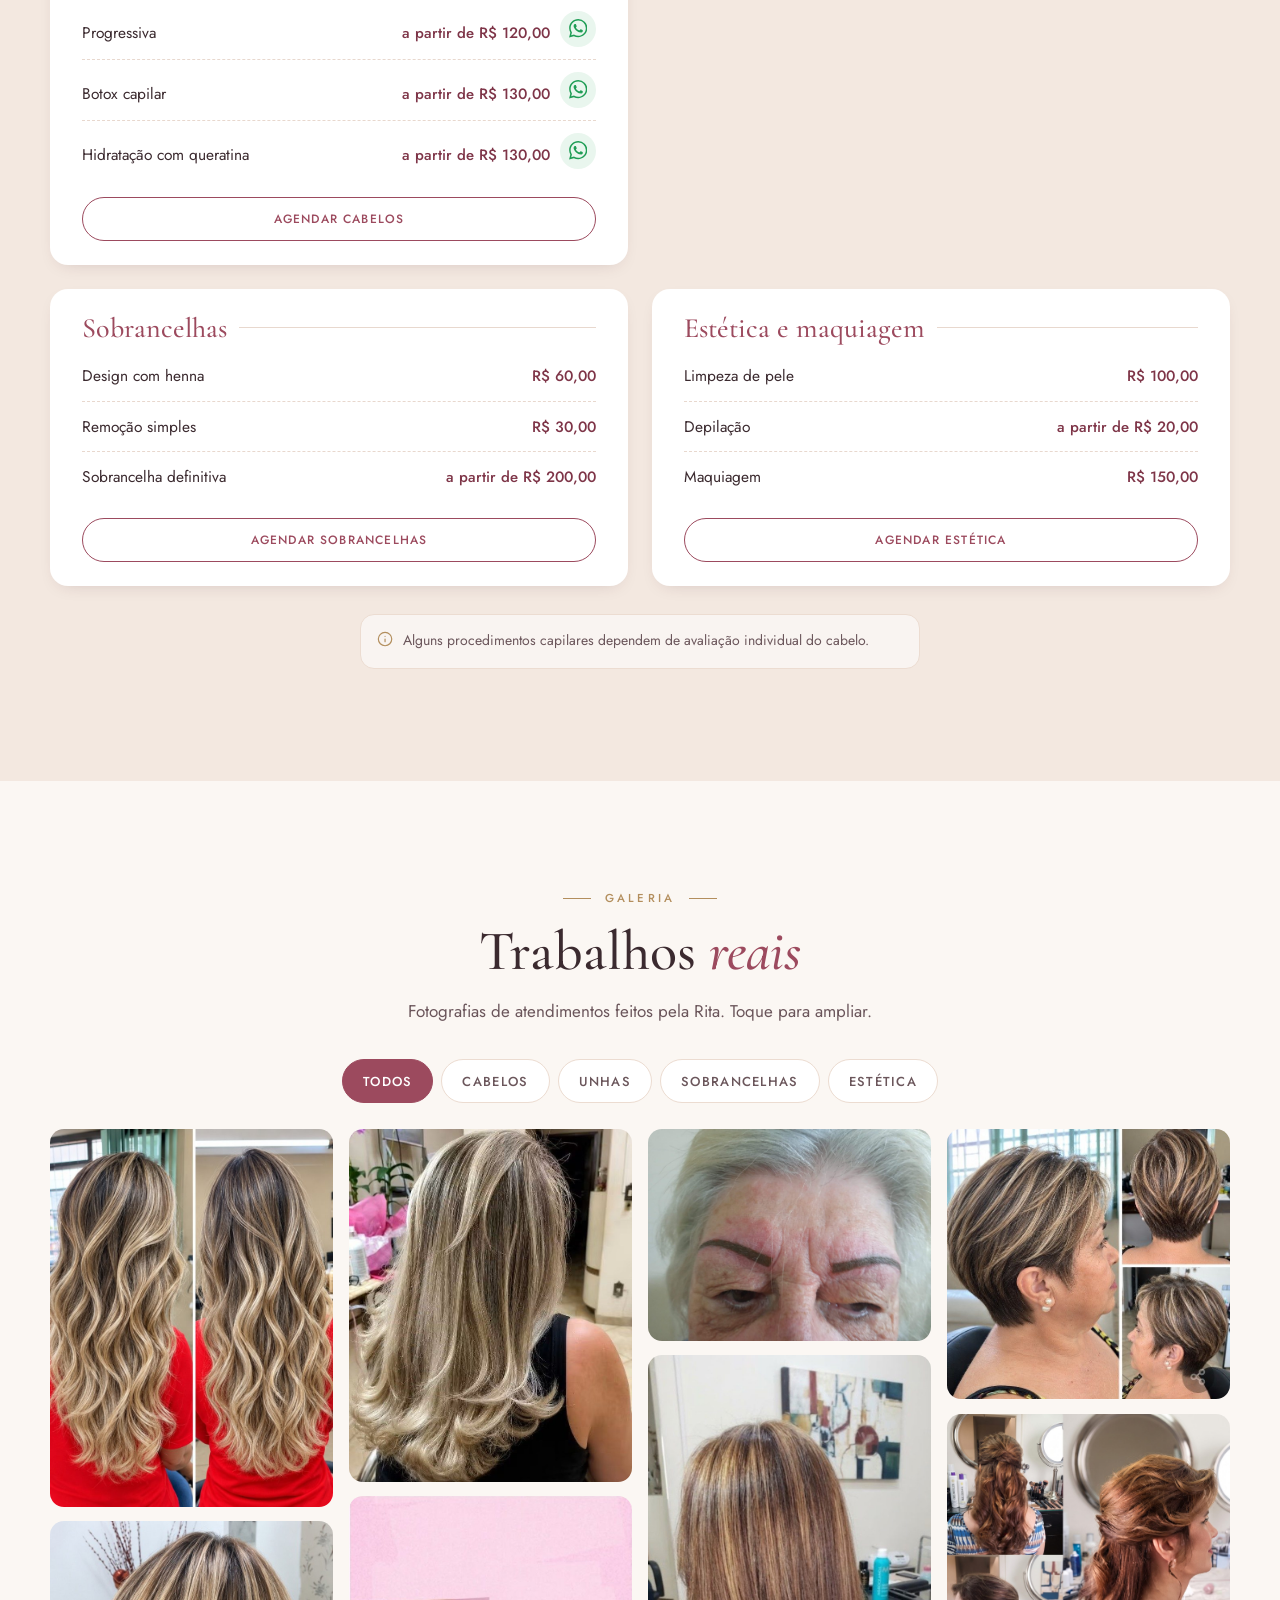
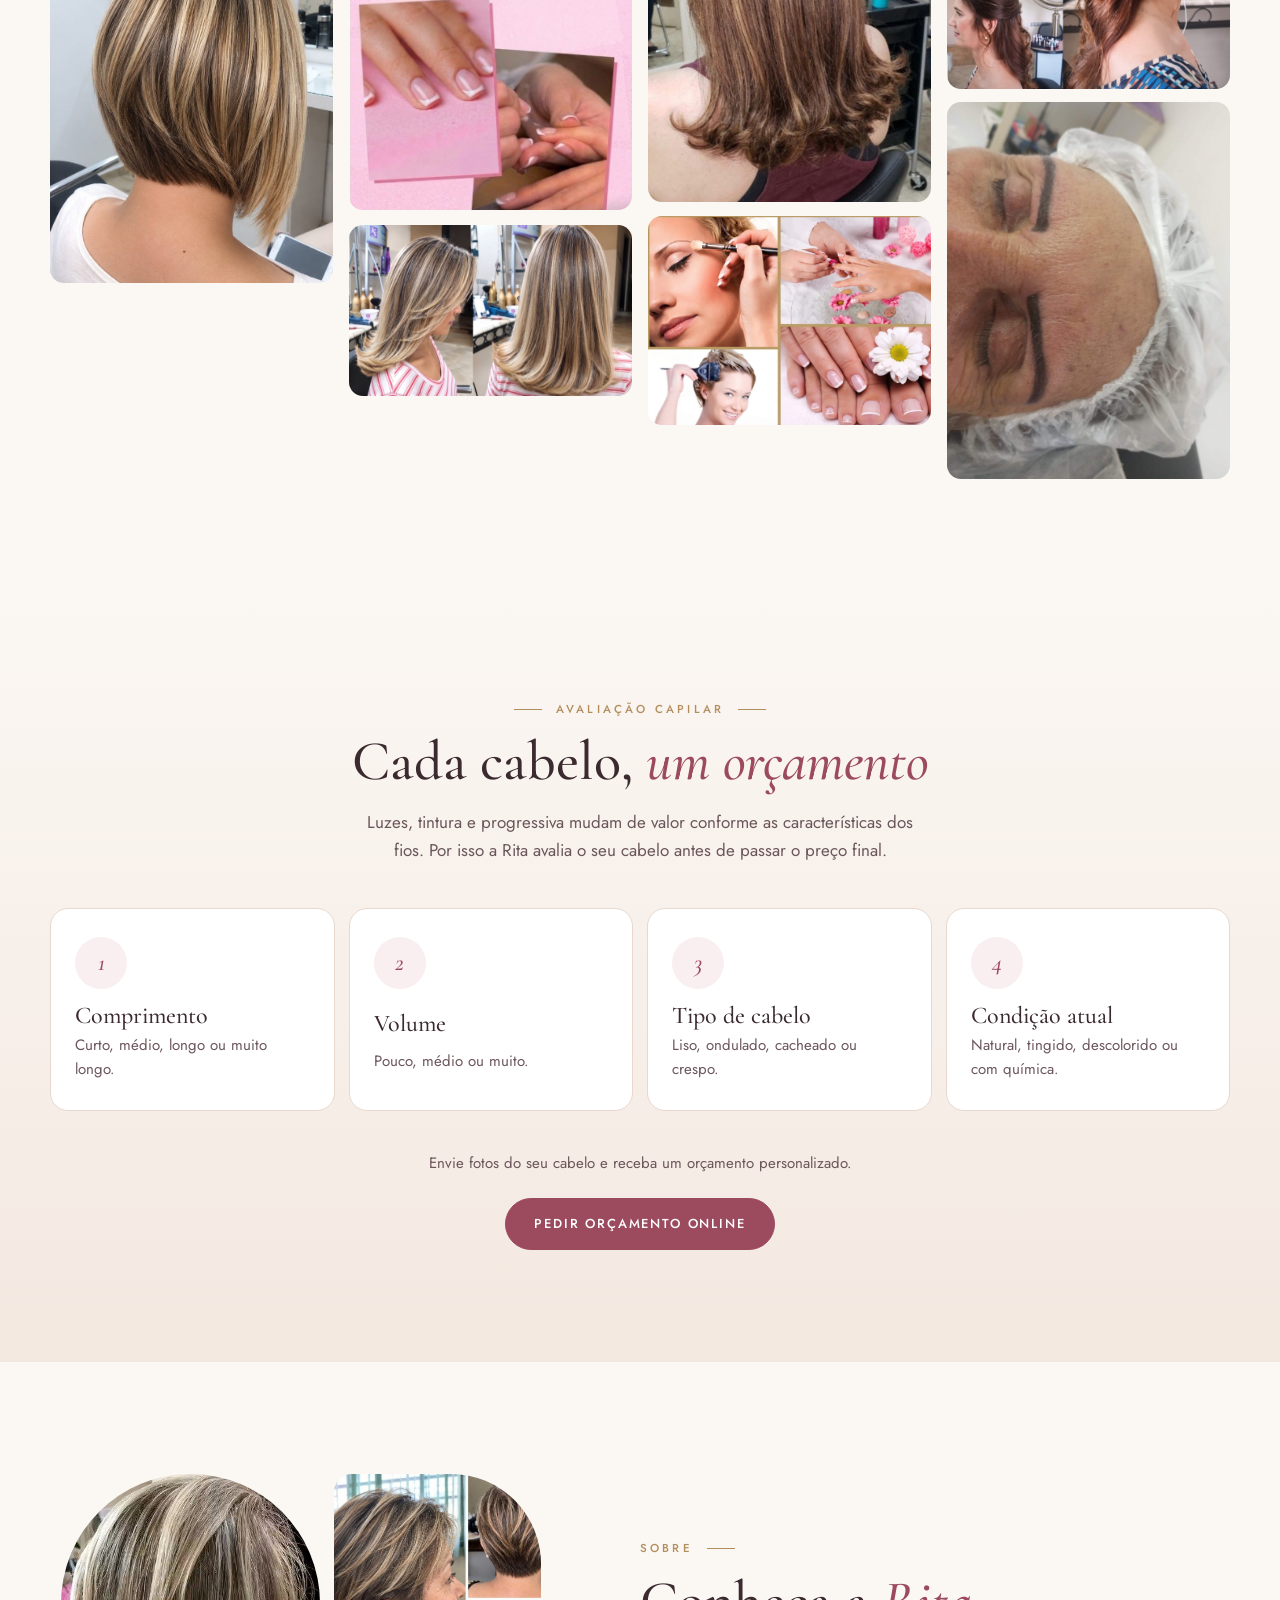
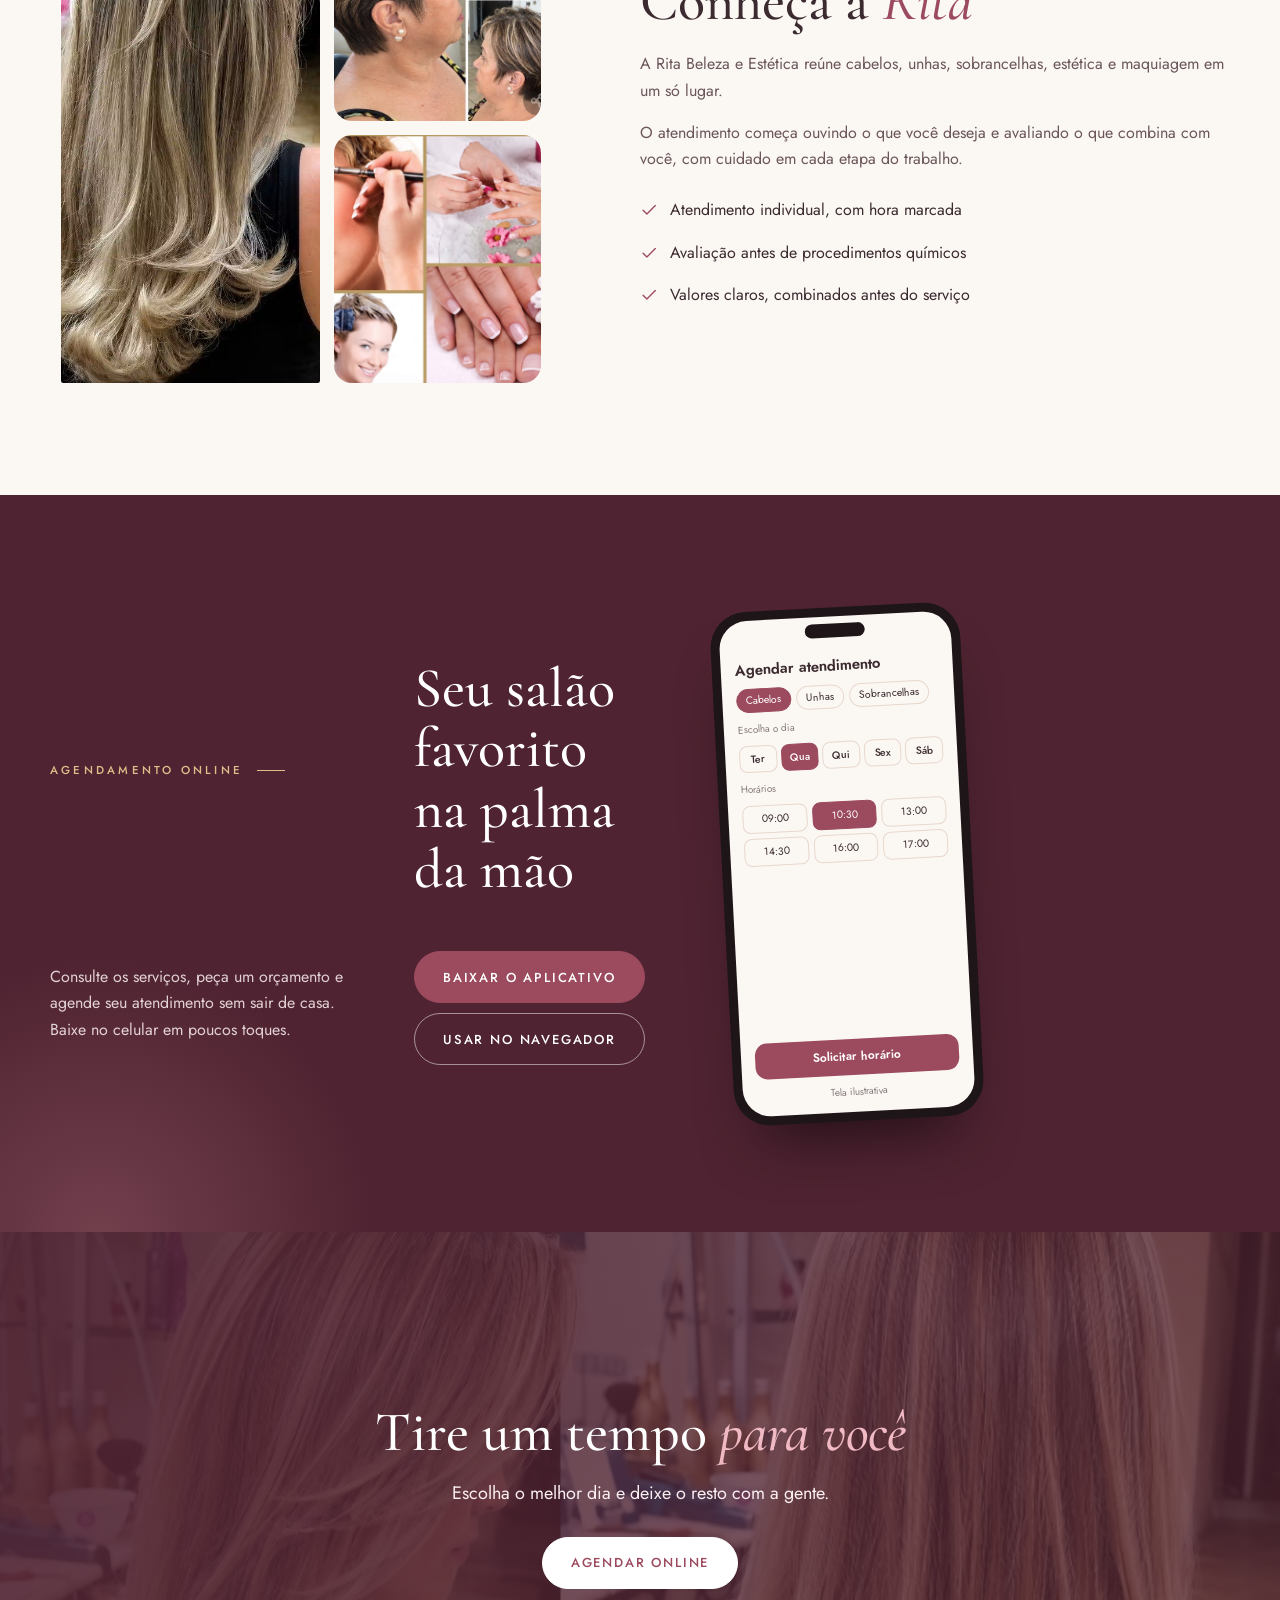
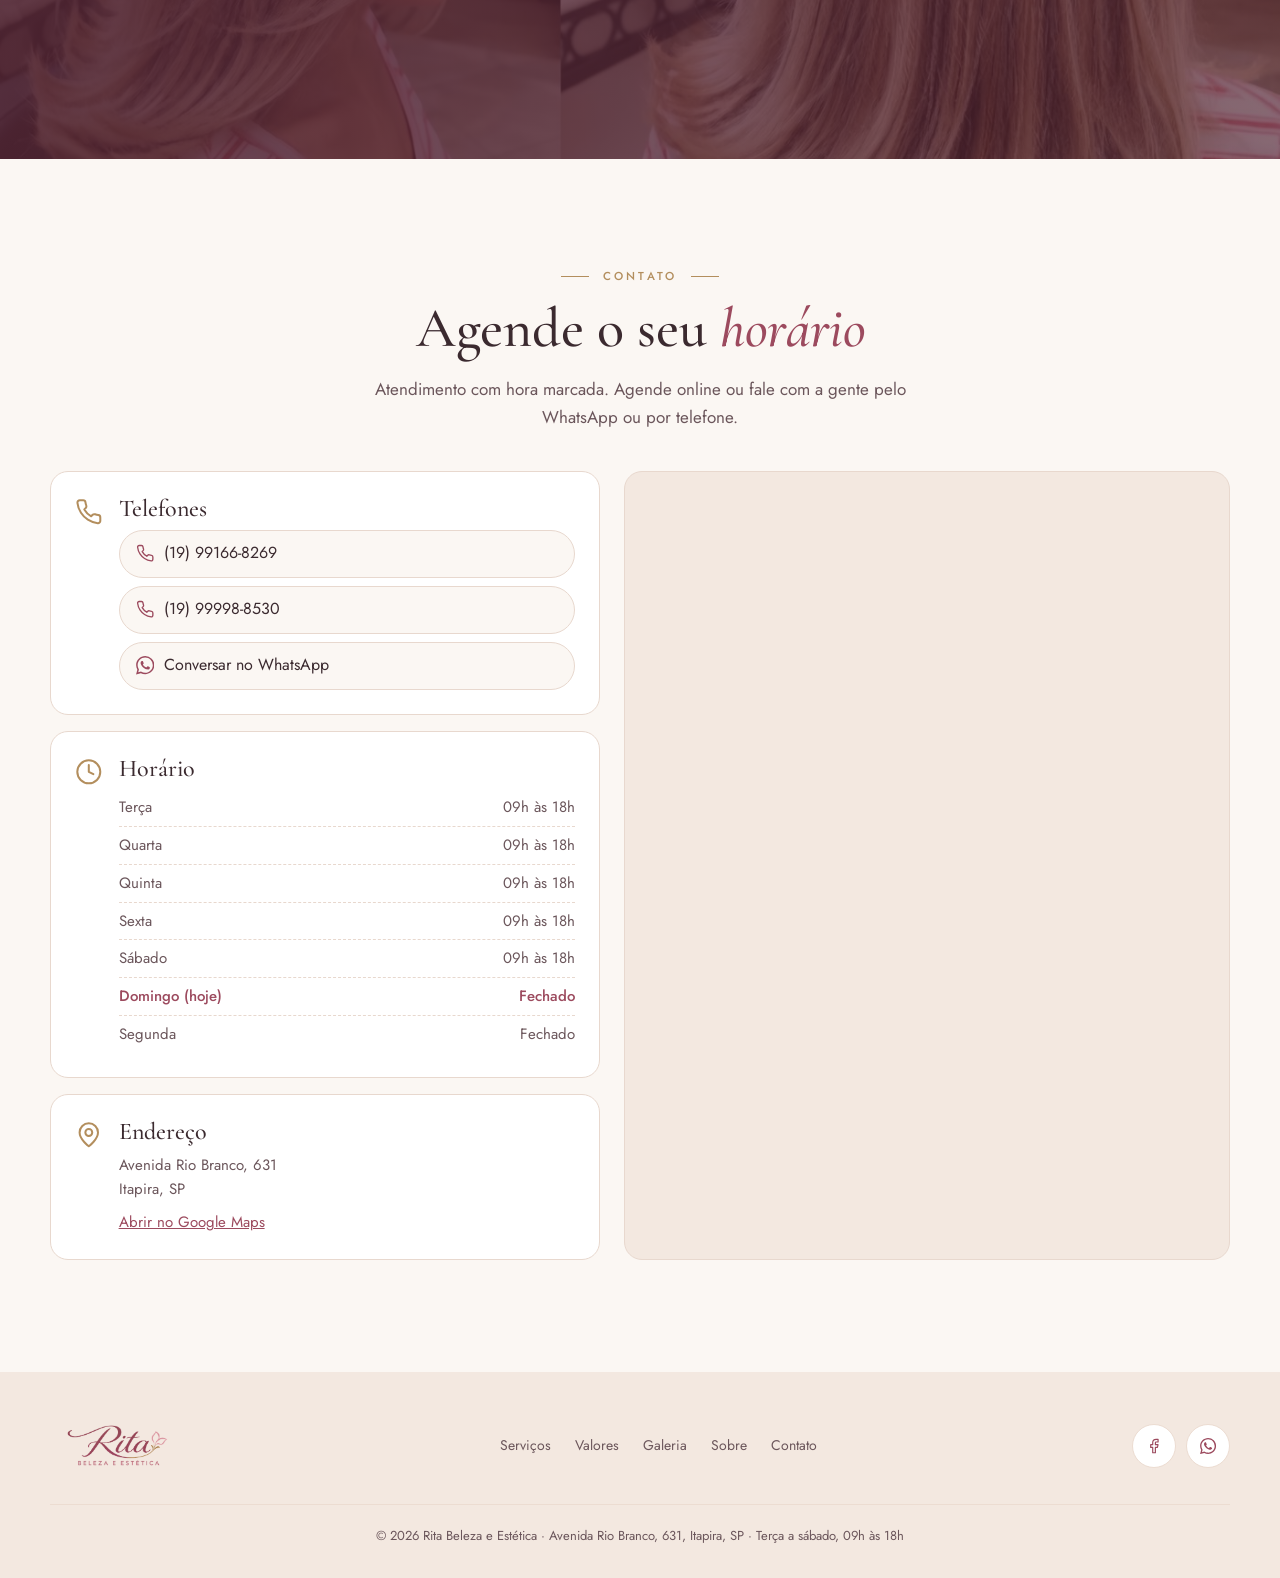
==== commit 63dc4792: "WhatsApp no topo e baixar aplicativo na capa Co-Authored-By: Claude Opus 5.5 <noreply@anthropic.com>" ====
--- a/index.html
+++ b/index.html
@@ -25,11 +25,11 @@
 <link rel="preload" as="image" href="img/cabelo-02.jpg" fetchpriority="high">
 <link rel="preconnect" href="https://fonts.googleapis.com"><link rel="preconnect" href="https://fonts.gstatic.com" crossorigin>
 <link href="https://fonts.googleapis.com/css2?family=Cormorant+Garamond:ital,wght@0,500;0,600;1,500&family=Jost:wght@400;500;600&display=swap" rel="stylesheet">
-<link rel="stylesheet" href="assets/styles.css?v=5">
+<link rel="stylesheet" href="assets/styles.css?v=7">
 <script type="application/ld+json">{"@context":"https://schema.org","@type":"BeautySalon","name":"Rita Beleza e Estética","image":"/img/cabelo-02.jpg","telephone":["+5519991668269","+5519999988530"],"priceRange":"R$ 20 - R$ 200","sameAs":["https://www.facebook.com/p/Rita-Beleza-Est%C3%A9tica-100029109558790/"],"address":{"@type":"PostalAddress","streetAddress":"Avenida Rio Branco, 631","addressLocality":"Itapira","addressRegion":"SP","addressCountry":"BR"},"openingHoursSpecification":[{"@type":"OpeningHoursSpecification","dayOfWeek":["Tuesday","Wednesday","Thursday","Friday","Saturday"],"opens":"09:00","closes":"18:00"}]}</script>
-<script defer src="assets/app.js?v=5"></script>
-<script defer src="/assets/topo.js?v=5"></script>
-<script defer src="/assets/push.js?v=5"></script>
+<script defer src="assets/app.js?v=7"></script>
+<script defer src="/assets/topo.js?v=7"></script>
+<script defer src="/assets/push.js?v=7"></script>
 </head>
 <body>
 <a class="skip" href="#conteudo">Pular para o conteúdo</a>
@@ -38,9 +38,10 @@
  <div class="wrap bar">
   <a class="logo" href="#inicio" aria-label="Rita Beleza e Estética, início"><img src="logos/logo.png" alt="Rita Beleza e Estética" width="420" height="161"></a>
   <nav class="nav" aria-label="Principal">
-   <a href="#servicos">Serviços</a><a href="#precos">Valores</a><a href="#galeria">Galeria</a><a href="#sobre">Sobre</a><a href="#contato">Contato</a>
+   <a href="#servicos">Serviços</a><a href="#precos">Valores</a><a href="#galeria">Galeria</a><a href="#sobre">Sobre</a><a href="#contato">Contato</a><a class="topo-wa" data-wa="Olá! Vim pelo site e gostaria de mais informações." aria-label="Conversar no WhatsApp" title="WhatsApp" data-i="wa"></a>
   </nav>
   <div class="bar-actions">
+   <a class="topo-wa so-celular" data-wa="Olá! Vim pelo site e gostaria de mais informações." aria-label="Conversar no WhatsApp" title="WhatsApp" data-i="wa"></a>
    <a class="btn ghost sm sempre" data-conta href="/agendar?entrar=1">Entrar</a>
    <a class="btn sm" href="/agendar">Agendar</a>
    <button class="menu-btn" id="menuBtn" aria-label="Abrir menu" aria-expanded="false" aria-controls="drawer"></button>
@@ -75,12 +76,11 @@
      <h1>Sua beleza, cuidada com <em>delicadeza</em></h1>
      <p class="sub">Cabelo, unhas, sobrancelhas, estética e maquiagem em um só lugar, com atendimento individual e preço claro.</p>
      <div class="cta">
-      <button class="btn so-celular" type="button" data-instalar data-i="baixar"> Instalar o aplicativo</button>
-      <a class="btn principal" href="/agendar">Agendar online</a>
-      <a class="btn ghost" href="#precos">Ver valores</a>
+      <a class="btn" href="/agendar">Agendar online</a>
+      <button class="btn baixar" type="button" data-instalar data-i="baixar"> Baixe nosso aplicativo</button>
+      <a class="btn ghost valores" href="#precos">Ver valores</a>
      </div>
      <p class="instalar-ajuda" id="instalarAjuda" role="status" hidden></p>
-     <p class="hero-wa"><a data-wa="Olá! Vim pelo site e gostaria de agendar um horário." data-i="wa"> Prefere o WhatsApp? Fale com a Rita</a></p>
      <div class="facts">
       <div><b>4</b><span>Áreas de cuidado</span></div>
       <div><b>Ter–Sáb</b><span>09h às 18h</span></div>
@@ -166,8 +166,8 @@
  <!-- APP -->
  <section class="app"><div class="wrap in">
   <div class="reveal"><div class="eyebrow">Agendamento online</div><h2>Seu salão favorito na palma da mão</h2>
-   <p>Consulte os serviços, peça um orçamento e agende seu atendimento sem sair de casa. Instale no celular em poucos toques.</p>
-   <div class="store"><button class="btn" type="button" data-instalar>Instalar aplicativo</button><a class="btn ghost" href="/agendar">Usar no navegador</a></div>
+   <p>Consulte os serviços, peça um orçamento e agende seu atendimento sem sair de casa. Baixe no celular em poucos toques.</p>
+   <div class="store"><button class="btn" type="button" data-instalar>Baixar o aplicativo</button><a class="btn ghost" href="/agendar">Usar no navegador</a></div>
    <p class="instalar-ajuda" role="status" hidden></p>
   </div>
   <div class="reveal">
@@ -209,7 +209,7 @@
  </div>
 </footer>
 
-<div class="dock"><a class="w" href="/agendar">Agendar pelo navegador</a><button class="t" type="button" data-instalar aria-label="Instalar o aplicativo" data-i="baixar"></button><a class="t wa" data-wa="Olá! Vim pelo site e gostaria de agendar um horário." aria-label="Agendar pelo WhatsApp" data-i="wa"></a></div>
+<div class="dock"><a class="w" href="/agendar">Agendar pelo navegador</a><button class="t" type="button" data-instalar aria-label="Baixar o aplicativo" data-i="baixar"></button></div>
 <aside class="convite" id="convite" role="dialog" aria-label="Permitir notificações" hidden><b>Receba avisos da Rita</b><p>Saiba na hora quando seu orçamento ou horário for respondido.</p><div><button class="btn sm" type="button" data-sim>Permitir notificações</button><button class="btn ghost sm" type="button" data-nao>Agora não</button></div></aside>
 <button class="to-top" aria-label="Voltar ao topo" data-i="up"></button>
 </body>
--- a/assets/styles.css
+++ b/assets/styles.css
@@ -347,14 +347,19 @@
 /* ---------- celular: aplicativo em primeiro lugar ---------- */
 .dock .w{background:var(--accent)}
 .dock .t{flex:none;padding:0;border-radius:50%;display:grid;place-items:center;height:52px;cursor:pointer}
-.dock .t.wa{background:var(--wa);border-color:var(--wa);color:#fff}
-.hero-wa{margin:18px 0 0;font-size:15px}.hero-wa a{display:inline-flex;align-items:center;gap:8px;color:var(--wa-dark);text-underline-offset:4px;min-height:44px}
 .instalar-ajuda{margin:16px auto 0;max-width:460px;padding:14px 16px;border-radius:14px;background:var(--surface);border:1px solid var(--line);color:var(--ink);font-size:15px}
 .app .instalar-ajuda{opacity:1}
-@media(min-width:960px){.so-celular{display:none}}
-@media(max-width:959px){.hero .principal{background:transparent;color:var(--accent)}}
 .convite{position:fixed;z-index:70;left:14px;right:14px;bottom:calc(88px + env(safe-area-inset-bottom));max-width:420px;margin:0 auto;padding:20px;background:var(--surface);border:1px solid var(--line);border-radius:22px;box-shadow:var(--shadow)}
 .convite[hidden]{display:none}
 .convite b{font:600 24px/1.1 var(--display)}.convite p{margin:6px 0 16px;color:var(--ink-soft);font-size:15px}
 .convite div{display:flex;gap:8px;flex-wrap:wrap}.convite .btn{flex:1 1 auto;padding:0 14px;letter-spacing:.06em}
 @media(min-width:960px){.convite{left:auto;right:28px;bottom:28px;margin:0}}
+
+/* ---------- topo: WhatsApp só como ícone; capa: baixar o aplicativo ---------- */
+.topo-wa{flex:none;width:44px;height:44px;border-radius:50%;display:grid;place-items:center;background:var(--wa);color:#fff;font-size:20px;transition:background .25s,transform .25s var(--ease)}
+.topo-wa:hover{background:var(--wa-dark);transform:translateY(-2px)}
+.btn.baixar{background:var(--wine);border-color:var(--wine)}.btn.baixar:hover{background:#3a1823;border-color:#3a1823}
+@media(min-width:640px){.hero .cta{display:grid;grid-template-columns:auto auto;justify-content:center;gap:12px}.hero .cta .valores{grid-column:1}}
+@media(min-width:960px){.hero .cta{justify-content:start}.topo-wa.so-celular{display:none}}
+.nav{align-items:center}.nav .topo-wa{padding:0;color:#fff;letter-spacing:0;font-size:20px;width:40px;height:40px;margin-left:-8px}.nav .topo-wa:hover,.nav .topo-wa.active{color:#fff}.nav .topo-wa:after{display:none}
+@media(max-width:380px){.bar{gap:8px}.logo img{height:32px}}
